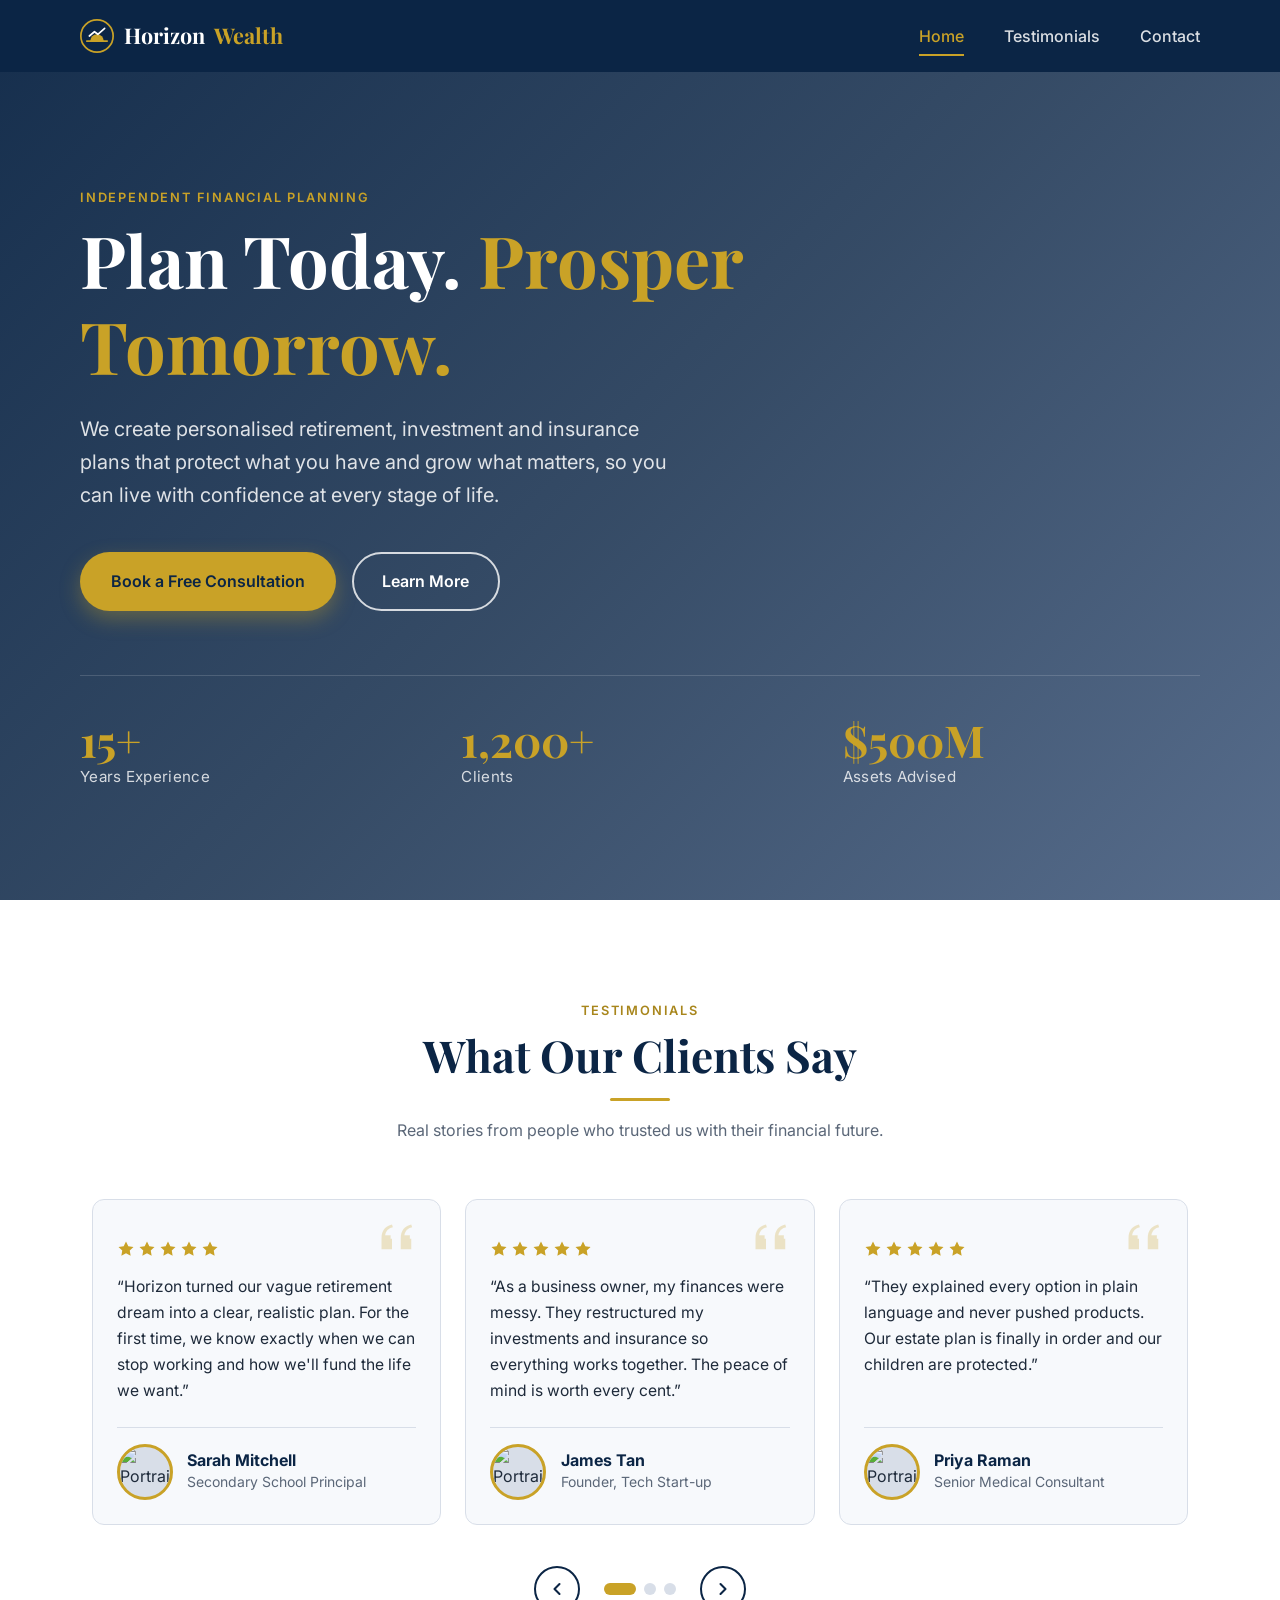
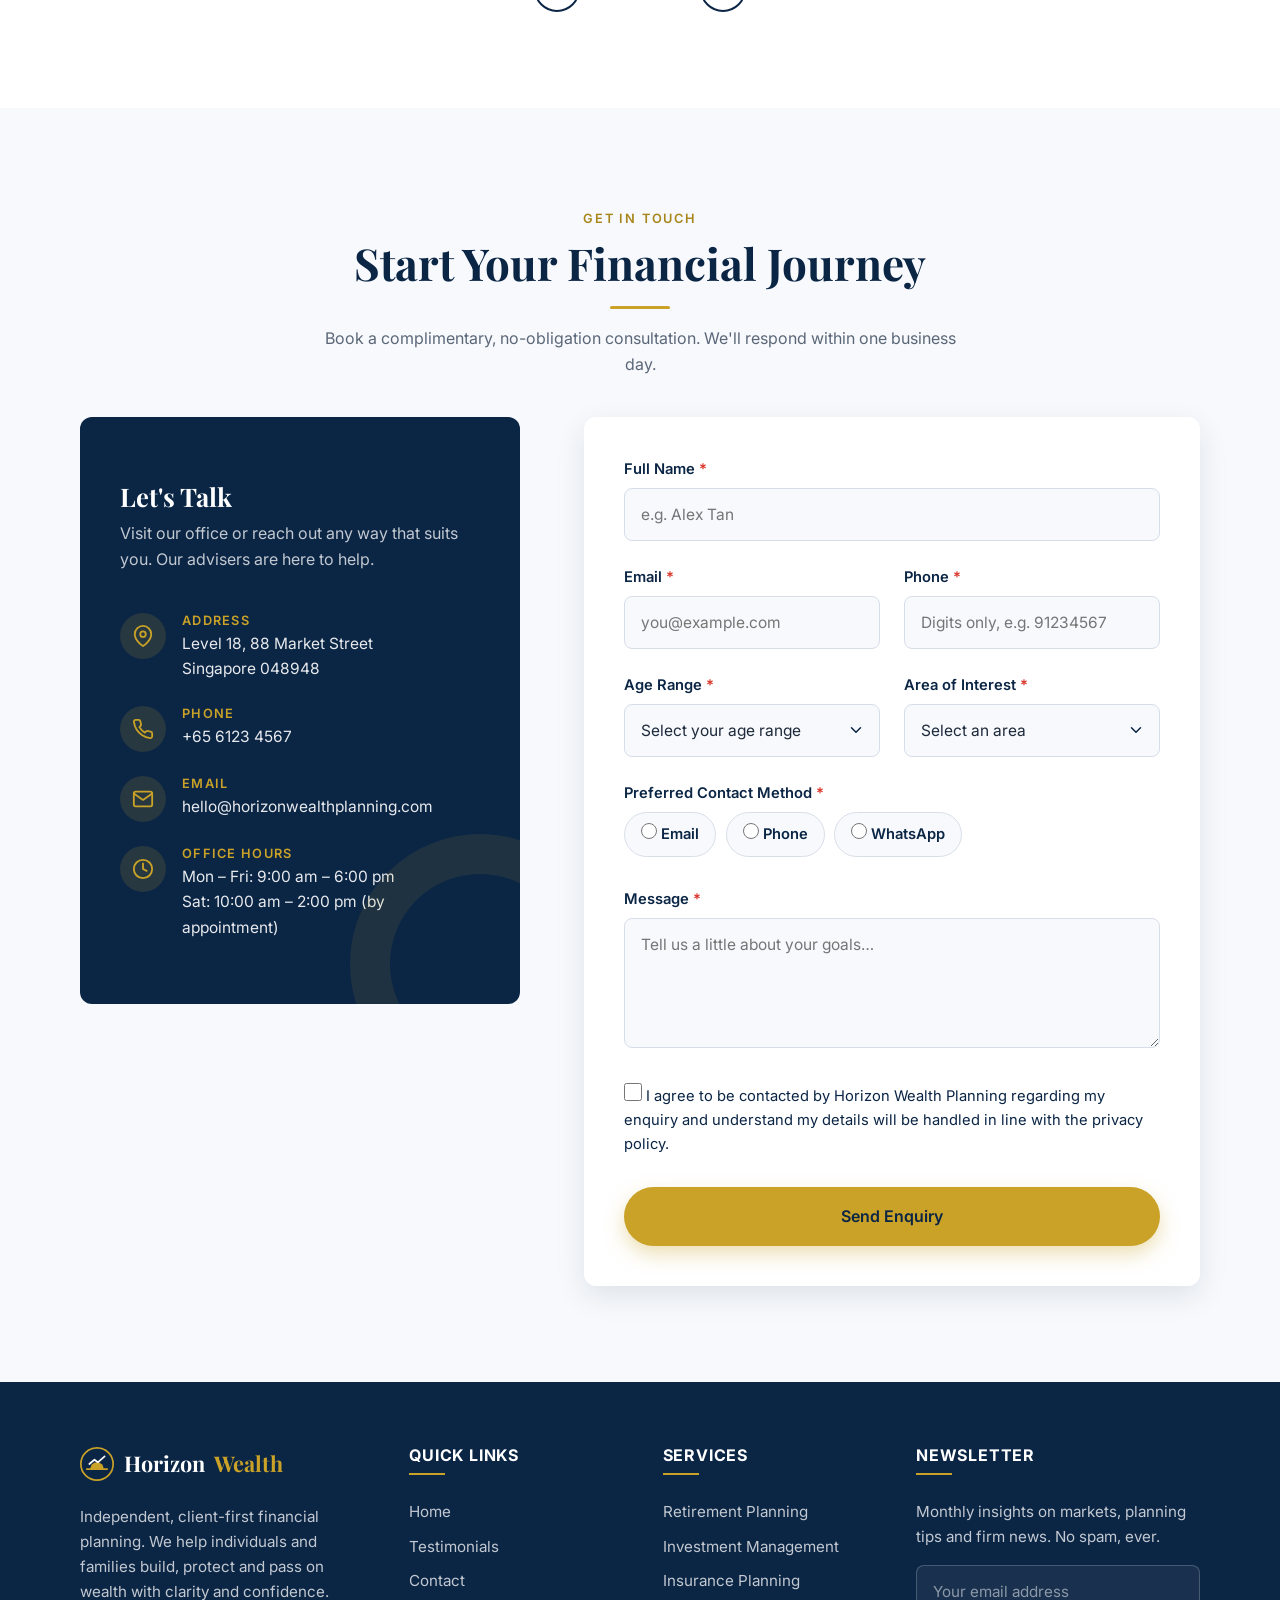
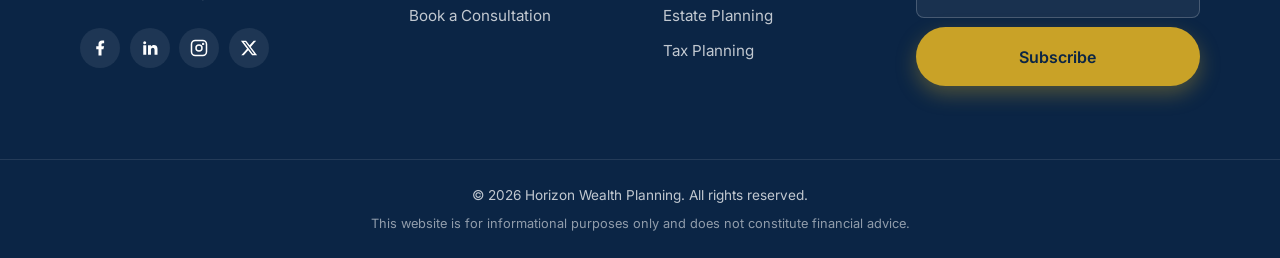
==== index.html @ 200b6961 "Add Horizon Wealth Planning one-page site Single-file responsive site (HTML/CSS/vanilla JS) with her" ====
<!DOCTYPE html>
<html lang="en">
<head>
  <meta charset="UTF-8">
  <meta name="viewport" content="width=device-width, initial-scale=1.0">
  <title>Horizon Wealth Planning | Retirement, Investment &amp; Insurance Planning</title>
  <meta name="description" content="Horizon Wealth Planning offers personalised retirement, investment and insurance planning to help you build lasting financial confidence.">

  <!-- Google Fonts: Playfair Display (headings) + Inter (body) -->
  <link rel="preconnect" href="https://fonts.googleapis.com">
  <link rel="preconnect" href="https://fonts.gstatic.com" crossorigin>
  <link href="https://fonts.googleapis.com/css2?family=Inter:wght@400;500;600;700&family=Playfair+Display:wght@600;700&display=swap" rel="stylesheet">

  <style>
    /* ==========================================================
       1. DESIGN TOKENS (CSS custom properties)
       ========================================================== */
    :root {
      /* Colours */
      --navy: #0B2545;
      --navy-light: #13315C;
      --navy-dark: #071a31;
      --gold: #C9A227;
      --gold-dark: #A8861C;
      --gold-soft: rgba(201, 162, 39, 0.12);
      --bg: #F7F9FC;
      --white: #FFFFFF;
      --text: #1E2A3A;
      --text-muted: #5B6778;
      --border: #D8DEE8;
      --error: #D93025;
      --success: #1E8E3E;

      /* Typography */
      --font-heading: "Playfair Display", Georgia, serif;
      --font-body: "Inter", system-ui, -apple-system, "Segoe UI", sans-serif;

      /* Spacing scale */
      --space-xs: 0.5rem;
      --space-sm: 1rem;
      --space-md: 1.5rem;
      --space-lg: 2.5rem;
      --space-xl: 4rem;
      --space-2xl: 6rem;

      /* Misc */
      --nav-height: 72px;
      --radius: 12px;
      --radius-sm: 8px;
      --shadow-sm: 0 2px 8px rgba(11, 37, 69, 0.06);
      --shadow-md: 0 10px 30px rgba(11, 37, 69, 0.10);
      --shadow-lg: 0 20px 50px rgba(11, 37, 69, 0.16);
      --transition: 0.3s ease;
      --container: 1200px;
    }

    /* ==========================================================
       2. RESET & BASE
       ========================================================== */
    *, *::before, *::after { box-sizing: border-box; margin: 0; padding: 0; }

    html {
      scroll-behavior: smooth;
      scroll-padding-top: var(--nav-height);
    }

    body {
      font-family: var(--font-body);
      font-size: 1rem;
      line-height: 1.65;
      color: var(--text);
      background: var(--bg);
      -webkit-font-smoothing: antialiased;
      overflow-x: hidden;
    }

    h1, h2, h3, h4 {
      font-family: var(--font-heading);
      line-height: 1.2;
      color: var(--navy);
    }

    img { max-width: 100%; display: block; }
    a { color: inherit; text-decoration: none; }
    button, input, select, textarea { font: inherit; color: inherit; }
    ul { list-style: none; }

    :focus-visible {
      outline: 3px solid var(--gold);
      outline-offset: 3px;
    }

    .container {
      width: 100%;
      max-width: var(--container);
      margin-inline: auto;
      padding-inline: var(--space-sm);
    }

    .section { padding-block: var(--space-xl); }

    .section-header {
      text-align: center;
      max-width: 640px;
      margin: 0 auto var(--space-lg);
    }

    .eyebrow {
      display: inline-block;
      font-size: 0.8rem;
      font-weight: 600;
      letter-spacing: 0.14em;
      text-transform: uppercase;
      color: var(--gold-dark);
      margin-bottom: var(--space-xs);
    }

    .section-title {
      font-size: clamp(1.9rem, 5vw, 2.75rem);
      margin-bottom: var(--space-sm);
    }

    .section-title::after {
      content: "";
      display: block;
      width: 60px;
      height: 3px;
      background: var(--gold);
      margin: var(--space-sm) auto 0;
      border-radius: 2px;
    }

    .section-subtitle { color: var(--text-muted); }

    .visually-hidden {
      position: absolute !important;
      width: 1px; height: 1px;
      padding: 0; margin: -1px;
      overflow: hidden;
      clip: rect(0, 0, 0, 0);
      white-space: nowrap;
      border: 0;
    }

    /* ==========================================================
       3. BUTTONS
       ========================================================== */
    .btn {
      display: inline-flex;
      align-items: center;
      justify-content: center;
      gap: 0.5rem;
      padding: 0.9rem 1.8rem;
      border-radius: 50px;
      font-weight: 600;
      font-size: 1rem;
      border: 2px solid transparent;
      cursor: pointer;
      transition: background var(--transition), color var(--transition),
                  transform var(--transition), box-shadow var(--transition),
                  border-color var(--transition);
    }

    .btn:hover { transform: translateY(-2px); }

    .btn-gold {
      background: var(--gold);
      color: var(--navy);
      box-shadow: 0 8px 20px rgba(201, 162, 39, 0.35);
    }
    .btn-gold:hover {
      background: var(--gold-dark);
      color: var(--white);
      box-shadow: 0 12px 26px rgba(201, 162, 39, 0.45);
    }

    .btn-outline {
      background: transparent;
      color: var(--white);
      border-color: rgba(255, 255, 255, 0.8);
    }
    .btn-outline:hover {
      background: var(--white);
      color: var(--navy);
    }

    .btn-navy {
      background: var(--navy);
      color: var(--white);
    }
    .btn-navy:hover {
      background: var(--navy-light);
      box-shadow: var(--shadow-md);
    }

    .btn[disabled] {
      cursor: not-allowed;
      opacity: 0.85;
      transform: none;
    }

    /* ==========================================================
       4. HEADER / STICKY NAVIGATION
       ========================================================== */
    .site-header {
      position: sticky;
      top: 0;
      z-index: 1000;
      height: var(--nav-height);
      background: var(--navy);
      transition: box-shadow var(--transition), background var(--transition);
    }

    .site-header.scrolled {
      background: rgba(11, 37, 69, 0.97);
      box-shadow: 0 4px 20px rgba(0, 0, 0, 0.18);
      backdrop-filter: blur(8px);
    }

    .nav {
      height: 100%;
      display: flex;
      align-items: center;
      justify-content: space-between;
    }

    .logo {
      display: inline-flex;
      align-items: center;
      gap: 0.6rem;
      font-family: var(--font-heading);
      font-size: 1.35rem;
      font-weight: 700;
      color: var(--white);
    }

    .logo-mark {
      width: 34px;
      height: 34px;
      flex-shrink: 0;
    }

    .logo span { color: var(--gold); }

    /* Hamburger toggle (mobile) */
    .nav-toggle {
      display: flex;
      flex-direction: column;
      justify-content: center;
      gap: 5px;
      width: 44px;
      height: 44px;
      padding: 10px;
      background: none;
      border: none;
      cursor: pointer;
    }

    .nav-toggle-bar {
      display: block;
      height: 2px;
      width: 100%;
      background: var(--white);
      border-radius: 2px;
      transition: transform var(--transition), opacity var(--transition);
    }

    .nav-toggle[aria-expanded="true"] .nav-toggle-bar:nth-child(1) { transform: translateY(7px) rotate(45deg); }
    .nav-toggle[aria-expanded="true"] .nav-toggle-bar:nth-child(2) { opacity: 0; }
    .nav-toggle[aria-expanded="true"] .nav-toggle-bar:nth-child(3) { transform: translateY(-7px) rotate(-45deg); }

    /* Mobile menu panel */
    .nav-menu {
      position: absolute;
      top: var(--nav-height);
      left: 0;
      right: 0;
      background: var(--navy);
      border-top: 1px solid rgba(255, 255, 255, 0.08);
      box-shadow: 0 12px 24px rgba(0, 0, 0, 0.2);
      max-height: 0;
      overflow: hidden;
      visibility: hidden;
      transition: max-height 0.35s ease, visibility 0.35s;
    }

    .nav-menu.open {
      max-height: 320px;
      visibility: visible;
    }

    .nav-menu ul {
      display: flex;
      flex-direction: column;
      padding: var(--space-xs) var(--space-sm) var(--space-sm);
    }

    .nav-link {
      display: block;
      padding: 0.85rem 0.25rem;
      color: rgba(255, 255, 255, 0.85);
      font-weight: 500;
      border-bottom: 1px solid rgba(255, 255, 255, 0.06);
      position: relative;
      transition: color var(--transition);
    }

    .nav-link:hover,
    .nav-link.active { color: var(--gold); }

    /* ==========================================================
       5. HERO SECTION
       ========================================================== */
    .hero {
      position: relative;
      min-height: calc(100vh - var(--nav-height));
      min-height: calc(100svh - var(--nav-height));
      display: flex;
      align-items: center;
      padding-block: var(--space-xl);
      color: var(--white);
      background:
        linear-gradient(135deg, rgba(11, 37, 69, 0.95) 0%, rgba(11, 37, 69, 0.82) 50%, rgba(19, 49, 92, 0.70) 100%),
        url("https://images.unsplash.com/photo-1554224155-6726b3ff858f?auto=format&fit=crop&w=1920&q=80") center / cover no-repeat;
    }

    .hero-content {
      max-width: 780px;
    }

    .hero .eyebrow { color: var(--gold); }

    .hero-title {
      color: var(--white);
      font-size: clamp(2.5rem, 8vw, 4.5rem);
      margin-bottom: var(--space-md);
    }

    .hero-title em {
      font-style: normal;
      color: var(--gold);
    }

    .hero-subtitle {
      font-size: clamp(1.05rem, 2.5vw, 1.25rem);
      color: rgba(255, 255, 255, 0.85);
      max-width: 600px;
      margin-bottom: var(--space-lg);
    }

    .hero-actions {
      display: flex;
      flex-direction: column;
      gap: var(--space-sm);
      margin-bottom: var(--space-xl);
    }

    .stats {
      display: grid;
      grid-template-columns: 1fr;
      gap: var(--space-sm);
      padding-top: var(--space-lg);
      border-top: 1px solid rgba(255, 255, 255, 0.15);
    }

    .stat-number {
      font-family: var(--font-heading);
      font-size: clamp(2rem, 6vw, 2.75rem);
      font-weight: 700;
      color: var(--gold);
      line-height: 1.1;
    }

    .stat-label {
      font-size: 0.95rem;
      color: rgba(255, 255, 255, 0.8);
      letter-spacing: 0.02em;
    }

    /* ==========================================================
       6. TESTIMONIAL CAROUSEL
       ========================================================== */
    .testimonials { background: var(--white); }

    .carousel {
      position: relative;
      --visible: 1; /* updated by media queries; read by JS */
    }

    .carousel-viewport {
      overflow: hidden;
      padding-block: var(--space-sm) var(--space-md);
      touch-action: pan-y;
    }

    .carousel-track {
      display: flex;
      transition: transform 0.6s cubic-bezier(0.22, 0.61, 0.36, 1);
      will-change: transform;
    }

    .carousel-slide {
      flex: 0 0 calc(100% / var(--visible));
      padding-inline: 0.75rem;
    }

    .testimonial-card {
      height: 100%;
      display: flex;
      flex-direction: column;
      background: var(--bg);
      border: 1px solid var(--border);
      border-radius: var(--radius);
      padding: var(--space-lg) var(--space-md) var(--space-md);
      position: relative;
      transition: transform var(--transition), box-shadow var(--transition), border-color var(--transition);
    }

    .testimonial-card:hover {
      transform: translateY(-6px);
      box-shadow: var(--shadow-md);
      border-color: var(--gold);
    }

    .quote-icon {
      position: absolute;
      top: 1rem;
      right: 1.25rem;
      width: 42px;
      height: 42px;
      color: var(--gold);
      opacity: 0.25;
    }

    .stars {
      display: flex;
      gap: 3px;
      margin-bottom: var(--space-sm);
      color: var(--gold);
    }

    .stars svg { width: 18px; height: 18px; }

    .testimonial-quote {
      flex: 1;
      font-size: 0.98rem;
      color: var(--text);
      margin-bottom: var(--space-md);
    }

    .testimonial-author {
      display: flex;
      align-items: center;
      gap: 0.9rem;
      padding-top: var(--space-sm);
      border-top: 1px solid var(--border);
    }

    .testimonial-avatar {
      width: 56px;
      height: 56px;
      border-radius: 50%;
      object-fit: cover;
      border: 3px solid var(--gold);
      flex-shrink: 0;
      background: var(--border);
    }

    .testimonial-name {
      font-family: var(--font-body);
      font-size: 1rem;
      font-weight: 700;
      color: var(--navy);
    }

    .testimonial-role {
      font-size: 0.875rem;
      color: var(--text-muted);
    }

    .carousel-controls {
      display: flex;
      align-items: center;
      justify-content: center;
      gap: var(--space-md);
      margin-top: var(--space-sm);
    }

    .carousel-btn {
      width: 46px;
      height: 46px;
      display: grid;
      place-items: center;
      border-radius: 50%;
      border: 2px solid var(--navy);
      background: var(--white);
      color: var(--navy);
      cursor: pointer;
      transition: background var(--transition), color var(--transition), transform var(--transition);
    }

    .carousel-btn:hover {
      background: var(--navy);
      color: var(--gold);
      transform: scale(1.06);
    }

    .carousel-btn svg { width: 20px; height: 20px; }

    .carousel-dots {
      display: flex;
      gap: 0.5rem;
    }

    .carousel-dot {
      width: 12px;
      height: 12px;
      border-radius: 50px;
      border: none;
      background: var(--border);
      cursor: pointer;
      transition: background var(--transition), width var(--transition);
    }

    .carousel-dot:hover { background: var(--gold-dark); }

    .carousel-dot[aria-current="true"] {
      width: 32px;
      background: var(--gold);
    }

    /* ==========================================================
       7. ENQUIRY / CONTACT SECTION
       ========================================================== */
    .contact-grid {
      display: grid;
      grid-template-columns: 1fr;
      gap: var(--space-lg);
    }

    /* Contact info panel */
    .contact-info {
      background: var(--navy);
      color: var(--white);
      border-radius: var(--radius);
      padding: var(--space-lg) var(--space-md);
      position: relative;
      overflow: hidden;
    }

    .contact-info::after {
      content: "";
      position: absolute;
      width: 260px;
      height: 260px;
      border-radius: 50%;
      border: 40px solid rgba(201, 162, 39, 0.1);
      right: -90px;
      bottom: -90px;
      pointer-events: none;
    }

    .contact-info h3 {
      color: var(--white);
      font-size: 1.6rem;
      margin-bottom: var(--space-xs);
    }

    .contact-info > p {
      color: rgba(255, 255, 255, 0.75);
      margin-bottom: var(--space-lg);
    }

    .info-list {
      display: flex;
      flex-direction: column;
      gap: var(--space-md);
    }

    .info-item {
      display: flex;
      gap: var(--space-sm);
      align-items: flex-start;
    }

    .info-icon {
      width: 46px;
      height: 46px;
      flex-shrink: 0;
      display: grid;
      place-items: center;
      border-radius: 50%;
      background: rgba(201, 162, 39, 0.15);
      color: var(--gold);
      transition: background var(--transition), color var(--transition);
    }

    .info-item:hover .info-icon {
      background: var(--gold);
      color: var(--navy);
    }

    .info-icon svg { width: 22px; height: 22px; }

    .info-item h4 {
      font-family: var(--font-body);
      font-size: 0.8rem;
      font-weight: 600;
      text-transform: uppercase;
      letter-spacing: 0.1em;
      color: var(--gold);
      margin-bottom: 0.15rem;
    }

    .info-item p,
    .info-item a {
      color: rgba(255, 255, 255, 0.9);
      font-size: 0.97rem;
    }

    .info-item a:hover { color: var(--gold); }

    /* Form card */
    .form-card {
      background: var(--white);
      border-radius: var(--radius);
      padding: var(--space-lg) var(--space-md);
      box-shadow: var(--shadow-md);
    }

    .form-grid {
      display: grid;
      grid-template-columns: 1fr;
      gap: 0 var(--space-md);
    }

    .form-group {
      margin-bottom: var(--space-md);
      border: none;
    }

    .form-group label,
    .form-group legend {
      display: block;
      font-weight: 600;
      font-size: 0.92rem;
      color: var(--navy);
      margin-bottom: 0.4rem;
    }

    .required { color: var(--error); }

    .form-control {
      width: 100%;
      padding: 0.8rem 1rem;
      border: 1.5px solid var(--border);
      border-radius: var(--radius-sm);
      background: var(--bg);
      font-size: 0.97rem;
      transition: border-color var(--transition), box-shadow var(--transition), background var(--transition);
    }

    .form-control:hover { border-color: #b7c2d3; }

    .form-control:focus {
      outline: none;
      border-color: var(--navy);
      background: var(--white);
      box-shadow: 0 0 0 4px rgba(11, 37, 69, 0.08);
    }

    select.form-control {
      appearance: none;
      cursor: pointer;
      padding-right: 2.5rem;
      background-image: url("data:image/svg+xml,%3Csvg xmlns='http://www.w3.org/2000/svg' viewBox='0 0 24 24' fill='none' stroke='%230B2545' stroke-width='2' stroke-linecap='round' stroke-linejoin='round'%3E%3Cpolyline points='6 9 12 15 18 9'/%3E%3C/svg%3E");
      background-repeat: no-repeat;
      background-position: right 0.9rem center;
      background-size: 18px;
    }

    textarea.form-control {
      min-height: 130px;
      resize: vertical;
    }

    /* Invalid state */
    .form-control.invalid,
    .radio-group.invalid .radio-option,
    .checkbox-wrap.invalid .checkbox-box {
      border-color: var(--error);
    }

    .form-control.invalid:focus {
      box-shadow: 0 0 0 4px rgba(217, 48, 37, 0.12);
    }

    .error-msg {
      display: block;
      min-height: 0;
      font-size: 0.83rem;
      color: var(--error);
      margin-top: 0.35rem;
    }

    .error-msg:empty { display: none; }

    /* Radio buttons */
    .radio-group {
      display: flex;
      flex-wrap: wrap;
      gap: 0.6rem;
    }

    .radio-option {
      position: relative;
      display: inline-flex;
      align-items: center;
      gap: 0.5rem;
      padding: 0.6rem 1rem;
      border: 1.5px solid var(--border);
      border-radius: 50px;
      background: var(--bg);
      cursor: pointer;
      font-size: 0.93rem;
      font-weight: 500;
      transition: border-color var(--transition), background var(--transition);
    }

    .radio-option:hover { border-color: var(--navy); }

    .radio-option input {
      accent-color: var(--navy);
      width: 16px;
      height: 16px;
      cursor: pointer;
    }

    .radio-option:has(input:checked) {
      border-color: var(--navy);
      background: var(--gold-soft);
    }

    /* Consent checkbox */
    .checkbox-wrap {
      display: flex;
      align-items: flex-start;
      gap: 0.7rem;
      cursor: pointer;
      font-size: 0.9rem;
      color: var(--text-muted);
      font-weight: 400 !important;
    }

    .checkbox-wrap input {
      margin-top: 0.2rem;
      width: 18px;
      height: 18px;
      flex-shrink: 0;
      accent-color: var(--navy);
      cursor: pointer;
    }

    .checkbox-wrap.invalid { color: var(--error); }

    .submit-btn {
      width: 100%;
      min-height: 54px;
    }

    /* Loading spinner */
    .spinner {
      width: 20px;
      height: 20px;
      border: 3px solid rgba(11, 37, 69, 0.25);
      border-top-color: var(--navy);
      border-radius: 50%;
      animation: spin 0.8s linear infinite;
    }

    @keyframes spin { to { transform: rotate(360deg); } }

    /* Success message */
    .form-success {
      text-align: center;
      padding: var(--space-lg) var(--space-sm);
      animation: popIn 0.5s ease both;
    }

    .success-icon {
      width: 80px;
      height: 80px;
      margin: 0 auto var(--space-md);
      display: grid;
      place-items: center;
      border-radius: 50%;
      background: rgba(30, 142, 62, 0.1);
      color: var(--success);
    }

    .success-icon svg { width: 40px; height: 40px; }

    .form-success h3 {
      font-size: 1.75rem;
      margin-bottom: var(--space-sm);
    }

    .form-success p { color: var(--text-muted); }

    @keyframes popIn {
      from { opacity: 0; transform: scale(0.95); }
      to   { opacity: 1; transform: scale(1); }
    }

    /* ==========================================================
       8. FOOTER
       ========================================================== */
    .site-footer {
      background: var(--navy);
      color: rgba(255, 255, 255, 0.75);
      padding-top: var(--space-xl);
      font-size: 0.95rem;
    }

    .footer-grid {
      display: grid;
      grid-template-columns: 1fr;
      gap: var(--space-lg);
      padding-bottom: var(--space-lg);
    }

    .footer-col h3 {
      color: var(--white);
      font-family: var(--font-body);
      font-size: 1rem;
      font-weight: 700;
      letter-spacing: 0.05em;
      text-transform: uppercase;
      margin-bottom: var(--space-md);
      position: relative;
      padding-bottom: 0.6rem;
    }

    .footer-col h3::after {
      content: "";
      position: absolute;
      left: 0;
      bottom: 0;
      width: 36px;
      height: 2px;
      background: var(--gold);
    }

    .footer-about p { margin-block: var(--space-sm) var(--space-md); }

    .footer-links li + li { margin-top: 0.6rem; }

    .footer-links a {
      transition: color var(--transition), padding-left var(--transition);
    }

    .footer-links a:hover {
      color: var(--gold);
      padding-left: 6px;
    }

    .socials {
      display: flex;
      gap: 0.6rem;
    }

    .social-link {
      width: 40px;
      height: 40px;
      display: grid;
      place-items: center;
      border-radius: 50%;
      background: rgba(255, 255, 255, 0.08);
      color: var(--white);
      transition: background var(--transition), color var(--transition), transform var(--transition);
    }

    .social-link:hover {
      background: var(--gold);
      color: var(--navy);
      transform: translateY(-3px);
    }

    .social-link svg { width: 18px; height: 18px; }

    .newsletter p { margin-bottom: var(--space-sm); }

    .newsletter-form {
      display: flex;
      flex-direction: column;
      gap: 0.6rem;
    }

    .newsletter-input {
      width: 100%;
      padding: 0.8rem 1rem;
      border-radius: var(--radius-sm);
      border: 1.5px solid rgba(255, 255, 255, 0.2);
      background: rgba(255, 255, 255, 0.06);
      color: var(--white);
      transition: border-color var(--transition), background var(--transition);
    }

    .newsletter-input::placeholder { color: rgba(255, 255, 255, 0.5); }

    .newsletter-input:focus {
      outline: none;
      border-color: var(--gold);
      background: rgba(255, 255, 255, 0.1);
    }

    .newsletter-input.invalid { border-color: #ff6b61; }

    .newsletter-msg {
      font-size: 0.85rem;
      min-height: 1.2em;
    }

    .newsletter-msg.error { color: #ff8a80; }
    .newsletter-msg.success { color: var(--gold); }

    .footer-bottom {
      border-top: 1px solid rgba(255, 255, 255, 0.1);
      padding-block: var(--space-md);
      text-align: center;
      font-size: 0.85rem;
    }

    .footer-bottom p + p {
      margin-top: 0.4rem;
      color: rgba(255, 255, 255, 0.55);
      font-size: 0.8rem;
    }

    /* ==========================================================
       9. BACK TO TOP BUTTON
       ========================================================== */
    .back-to-top {
      position: fixed;
      right: 1.25rem;
      bottom: 1.25rem;
      z-index: 900;
      width: 50px;
      height: 50px;
      display: grid;
      place-items: center;
      border-radius: 50%;
      border: none;
      background: var(--gold);
      color: var(--navy);
      box-shadow: var(--shadow-lg);
      cursor: pointer;
      opacity: 0;
      visibility: hidden;
      transform: translateY(20px);
      transition: opacity var(--transition), visibility var(--transition),
                  transform var(--transition), background var(--transition);
    }

    .back-to-top.visible {
      opacity: 1;
      visibility: visible;
      transform: translateY(0);
    }

    .back-to-top:hover {
      background: var(--gold-dark);
      color: var(--white);
      transform: translateY(-4px);
    }

    .back-to-top svg { width: 22px; height: 22px; }

    /* ==========================================================
       10. SCROLL REVEAL ANIMATIONS
       (only hidden when JS is running, so content is never lost)
       ========================================================== */
    .js .reveal {
      opacity: 0;
      transform: translateY(30px);
      transition: opacity 0.8s ease, transform 0.8s ease;
    }

    .js .reveal.is-visible {
      opacity: 1;
      transform: none;
    }

    .js .reveal.delay-1 { transition-delay: 0.15s; }
    .js .reveal.delay-2 { transition-delay: 0.3s; }
    .js .reveal.delay-3 { transition-delay: 0.45s; }

    /* ==========================================================
       11. RESPONSIVE — TABLET (≥ 768px)
       ========================================================== */
    @media (min-width: 768px) {
      .container { padding-inline: var(--space-lg); }
      .section { padding-block: var(--space-2xl); }

      .hero-actions { flex-direction: row; }

      .stats { grid-template-columns: repeat(3, 1fr); gap: var(--space-md); }

      .carousel { --visible: 2; }

      .form-card { padding: var(--space-lg); }
      .form-grid { grid-template-columns: 1fr 1fr; }
      .form-group.full { grid-column: 1 / -1; }

      .footer-grid { grid-template-columns: repeat(2, 1fr); }

      .newsletter-form { flex-direction: row; }
      .newsletter-form .btn { flex-shrink: 0; padding-inline: 1.3rem; }
    }

    /* ==========================================================
       12. RESPONSIVE — DESKTOP (≥ 1024px)
       ========================================================== */
    @media (min-width: 1024px) {
      /* Desktop nav: inline links, no hamburger */
      .nav-toggle { display: none; }

      .nav-menu {
        position: static;
        max-height: none;
        visibility: visible;
        overflow: visible;
        background: transparent;
        border: none;
        box-shadow: none;
      }

      .nav-menu ul {
        flex-direction: row;
        gap: var(--space-lg);
        padding: 0;
      }

      .nav-link {
        padding: 0.4rem 0;
        border: none;
      }

      .nav-link::after {
        content: "";
        position: absolute;
        left: 0;
        bottom: 0;
        width: 100%;
        height: 2px;
        background: var(--gold);
        transform: scaleX(0);
        transform-origin: right;
        transition: transform var(--transition);
      }

      .nav-link:hover::after,
      .nav-link.active::after {
        transform: scaleX(1);
        transform-origin: left;
      }

      .carousel { --visible: 3; }

      .contact-grid {
        grid-template-columns: 5fr 7fr;
        gap: var(--space-xl);
        align-items: start;
      }

      .contact-info {
        padding: var(--space-xl) var(--space-lg);
        position: sticky;
        top: calc(var(--nav-height) + var(--space-md));
      }

      .footer-grid {
        grid-template-columns: 1.4fr 1fr 1fr 1.5fr;
        gap: var(--space-xl);
      }

      .newsletter-form { flex-direction: column; }
    }

    /* ==========================================================
       13. REDUCED MOTION
       ========================================================== */
    @media (prefers-reduced-motion: reduce) {
      html { scroll-behavior: auto; }
      *, *::before, *::after {
        animation-duration: 0.01ms !important;
        transition-duration: 0.01ms !important;
      }
      .js .reveal { opacity: 1; transform: none; }
    }
  </style>
</head>

<body>
  <!-- ============================================================
       HEADER / STICKY NAVIGATION
       ============================================================ -->
  <header class="site-header" id="siteHeader">
    <nav class="nav container" aria-label="Main navigation">
      <a href="#home" class="logo" aria-label="Horizon Wealth Planning — home">
        <svg class="logo-mark" viewBox="0 0 40 40" aria-hidden="true">
          <circle cx="20" cy="20" r="19" fill="none" stroke="#C9A227" stroke-width="2"/>
          <path d="M8 26h24" stroke="#C9A227" stroke-width="2" stroke-linecap="round"/>
          <path d="M12 26a8 8 0 0 1 16 0" fill="#C9A227"/>
          <path d="M11 20l6-5 4 3 8-7" fill="none" stroke="#fff" stroke-width="2" stroke-linecap="round" stroke-linejoin="round"/>
        </svg>
        Horizon<span>Wealth</span>
      </a>

      <button class="nav-toggle" id="navToggle" type="button"
              aria-label="Open menu" aria-expanded="false" aria-controls="navMenu">
        <span class="nav-toggle-bar"></span>
        <span class="nav-toggle-bar"></span>
        <span class="nav-toggle-bar"></span>
      </button>

      <div class="nav-menu" id="navMenu">
        <ul>
          <li><a href="#home" class="nav-link active">Home</a></li>
          <li><a href="#testimonials" class="nav-link">Testimonials</a></li>
          <li><a href="#contact" class="nav-link">Contact</a></li>
        </ul>
      </div>
    </nav>
  </header>

  <main>
    <!-- ============================================================
         1. HERO SECTION
         ============================================================ -->
    <section class="hero" id="home" aria-labelledby="heroTitle">
      <div class="container">
        <div class="hero-content">
          <span class="eyebrow reveal">Independent Financial Planning</span>
          <h1 class="hero-title reveal delay-1" id="heroTitle">Plan Today. <em>Prosper Tomorrow.</em></h1>
          <p class="hero-subtitle reveal delay-2">
            We create personalised retirement, investment and insurance plans that protect what you have
            and grow what matters, so you can live with confidence at every stage of life.
          </p>
          <div class="hero-actions reveal delay-3">
            <a href="#contact" class="btn btn-gold">Book a Free Consultation</a>
            <a href="#testimonials" class="btn btn-outline">Learn More</a>
          </div>
        </div>

        <!-- Trust stats (numbers count up when visible) -->
        <ul class="stats reveal" aria-label="Firm highlights">
          <li class="stat">
            <div class="stat-number" data-target="15" data-suffix="+" aria-hidden="true">0+</div>
            <div class="stat-label"><span class="visually-hidden">15+ </span>Years Experience</div>
          </li>
          <li class="stat">
            <div class="stat-number" data-target="1200" data-suffix="+" aria-hidden="true">0+</div>
            <div class="stat-label"><span class="visually-hidden">1,200+ </span>Clients</div>
          </li>
          <li class="stat">
            <div class="stat-number" data-target="500" data-prefix="$" data-suffix="M" aria-hidden="true">$0M</div>
            <div class="stat-label"><span class="visually-hidden">$500M </span>Assets Advised</div>
          </li>
        </ul>
      </div>
    </section>

    <!-- ============================================================
         2. TESTIMONIALS CAROUSEL
         ============================================================ -->
    <section class="section testimonials" id="testimonials" aria-labelledby="testimonialsTitle">
      <div class="container">
        <header class="section-header reveal">
          <span class="eyebrow">Testimonials</span>
          <h2 class="section-title" id="testimonialsTitle">What Our Clients Say</h2>
          <p class="section-subtitle">Real stories from people who trusted us with their financial future.</p>
        </header>

        <div class="carousel reveal" id="carousel"
             role="region" aria-roledescription="carousel" aria-label="Client testimonials">
          <div class="carousel-viewport">
            <div class="carousel-track" id="carouselTrack" aria-live="off">

              <!-- Slide 1 -->
              <div class="carousel-slide" role="group" aria-roledescription="slide">
                <article class="testimonial-card">
                  <svg class="quote-icon" viewBox="0 0 24 24" fill="currentColor" aria-hidden="true"><path d="M7.2 11H4.1c.3-2.4 1.8-4 4.4-4.6L8 4.8C4.2 5.6 2 8.4 2 12.6V19h6v-6H7.2V11zm11 0h-3.1c.3-2.4 1.8-4 4.4-4.6l-.5-1.6c-3.8.8-6 3.6-6 7.8V19h6v-6h-.8V11z"/></svg>
                  <div class="stars" role="img" aria-label="Rated 5 out of 5 stars"></div>
                  <blockquote class="testimonial-quote">
                    “Horizon turned our vague retirement dream into a clear, realistic plan. For the first time,
                    we know exactly when we can stop working and how we'll fund the life we want.”
                  </blockquote>
                  <div class="testimonial-author">
                    <img class="testimonial-avatar" src="https://randomuser.me/api/portraits/women/44.jpg"
                         alt="Portrait of Sarah Mitchell" width="56" height="56" loading="lazy">
                    <div>
                      <h3 class="testimonial-name">Sarah Mitchell</h3>
                      <p class="testimonial-role">Secondary School Principal</p>
                    </div>
                  </div>
                </article>
              </div>

              <!-- Slide 2 -->
              <div class="carousel-slide" role="group" aria-roledescription="slide">
                <article class="testimonial-card">
                  <svg class="quote-icon" viewBox="0 0 24 24" fill="currentColor" aria-hidden="true"><path d="M7.2 11H4.1c.3-2.4 1.8-4 4.4-4.6L8 4.8C4.2 5.6 2 8.4 2 12.6V19h6v-6H7.2V11zm11 0h-3.1c.3-2.4 1.8-4 4.4-4.6l-.5-1.6c-3.8.8-6 3.6-6 7.8V19h6v-6h-.8V11z"/></svg>
                  <div class="stars" role="img" aria-label="Rated 5 out of 5 stars"></div>
                  <blockquote class="testimonial-quote">
                    “As a business owner, my finances were messy. They restructured my investments and
                    insurance so everything works together. The peace of mind is worth every cent.”
                  </blockquote>
                  <div class="testimonial-author">
                    <img class="testimonial-avatar" src="https://randomuser.me/api/portraits/men/32.jpg"
                         alt="Portrait of James Tan" width="56" height="56" loading="lazy">
                    <div>
                      <h3 class="testimonial-name">James Tan</h3>
                      <p class="testimonial-role">Founder, Tech Start-up</p>
                    </div>
                  </div>
                </article>
              </div>

              <!-- Slide 3 -->
              <div class="carousel-slide" role="group" aria-roledescription="slide">
                <article class="testimonial-card">
                  <svg class="quote-icon" viewBox="0 0 24 24" fill="currentColor" aria-hidden="true"><path d="M7.2 11H4.1c.3-2.4 1.8-4 4.4-4.6L8 4.8C4.2 5.6 2 8.4 2 12.6V19h6v-6H7.2V11zm11 0h-3.1c.3-2.4 1.8-4 4.4-4.6l-.5-1.6c-3.8.8-6 3.6-6 7.8V19h6v-6h-.8V11z"/></svg>
                  <div class="stars" role="img" aria-label="Rated 5 out of 5 stars"></div>
                  <blockquote class="testimonial-quote">
                    “They explained every option in plain language and never pushed products. Our estate plan
                    is finally in order and our children are protected.”
                  </blockquote>
                  <div class="testimonial-author">
                    <img class="testimonial-avatar" src="https://randomuser.me/api/portraits/women/68.jpg"
                         alt="Portrait of Priya Raman" width="56" height="56" loading="lazy">
                    <div>
                      <h3 class="testimonial-name">Priya Raman</h3>
                      <p class="testimonial-role">Senior Medical Consultant</p>
                    </div>
                  </div>
                </article>
              </div>

              <!-- Slide 4 -->
              <div class="carousel-slide" role="group" aria-roledescription="slide">
                <article class="testimonial-card">
                  <svg class="quote-icon" viewBox="0 0 24 24" fill="currentColor" aria-hidden="true"><path d="M7.2 11H4.1c.3-2.4 1.8-4 4.4-4.6L8 4.8C4.2 5.6 2 8.4 2 12.6V19h6v-6H7.2V11zm11 0h-3.1c.3-2.4 1.8-4 4.4-4.6l-.5-1.6c-3.8.8-6 3.6-6 7.8V19h6v-6h-.8V11z"/></svg>
                  <div class="stars" role="img" aria-label="Rated 5 out of 5 stars"></div>
                  <blockquote class="testimonial-quote">
                    “I started investing in my twenties with their guidance. The regular reviews keep me on
                    track, and my portfolio has grown steadily through every market cycle.”
                  </blockquote>
                  <div class="testimonial-author">
                    <img class="testimonial-avatar" src="https://randomuser.me/api/portraits/men/75.jpg"
                         alt="Portrait of Daniel Lee" width="56" height="56" loading="lazy">
                    <div>
                      <h3 class="testimonial-name">Daniel Lee</h3>
                      <p class="testimonial-role">Software Engineer</p>
                    </div>
                  </div>
                </article>
              </div>

              <!-- Slide 5 -->
              <div class="carousel-slide" role="group" aria-roledescription="slide">
                <article class="testimonial-card">
                  <svg class="quote-icon" viewBox="0 0 24 24" fill="currentColor" aria-hidden="true"><path d="M7.2 11H4.1c.3-2.4 1.8-4 4.4-4.6L8 4.8C4.2 5.6 2 8.4 2 12.6V19h6v-6H7.2V11zm11 0h-3.1c.3-2.4 1.8-4 4.4-4.6l-.5-1.6c-3.8.8-6 3.6-6 7.8V19h6v-6h-.8V11z"/></svg>
                  <div class="stars" role="img" aria-label="Rated 5 out of 5 stars"></div>
                  <blockquote class="testimonial-quote">
                    “After my husband passed, I felt lost with our finances. The Horizon team was patient,
                    compassionate and helped me build a secure income for the years ahead.”
                  </blockquote>
                  <div class="testimonial-author">
                    <img class="testimonial-avatar" src="https://randomuser.me/api/portraits/women/79.jpg"
                         alt="Portrait of Margaret O'Connor" width="56" height="56" loading="lazy">
                    <div>
                      <h3 class="testimonial-name">Margaret O'Connor</h3>
                      <p class="testimonial-role">Retired Nurse</p>
                    </div>
                  </div>
                </article>
              </div>

            </div>
          </div>

          <!-- Carousel controls -->
          <div class="carousel-controls">
            <button class="carousel-btn" id="carouselPrev" type="button" aria-label="Previous testimonial" aria-controls="carouselTrack">
              <svg viewBox="0 0 24 24" fill="none" stroke="currentColor" stroke-width="2.5" stroke-linecap="round" stroke-linejoin="round" aria-hidden="true"><polyline points="15 18 9 12 15 6"/></svg>
            </button>
            <div class="carousel-dots" id="carouselDots" role="group" aria-label="Choose testimonial"></div>
            <button class="carousel-btn" id="carouselNext" type="button" aria-label="Next testimonial" aria-controls="carouselTrack">
              <svg viewBox="0 0 24 24" fill="none" stroke="currentColor" stroke-width="2.5" stroke-linecap="round" stroke-linejoin="round" aria-hidden="true"><polyline points="9 18 15 12 9 6"/></svg>
            </button>
          </div>
        </div>
      </div>
    </section>

    <!-- ============================================================
         3. ENQUIRY / CONTACT SECTION
         ============================================================ -->
    <section class="section contact" id="contact" aria-labelledby="contactTitle">
      <div class="container">
        <header class="section-header reveal">
          <span class="eyebrow">Get In Touch</span>
          <h2 class="section-title" id="contactTitle">Start Your Financial Journey</h2>
          <p class="section-subtitle">Book a complimentary, no-obligation consultation. We'll respond within one business day.</p>
        </header>

        <div class="contact-grid">
          <!-- Contact information -->
          <aside class="contact-info reveal" aria-labelledby="contactInfoTitle">
            <h3 id="contactInfoTitle">Let's Talk</h3>
            <p>Visit our office or reach out any way that suits you. Our advisers are here to help.</p>

            <ul class="info-list">
              <li class="info-item">
                <span class="info-icon" aria-hidden="true">
                  <svg viewBox="0 0 24 24" fill="none" stroke="currentColor" stroke-width="2" stroke-linecap="round" stroke-linejoin="round"><path d="M21 10c0 7-9 13-9 13s-9-6-9-13a9 9 0 0 1 18 0z"/><circle cx="12" cy="10" r="3"/></svg>
                </span>
                <div>
                  <h4>Address</h4>
                  <p>Level 18, 88 Market Street<br>Singapore 048948</p>
                </div>
              </li>
              <li class="info-item">
                <span class="info-icon" aria-hidden="true">
                  <svg viewBox="0 0 24 24" fill="none" stroke="currentColor" stroke-width="2" stroke-linecap="round" stroke-linejoin="round"><path d="M22 16.92v3a2 2 0 0 1-2.18 2 19.79 19.79 0 0 1-8.63-3.07 19.5 19.5 0 0 1-6-6 19.79 19.79 0 0 1-3.07-8.67A2 2 0 0 1 4.11 2h3a2 2 0 0 1 2 1.72c.13.96.36 1.9.7 2.81a2 2 0 0 1-.45 2.11L8.09 9.91a16 16 0 0 0 6 6l1.27-1.27a2 2 0 0 1 2.11-.45c.91.34 1.85.57 2.81.7A2 2 0 0 1 22 16.92z"/></svg>
                </span>
                <div>
                  <h4>Phone</h4>
                  <p><a href="tel:+6561234567">+65 6123 4567</a></p>
                </div>
              </li>
              <li class="info-item">
                <span class="info-icon" aria-hidden="true">
                  <svg viewBox="0 0 24 24" fill="none" stroke="currentColor" stroke-width="2" stroke-linecap="round" stroke-linejoin="round"><rect x="2" y="4" width="20" height="16" rx="2"/><path d="m22 6-10 7L2 6"/></svg>
                </span>
                <div>
                  <h4>Email</h4>
                  <p><a href="mailto:hello@horizonwealthplanning.com">hello@horizonwealthplanning.com</a></p>
                </div>
              </li>
              <li class="info-item">
                <span class="info-icon" aria-hidden="true">
                  <svg viewBox="0 0 24 24" fill="none" stroke="currentColor" stroke-width="2" stroke-linecap="round" stroke-linejoin="round"><circle cx="12" cy="12" r="10"/><polyline points="12 6 12 12 16 14"/></svg>
                </span>
                <div>
                  <h4>Office Hours</h4>
                  <p>Mon – Fri: 9:00 am – 6:00 pm<br>Sat: 10:00 am – 2:00 pm (by appointment)</p>
                </div>
              </li>
            </ul>
          </aside>

          <!-- Enquiry form -->
          <div class="form-card reveal delay-1" id="formCard">
            <form id="enquiryForm" novalidate aria-label="Enquiry form">
              <div class="form-grid">
                <!-- Full Name -->
                <div class="form-group full">
                  <label for="fullName">Full Name <span class="required" aria-hidden="true">*</span></label>
                  <input class="form-control" type="text" id="fullName" name="fullName"
                         autocomplete="name" placeholder="e.g. Alex Tan"
                         required aria-required="true" aria-describedby="fullName-error">
                  <span class="error-msg" id="fullName-error" aria-live="polite"></span>
                </div>

                <!-- Email -->
                <div class="form-group">
                  <label for="email">Email <span class="required" aria-hidden="true">*</span></label>
                  <input class="form-control" type="email" id="email" name="email"
                         autocomplete="email" placeholder="you@example.com"
                         required aria-required="true" aria-describedby="email-error">
                  <span class="error-msg" id="email-error" aria-live="polite"></span>
                </div>

                <!-- Phone -->
                <div class="form-group">
                  <label for="phone">Phone <span class="required" aria-hidden="true">*</span></label>
                  <input class="form-control" type="tel" id="phone" name="phone"
                         autocomplete="tel" inputmode="numeric" placeholder="Digits only, e.g. 91234567"
                         required aria-required="true" aria-describedby="phone-error">
                  <span class="error-msg" id="phone-error" aria-live="polite"></span>
                </div>

                <!-- Age Range -->
                <div class="form-group">
                  <label for="ageRange">Age Range <span class="required" aria-hidden="true">*</span></label>
                  <select class="form-control" id="ageRange" name="ageRange"
                          required aria-required="true" aria-describedby="ageRange-error">
                    <option value="">Select your age range</option>
                    <option value="18-24">18 – 24</option>
                    <option value="25-34">25 – 34</option>
                    <option value="35-44">35 – 44</option>
                    <option value="45-54">45 – 54</option>
                    <option value="55-64">55 – 64</option>
                    <option value="65+">65+</option>
                  </select>
                  <span class="error-msg" id="ageRange-error" aria-live="polite"></span>
                </div>

                <!-- Area of Interest -->
                <div class="form-group">
                  <label for="interest">Area of Interest <span class="required" aria-hidden="true">*</span></label>
                  <select class="form-control" id="interest" name="interest"
                          required aria-required="true" aria-describedby="interest-error">
                    <option value="">Select an area</option>
                    <option>Retirement Planning</option>
                    <option>Investment</option>
                    <option>Insurance</option>
                    <option>Estate Planning</option>
                    <option>Tax Planning</option>
                  </select>
                  <span class="error-msg" id="interest-error" aria-live="polite"></span>
                </div>

                <!-- Preferred Contact Method -->
                <fieldset class="form-group full">
                  <legend>Preferred Contact Method <span class="required" aria-hidden="true">*</span></legend>
                  <div class="radio-group" id="contactMethodGroup" role="radiogroup"
                       aria-required="true" aria-describedby="contactMethod-error">
                    <label class="radio-option"><input type="radio" name="contactMethod" value="Email"> Email</label>
                    <label class="radio-option"><input type="radio" name="contactMethod" value="Phone"> Phone</label>
                    <label class="radio-option"><input type="radio" name="contactMethod" value="WhatsApp"> WhatsApp</label>
                  </div>
                  <span class="error-msg" id="contactMethod-error" aria-live="polite"></span>
                </fieldset>

                <!-- Message -->
                <div class="form-group full">
                  <label for="message">Message <span class="required" aria-hidden="true">*</span></label>
                  <textarea class="form-control" id="message" name="message"
                            placeholder="Tell us a little about your goals…"
                            required aria-required="true" aria-describedby="message-error"></textarea>
                  <span class="error-msg" id="message-error" aria-live="polite"></span>
                </div>

                <!-- Consent -->
                <div class="form-group full">
                  <label class="checkbox-wrap" id="consentWrap" for="consent">
                    <input type="checkbox" id="consent" name="consent"
                           required aria-required="true" aria-describedby="consent-error">
                    <span>I agree to be contacted by Horizon Wealth Planning regarding my enquiry and understand my
                      details will be handled in line with the privacy policy.</span>
                  </label>
                  <span class="error-msg" id="consent-error" aria-live="polite"></span>
                </div>
              </div>

              <button type="submit" class="btn btn-gold submit-btn" id="submitBtn">
                <span class="btn-label">Send Enquiry</span>
              </button>
            </form>
          </div>
        </div>
      </div>
    </section>
  </main>

  <!-- ============================================================
       4. FOOTER
       ============================================================ -->
  <footer class="site-footer">
    <div class="container">
      <div class="footer-grid">
        <!-- Column 1: Logo & description -->
        <div class="footer-col footer-about">
          <a href="#home" class="logo" aria-label="Horizon Wealth Planning — back to top">
            <svg class="logo-mark" viewBox="0 0 40 40" aria-hidden="true">
              <circle cx="20" cy="20" r="19" fill="none" stroke="#C9A227" stroke-width="2"/>
              <path d="M8 26h24" stroke="#C9A227" stroke-width="2" stroke-linecap="round"/>
              <path d="M12 26a8 8 0 0 1 16 0" fill="#C9A227"/>
              <path d="M11 20l6-5 4 3 8-7" fill="none" stroke="#fff" stroke-width="2" stroke-linecap="round" stroke-linejoin="round"/>
            </svg>
            Horizon<span>Wealth</span>
          </a>
          <p>Independent, client-first financial planning. We help individuals and families build, protect and pass on wealth with clarity and confidence.</p>

          <!-- Social media icons -->
          <div class="socials">
            <a href="https://www.facebook.com" class="social-link" aria-label="Horizon Wealth Planning on Facebook" target="_blank" rel="noopener noreferrer">
              <svg viewBox="0 0 24 24" fill="currentColor" aria-hidden="true"><path d="M14 13.5h2.5l1-4H14v-2c0-1.03 0-2 2-2h1.5V2.14A28 28 0 0 0 14.64 2C11.93 2 10 3.66 10 6.7v2.8H7v4h3V22h4v-8.5z"/></svg>
            </a>
            <a href="https://www.linkedin.com" class="social-link" aria-label="Horizon Wealth Planning on LinkedIn" target="_blank" rel="noopener noreferrer">
              <svg viewBox="0 0 24 24" fill="currentColor" aria-hidden="true"><path d="M6.94 5a2 2 0 1 1-4-.002 2 2 0 0 1 4 .002zM7 8.48H3V21h4V8.48zm6.32 0H9.34V21h3.94v-6.57c0-3.66 4.77-4 4.77 0V21H22v-7.93c0-6.17-7.06-5.94-8.72-2.91l.04-1.68z"/></svg>
            </a>
            <a href="https://www.instagram.com" class="social-link" aria-label="Horizon Wealth Planning on Instagram" target="_blank" rel="noopener noreferrer">
              <svg viewBox="0 0 24 24" fill="none" stroke="currentColor" stroke-width="2" stroke-linecap="round" stroke-linejoin="round" aria-hidden="true"><rect x="2" y="2" width="20" height="20" rx="5"/><circle cx="12" cy="12" r="4"/><circle cx="17.5" cy="6.5" r="0.6" fill="currentColor"/></svg>
            </a>
            <a href="https://x.com" class="social-link" aria-label="Horizon Wealth Planning on X" target="_blank" rel="noopener noreferrer">
              <svg viewBox="0 0 24 24" fill="currentColor" aria-hidden="true"><path d="M18.244 2.25h3.308l-7.227 8.26 8.502 11.24H16.17l-5.214-6.817L4.99 21.75H1.68l7.73-8.835L1.254 2.25H8.08l4.713 6.231zm-1.161 17.52h1.833L7.084 4.126H5.117z"/></svg>
            </a>
          </div>
        </div>

        <!-- Column 2: Quick links -->
        <nav class="footer-col" aria-label="Footer quick links">
          <h3>Quick Links</h3>
          <ul class="footer-links">
            <li><a href="#home">Home</a></li>
            <li><a href="#testimonials">Testimonials</a></li>
            <li><a href="#contact">Contact</a></li>
            <li><a href="#contact">Book a Consultation</a></li>
          </ul>
        </nav>

        <!-- Column 3: Services -->
        <div class="footer-col">
          <h3>Services</h3>
          <ul class="footer-links">
            <li><a href="#contact">Retirement Planning</a></li>
            <li><a href="#contact">Investment Management</a></li>
            <li><a href="#contact">Insurance Planning</a></li>
            <li><a href="#contact">Estate Planning</a></li>
            <li><a href="#contact">Tax Planning</a></li>
          </ul>
        </div>

        <!-- Column 4: Newsletter -->
        <div class="footer-col newsletter">
          <h3>Newsletter</h3>
          <p>Monthly insights on markets, planning tips and firm news. No spam, ever.</p>
          <form class="newsletter-form" id="newsletterForm" novalidate>
            <label for="newsletterEmail" class="visually-hidden">Email address</label>
            <input class="newsletter-input" type="email" id="newsletterEmail" name="newsletterEmail"
                   placeholder="Your email address" autocomplete="email" aria-describedby="newsletterMsg">
            <button type="submit" class="btn btn-gold">Subscribe</button>
          </form>
          <p class="newsletter-msg" id="newsletterMsg" aria-live="polite"></p>
        </div>
      </div>
    </div>

    <!-- Bottom bar -->
    <div class="footer-bottom">
      <div class="container">
        <p>© <span id="currentYear"></span> Horizon Wealth Planning. All rights reserved.</p>
        <p>This website is for informational purposes only and does not constitute financial advice.</p>
      </div>
    </div>
  </footer>

  <!-- Back to top button -->
  <button class="back-to-top" id="backToTop" type="button" aria-label="Back to top">
    <svg viewBox="0 0 24 24" fill="none" stroke="currentColor" stroke-width="2.5" stroke-linecap="round" stroke-linejoin="round" aria-hidden="true"><polyline points="18 15 12 9 6 15"/></svg>
  </button>

  <script>
    /* Mark that JS is available so reveal animations can safely hide content */
    document.documentElement.classList.add('js');

    (function () {
      'use strict';

      const prefersReducedMotion = window.matchMedia('(prefers-reduced-motion: reduce)').matches;

      /* ==========================================================
         1. MOBILE NAVIGATION (hamburger toggle)
         ========================================================== */
      const navToggle = document.getElementById('navToggle');
      const navMenu = document.getElementById('navMenu');
      const navLinks = document.querySelectorAll('.nav-link');

      function setMenu(open) {
        navMenu.classList.toggle('open', open);
        navToggle.setAttribute('aria-expanded', String(open));
        navToggle.setAttribute('aria-label', open ? 'Close menu' : 'Open menu');
      }

      navToggle.addEventListener('click', () => {
        setMenu(navToggle.getAttribute('aria-expanded') !== 'true');
      });

      // Close menu when a link is chosen, on Escape, or on outside click
      navLinks.forEach(link => link.addEventListener('click', () => setMenu(false)));

      document.addEventListener('keydown', e => {
        if (e.key === 'Escape' && navMenu.classList.contains('open')) {
          setMenu(false);
          navToggle.focus();
        }
      });

      document.addEventListener('click', e => {
        if (navMenu.classList.contains('open') && !e.target.closest('.nav')) setMenu(false);
      });

      // Reset menu state when resizing up to desktop
      window.matchMedia('(min-width: 1024px)').addEventListener('change', e => {
        if (e.matches) setMenu(false);
      });

      /* ==========================================================
         2. SCROLL EFFECTS: header shadow, back-to-top, active link
         ========================================================== */
      const header = document.getElementById('siteHeader');
      const backToTop = document.getElementById('backToTop');

      function onScroll() {
        const y = window.scrollY;
        header.classList.toggle('scrolled', y > 10);
        backToTop.classList.toggle('visible', y > 400);
      }

      window.addEventListener('scroll', onScroll, { passive: true });
      onScroll();

      backToTop.addEventListener('click', () => {
        window.scrollTo({ top: 0, behavior: prefersReducedMotion ? 'auto' : 'smooth' });
      });

      // Highlight the nav link for the section currently in view
      const sections = document.querySelectorAll('main section[id]');
      const sectionObserver = new IntersectionObserver(entries => {
        entries.forEach(entry => {
          if (!entry.isIntersecting) return;
          navLinks.forEach(link => {
            const isActive = link.getAttribute('href') === '#' + entry.target.id;
            link.classList.toggle('active', isActive);
            if (isActive) link.setAttribute('aria-current', 'true');
            else link.removeAttribute('aria-current');
          });
        });
      }, { rootMargin: '-45% 0px -50% 0px' });

      sections.forEach(section => sectionObserver.observe(section));

      /* ==========================================================
         3. FADE-IN ON SCROLL (IntersectionObserver)
         ========================================================== */
      const revealObserver = new IntersectionObserver((entries, obs) => {
        entries.forEach(entry => {
          if (entry.isIntersecting) {
            entry.target.classList.add('is-visible');
            obs.unobserve(entry.target);
          }
        });
      }, { threshold: 0.15 });

      document.querySelectorAll('.reveal').forEach(el => revealObserver.observe(el));

      /* ==========================================================
         4. ANIMATED STAT COUNTERS
         ========================================================== */
      function animateCounter(el) {
        const target = Number(el.dataset.target);
        const prefix = el.dataset.prefix || '';
        const suffix = el.dataset.suffix || '';
        const format = n => prefix + n.toLocaleString('en-US') + suffix;

        if (prefersReducedMotion) {
          el.textContent = format(target);
          return;
        }

        const duration = 2000;
        const start = performance.now();

        function tick(now) {
          const progress = Math.min((now - start) / duration, 1);
          const eased = 1 - Math.pow(1 - progress, 3); // ease-out cubic
          el.textContent = format(Math.round(target * eased));
          if (progress < 1) requestAnimationFrame(tick);
        }

        requestAnimationFrame(tick);
      }

      const counterObserver = new IntersectionObserver((entries, obs) => {
        entries.forEach(entry => {
          if (entry.isIntersecting) {
            animateCounter(entry.target);
            obs.unobserve(entry.target);
          }
        });
      }, { threshold: 0.6 });

      document.querySelectorAll('.stat-number').forEach(el => counterObserver.observe(el));

      /* ==========================================================
         5. TESTIMONIAL CAROUSEL
         ========================================================== */
      const carousel = document.getElementById('carousel');
      const track = document.getElementById('carouselTrack');
      const slides = Array.from(track.children);
      const dotsWrap = document.getElementById('carouselDots');
      const prevBtn = document.getElementById('carouselPrev');
      const nextBtn = document.getElementById('carouselNext');
      const AUTOPLAY_DELAY = 5000;

      let current = 0;
      let visible = 1;
      let timer = null;
      let isHovered = false;
      let hasFocus = false;

      // Inject 5 star icons into each card
      const starSvg = '<svg viewBox="0 0 24 24" fill="currentColor" aria-hidden="true"><path d="M12 2l3.09 6.26L22 9.27l-5 4.87 1.18 6.88L12 17.77l-6.18 3.25L7 14.14 2 9.27l6.91-1.01L12 2z"/></svg>';
      document.querySelectorAll('.stars').forEach(el => { el.innerHTML = starSvg.repeat(5); });

      // Label each slide for screen readers
      slides.forEach((slide, i) => slide.setAttribute('aria-label', `${i + 1} of ${slides.length}`));

      const maxIndex = () => Math.max(0, slides.length - visible);

      function readVisible() {
        return parseInt(getComputedStyle(carousel).getPropertyValue('--visible'), 10) || 1;
      }

      function buildDots() {
        dotsWrap.innerHTML = '';
        for (let i = 0; i <= maxIndex(); i++) {
          const dot = document.createElement('button');
          dot.type = 'button';
          dot.className = 'carousel-dot';
          dot.setAttribute('aria-label', `Go to testimonial ${i + 1}`);
          dot.setAttribute('aria-controls', 'carouselTrack');
          dot.addEventListener('click', () => { goTo(i); restartAutoplay(); });
          dotsWrap.appendChild(dot);
        }
      }

      function update() {
        track.style.transform = `translateX(-${current * (100 / visible)}%)`;

        // Hide off-screen slides from assistive tech and tab order
        slides.forEach((slide, i) => {
          const inView = i >= current && i < current + visible;
          slide.setAttribute('aria-hidden', String(!inView));
          if ('inert' in slide) slide.inert = !inView;
        });

        Array.from(dotsWrap.children).forEach((dot, i) => {
          if (i === current) dot.setAttribute('aria-current', 'true');
          else dot.removeAttribute('aria-current');
        });
      }

      function goTo(index) {
        const max = maxIndex();
        if (index > max) index = 0;       // wrap to start
        if (index < 0) index = max;       // wrap to end
        current = index;
        update();
      }

      const next = () => goTo(current + 1);
      const prev = () => goTo(current - 1);

      // Autoplay (pauses on hover / keyboard focus; announces slides only when paused)
      function startAutoplay() {
        if (prefersReducedMotion || isHovered || hasFocus || timer) return;
        track.setAttribute('aria-live', 'off');
        timer = setInterval(next, AUTOPLAY_DELAY);
      }

      function stopAutoplay() {
        clearInterval(timer);
        timer = null;
        track.setAttribute('aria-live', 'polite');
      }

      function restartAutoplay() {
        stopAutoplay();
        startAutoplay();
      }

      nextBtn.addEventListener('click', () => { next(); restartAutoplay(); });
      prevBtn.addEventListener('click', () => { prev(); restartAutoplay(); });

      carousel.addEventListener('mouseenter', () => { isHovered = true; stopAutoplay(); });
      carousel.addEventListener('mouseleave', () => { isHovered = false; startAutoplay(); });
      carousel.addEventListener('focusin', () => { hasFocus = true; stopAutoplay(); });
      carousel.addEventListener('focusout', e => {
        if (!carousel.contains(e.relatedTarget)) { hasFocus = false; startAutoplay(); }
      });

      // Keyboard arrows when focus is inside the carousel
      carousel.addEventListener('keydown', e => {
        if (e.key === 'ArrowRight') { e.preventDefault(); next(); }
        if (e.key === 'ArrowLeft')  { e.preventDefault(); prev(); }
      });

      // Touch swipe support
      let touchStartX = 0;
      let touchStartY = 0;
      const SWIPE_THRESHOLD = 50;

      track.addEventListener('touchstart', e => {
        touchStartX = e.changedTouches[0].clientX;
        touchStartY = e.changedTouches[0].clientY;
        stopAutoplay();
      }, { passive: true });

      track.addEventListener('touchend', e => {
        const dx = e.changedTouches[0].clientX - touchStartX;
        const dy = e.changedTouches[0].clientY - touchStartY;
        if (Math.abs(dx) > SWIPE_THRESHOLD && Math.abs(dx) > Math.abs(dy)) {
          dx < 0 ? next() : prev();
        }
        startAutoplay();
      }, { passive: true });

      // Pause when the tab is hidden
      document.addEventListener('visibilitychange', () => {
        document.hidden ? stopAutoplay() : startAutoplay();
      });

      // Recalculate on breakpoint changes (1 / 2 / 3 cards)
      function handleResize() {
        const newVisible = readVisible();
        if (newVisible !== visible) {
          visible = newVisible;
          buildDots();
          current = Math.min(current, maxIndex());
          update();
        }
      }

      window.addEventListener('resize', handleResize);

      visible = readVisible();
      buildDots();
      update();
      startAutoplay();

      /* ==========================================================
         6. ENQUIRY FORM VALIDATION & SUBMISSION
         ========================================================== */
      const form = document.getElementById('enquiryForm');
      const formCard = document.getElementById('formCard');
      const submitBtn = document.getElementById('submitBtn');
      const EMAIL_RE = /^[^\s@]+@[^\s@]+\.[^\s@]{2,}$/;
      const PHONE_RE = /^\d{8,15}$/;

      // Validation rules: each returns an error message, or '' if valid
      const validators = {
        fullName: v => {
          if (!v.trim()) return 'Please enter your full name.';
          if (v.trim().length < 2) return 'Name must be at least 2 characters.';
          return '';
        },
        email: v => {
          if (!v.trim()) return 'Please enter your email address.';
          if (!EMAIL_RE.test(v.trim())) return 'Please enter a valid email address (e.g. name@example.com).';
          return '';
        },
        phone: v => {
          if (!v.trim()) return 'Please enter your phone number.';
          if (!/^\d+$/.test(v.trim())) return 'Phone number must contain digits only.';
          if (!PHONE_RE.test(v.trim())) return 'Phone number must be 8–15 digits long.';
          return '';
        },
        ageRange: v => (v ? '' : 'Please select your age range.'),
        interest: v => (v ? '' : 'Please select an area of interest.'),
        contactMethod: v => (v ? '' : 'Please choose a preferred contact method.'),
        message: v => {
          if (!v.trim()) return 'Please enter a message.';
          if (v.trim().length < 10) return 'Please tell us a little more (at least 10 characters).';
          return '';
        },
        consent: v => (v ? '' : 'Please agree to be contacted so we can respond to your enquiry.')
      };

      function getValue(name) {
        if (name === 'contactMethod') {
          const checked = form.querySelector('input[name="contactMethod"]:checked');
          return checked ? checked.value : '';
        }
        if (name === 'consent') return form.consent.checked;
        return form.elements[name].value;
      }

      function showError(name, message) {
        const errorEl = document.getElementById(`${name}-error`);
        errorEl.textContent = message;

        let target;
        if (name === 'contactMethod') target = document.getElementById('contactMethodGroup');
        else if (name === 'consent') target = document.getElementById('consentWrap');
        else target = form.elements[name];

        target.classList.toggle('invalid', Boolean(message));

        // aria-invalid on the actual inputs
        if (name === 'contactMethod') {
          form.querySelectorAll('input[name="contactMethod"]').forEach(r => r.setAttribute('aria-invalid', String(Boolean(message))));
        } else {
          form.elements[name].setAttribute('aria-invalid', String(Boolean(message)));
        }
      }

      function validateField(name) {
        const message = validators[name](getValue(name));
        showError(name, message);
        return !message;
      }

      // Live validation: on blur, then on input once a field has been flagged
      Object.keys(validators).forEach(name => {
        const fields = name === 'contactMethod'
          ? form.querySelectorAll('input[name="contactMethod"]')
          : [form.elements[name]];

        fields.forEach(field => {
          const isToggle = field.type === 'radio' || field.type === 'checkbox';
          field.addEventListener(isToggle ? 'change' : 'blur', () => validateField(name));
          if (!isToggle) {
            field.addEventListener('input', () => {
              if (field.classList.contains('invalid')) validateField(name);
            });
          }
        });
      });

      form.addEventListener('submit', e => {
        e.preventDefault();

        const results = Object.keys(validators).map(name => ({ name, valid: validateField(name) }));
        const firstInvalid = results.find(r => !r.valid);

        if (firstInvalid) {
          const el = firstInvalid.name === 'contactMethod'
            ? form.querySelector('input[name="contactMethod"]')
            : form.elements[firstInvalid.name];
          el.focus();
          return;
        }

        // Collect data
        const data = {
          fullName: getValue('fullName').trim(),
          email: getValue('email').trim(),
          phone: getValue('phone').trim(),
          ageRange: getValue('ageRange'),
          areaOfInterest: getValue('interest'),
          preferredContactMethod: getValue('contactMethod'),
          message: getValue('message').trim(),
          consent: getValue('consent'),
          submittedAt: new Date().toISOString()
        };

        // Loading state
        submitBtn.disabled = true;
        submitBtn.setAttribute('aria-busy', 'true');
        submitBtn.innerHTML = '<span class="spinner" aria-hidden="true"></span><span>Sending…</span>';

        setTimeout(() => {
          console.log('Enquiry submitted:', JSON.stringify(data, null, 2));
          showSuccess(data.fullName);
        }, 1500);
      });

      function showSuccess(name) {
        const success = document.createElement('div');
        success.className = 'form-success';
        success.setAttribute('role', 'status');
        success.setAttribute('tabindex', '-1');
        success.innerHTML = `
          <div class="success-icon" aria-hidden="true">
            <svg viewBox="0 0 24 24" fill="none" stroke="currentColor" stroke-width="3" stroke-linecap="round" stroke-linejoin="round"><polyline points="20 6 9 17 4 12"/></svg>
          </div>
          <h3></h3>
          <p>Your enquiry has been received. One of our advisers will be in touch within one business day to arrange your free consultation.</p>
        `;
        // textContent prevents any HTML in the name from being injected
        success.querySelector('h3').textContent = `Thank you, ${name}!`;

        formCard.innerHTML = '';
        formCard.appendChild(success);
        success.focus();
      }

      /* ==========================================================
         7. NEWSLETTER SIGNUP
         ========================================================== */
      const newsletterForm = document.getElementById('newsletterForm');
      const newsletterEmail = document.getElementById('newsletterEmail');
      const newsletterMsg = document.getElementById('newsletterMsg');

      newsletterForm.addEventListener('submit', e => {
        e.preventDefault();
        const value = newsletterEmail.value.trim();
        let error = '';

        if (!value) error = 'Please enter your email address.';
        else if (!EMAIL_RE.test(value)) error = 'Please enter a valid email address.';

        newsletterEmail.classList.toggle('invalid', Boolean(error));
        newsletterEmail.setAttribute('aria-invalid', String(Boolean(error)));
        newsletterMsg.className = 'newsletter-msg ' + (error ? 'error' : 'success');

        if (error) {
          newsletterMsg.textContent = error;
          newsletterEmail.focus();
        } else {
          newsletterMsg.textContent = 'Thanks for subscribing! Check your inbox to confirm.';
          console.log('Newsletter signup:', JSON.stringify({ email: value }));
          newsletterForm.reset();
        }
      });

      newsletterEmail.addEventListener('input', () => {
        if (newsletterEmail.classList.contains('invalid')) {
          newsletterEmail.classList.remove('invalid');
          newsletterEmail.removeAttribute('aria-invalid');
          newsletterMsg.textContent = '';
        }
      });

      /* ==========================================================
         8. FOOTER YEAR
         ========================================================== */
      document.getElementById('currentYear').textContent = new Date().getFullYear();
    })();
  </script>
</body>
</html>
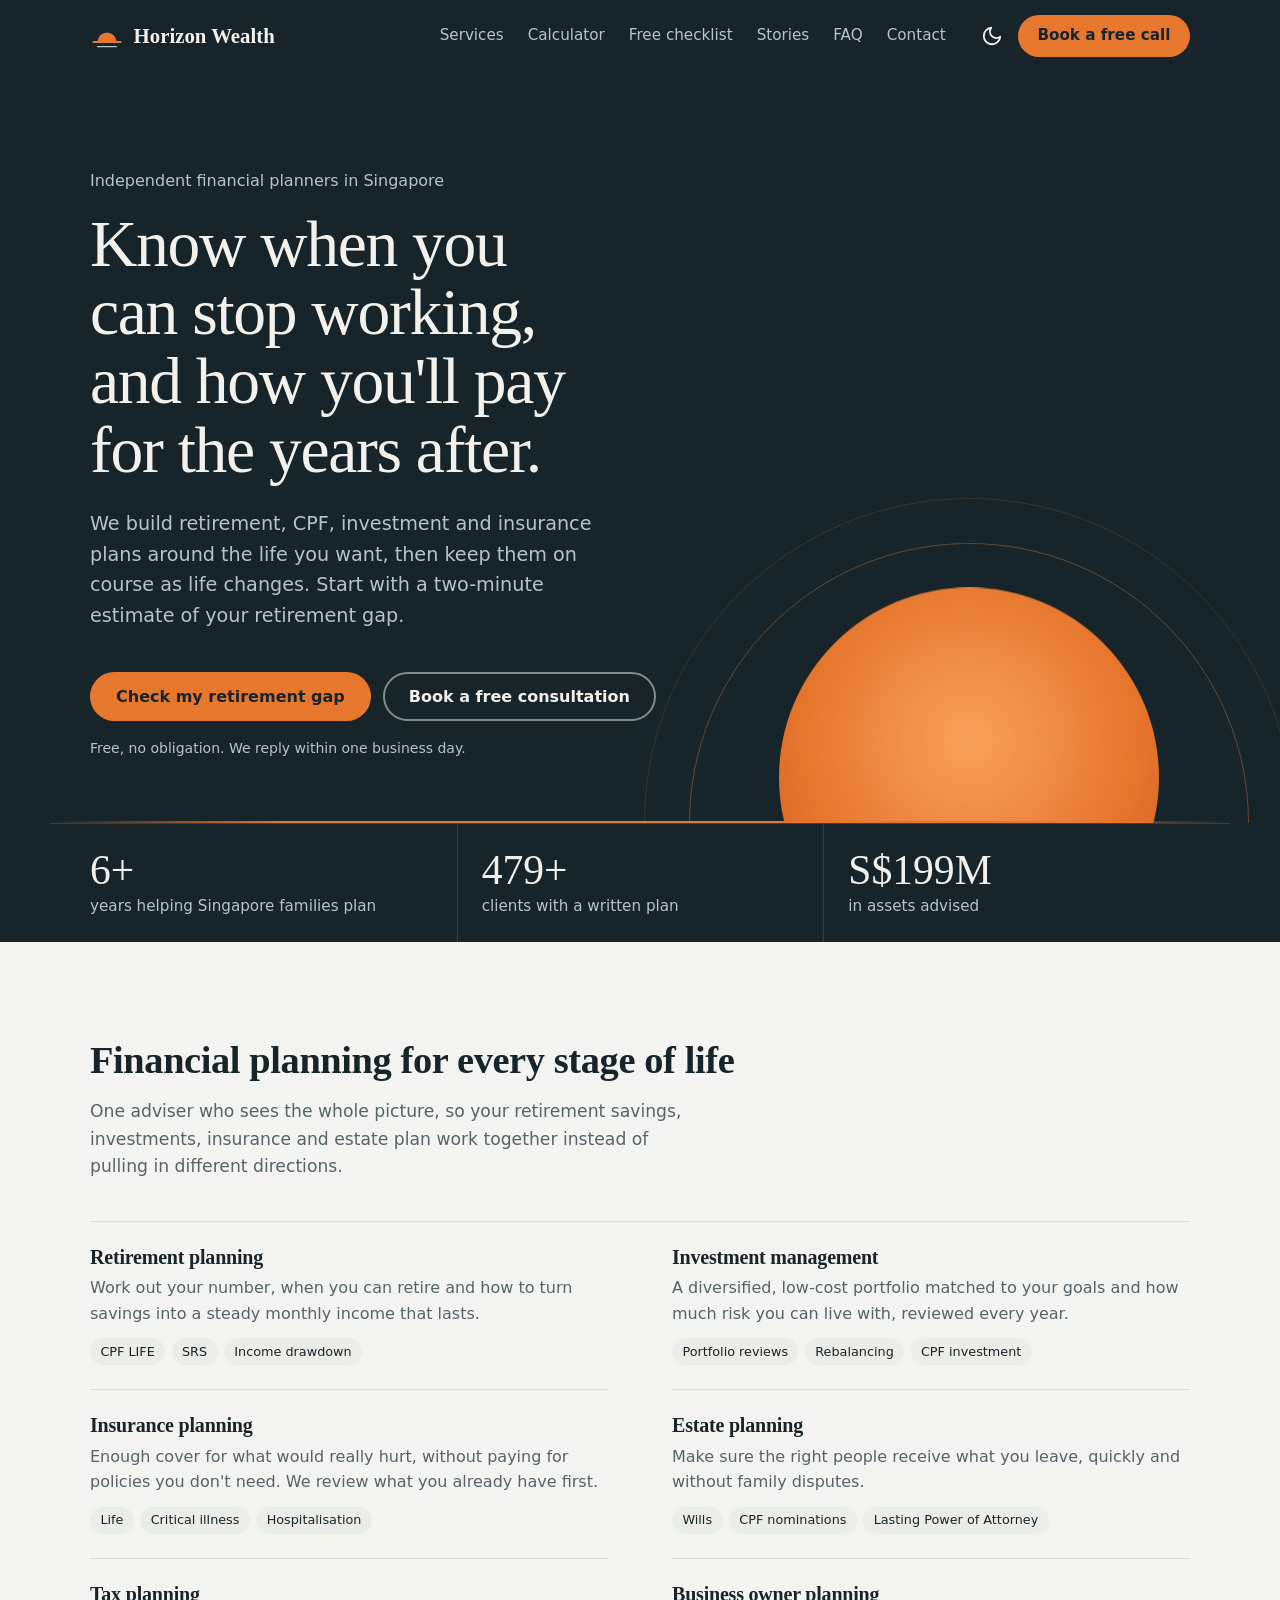
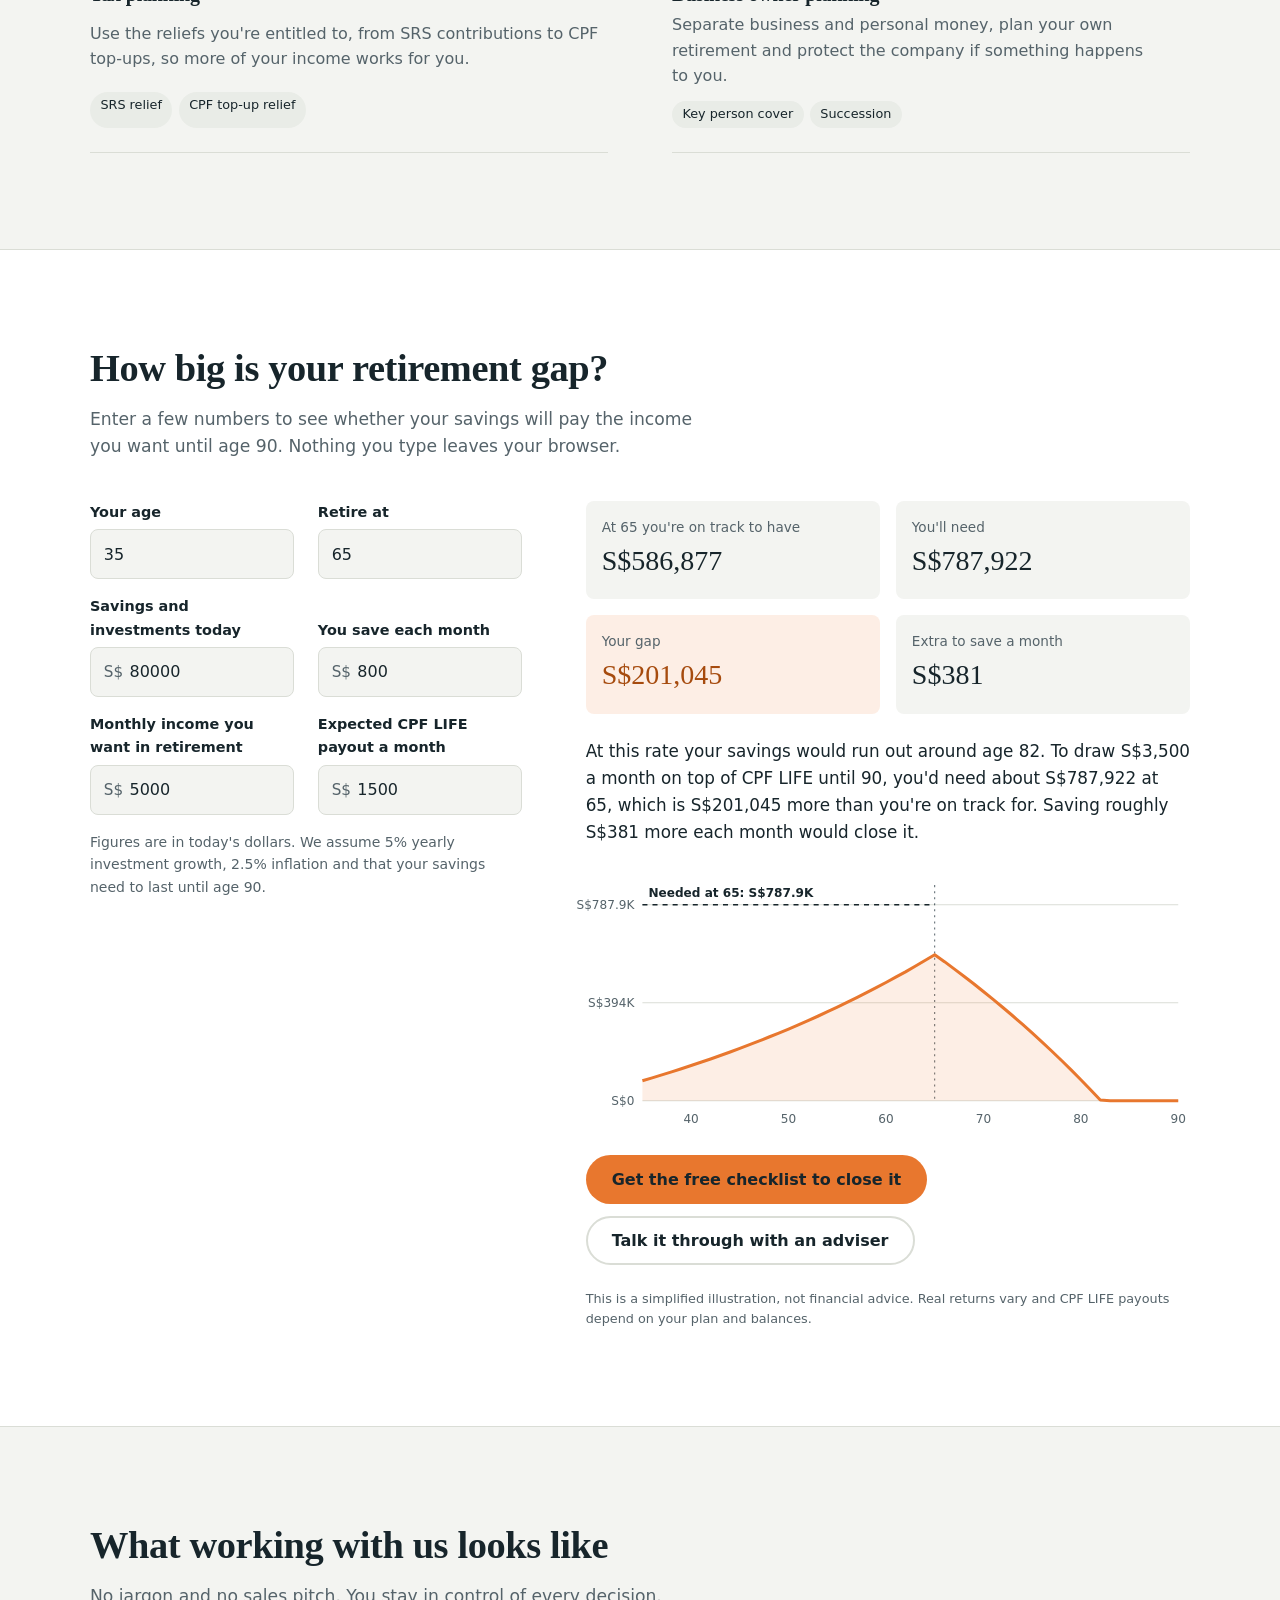
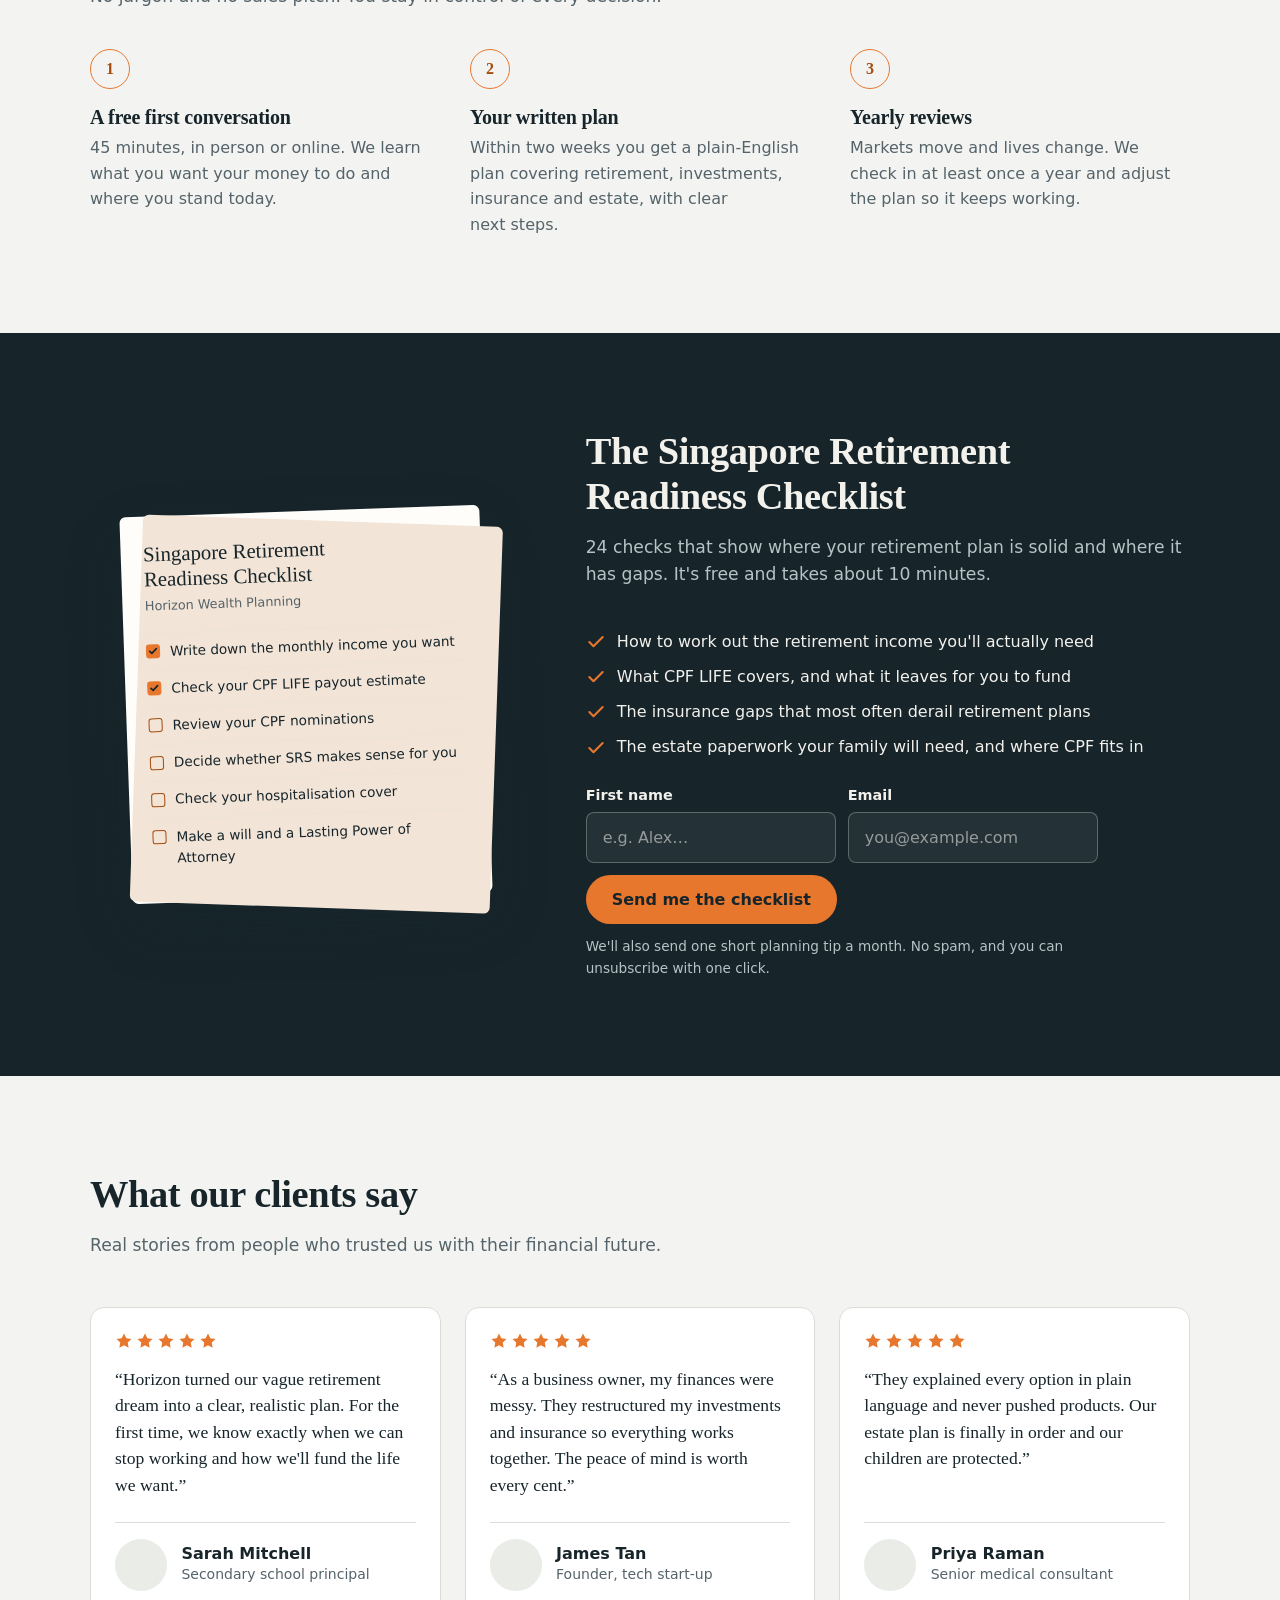
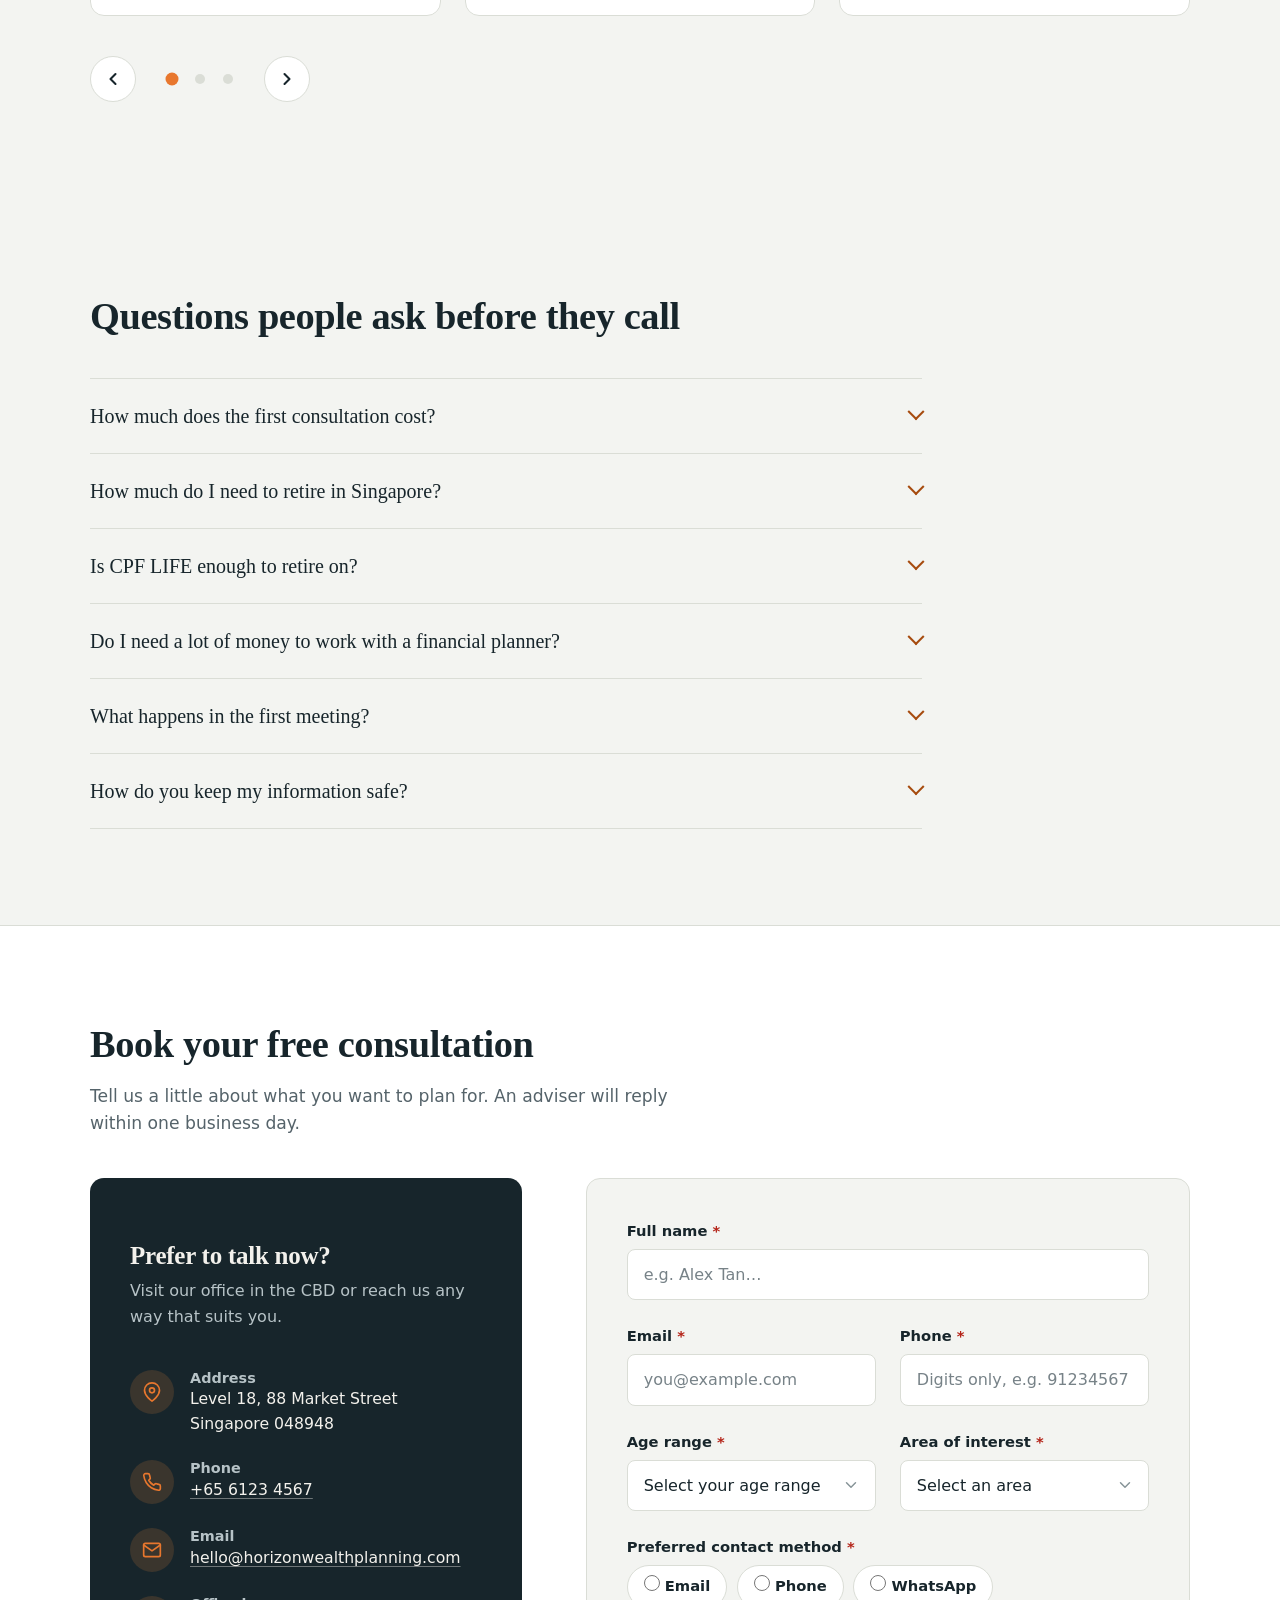
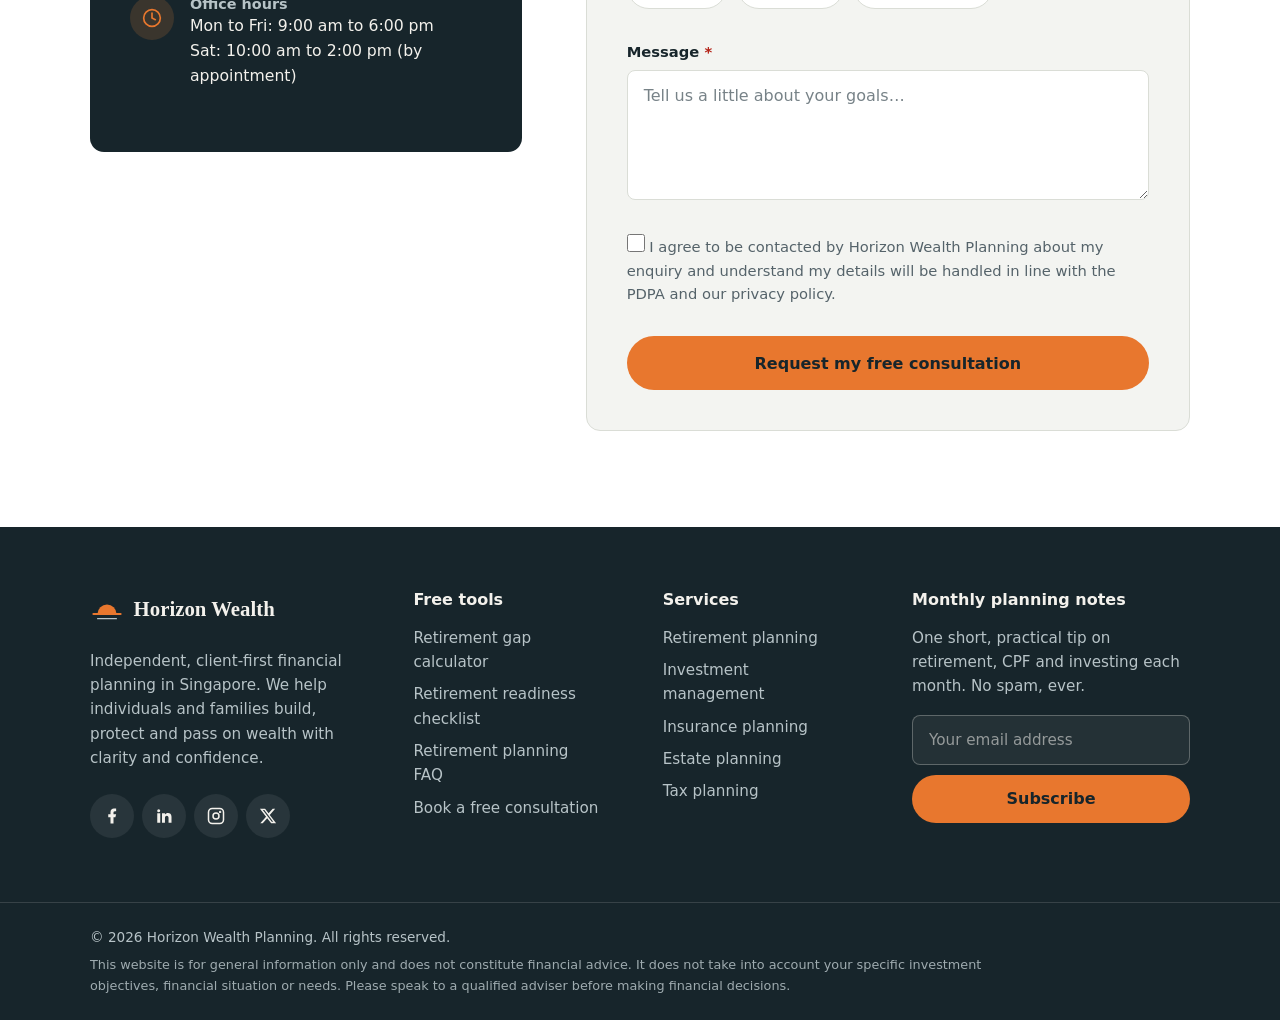
==== commit 495ec345: "Revamp site: orange theme, dark mode, lead magnets, SEO and hardening - Copper-orange and slate desi" ====
--- a/index.html
+++ b/index.html
@@ -1,1188 +1,444 @@
 <!DOCTYPE html>
-<html lang="en">
+<html lang="en-SG">
 <head>
   <meta charset="UTF-8">
-  <meta name="viewport" content="width=device-width, initial-scale=1.0">
-  <title>Horizon Wealth Planning | Retirement, Investment &amp; Insurance Planning</title>
-  <meta name="description" content="Horizon Wealth Planning offers personalised retirement, investment and insurance planning to help you build lasting financial confidence.">
-
-  <!-- Google Fonts: Playfair Display (headings) + Inter (body) -->
+  <meta name="viewport" content="width=device-width, initial-scale=1, viewport-fit=cover">
+
+  <!-- Security: GitHub Pages can't set response headers, so the policy is set here.
+       Scripts and styles may only come from this site (plus Google Fonts); inline
+       scripts, inline styles, plugins, <base> hijacking and off-site form posts are blocked.
+       When you add a third-party service, add its origin to the matching directive. -->
+  <meta http-equiv="Content-Security-Policy" content="default-src 'none'; script-src 'self'; style-src 'self' https://fonts.googleapis.com; font-src https://fonts.gstatic.com; img-src 'self' data: https://randomuser.me; connect-src 'self'; form-action 'self'; base-uri 'none'; object-src 'none'; manifest-src 'self'; upgrade-insecure-requests">
+  <meta name="referrer" content="strict-origin-when-cross-origin">
+
+  <!-- SEO -->
+  <title>Financial Planner Singapore | Horizon Wealth Planning</title>
+  <meta name="description" content="Independent financial planning in Singapore: retirement and CPF planning, investments, insurance and estate plans. Use our free retirement gap calculator today.">
+  <link rel="canonical" href="https://akigixon.github.io/horizon-wealth-planning/">
+  <meta name="robots" content="index, follow, max-image-preview:large">
+
+  <!-- Social sharing -->
+  <meta property="og:type" content="website">
+  <meta property="og:site_name" content="Horizon Wealth Planning">
+  <meta property="og:locale" content="en_SG">
+  <meta property="og:title" content="Financial Planner Singapore | Horizon Wealth Planning">
+  <meta property="og:description" content="Find out how big your retirement gap is in two minutes, then get a plan to close it. Independent retirement, investment and insurance planning in Singapore.">
+  <meta property="og:url" content="https://akigixon.github.io/horizon-wealth-planning/">
+  <meta property="og:image" content="https://akigixon.github.io/horizon-wealth-planning/assets/og-image.png">
+  <meta property="og:image:width" content="1200">
+  <meta property="og:image:height" content="630">
+  <meta property="og:image:alt" content="Horizon Wealth Planning: an orange sun rising over a horizon line">
+  <meta name="twitter:card" content="summary_large_image">
+
+  <!-- Theme -->
+  <meta name="color-scheme" content="light dark">
+  <meta name="theme-color" content="#17252B">
+  <link rel="icon" href="assets/favicon.svg" type="image/svg+xml">
+
+  <!-- Applies the saved light/dark choice before first paint; also blocks framing -->
+  <script src="assets/theme.js"></script>
+
+  <!-- Google Fonts: Fraunces (display) + Instrument Sans (body) -->
   <link rel="preconnect" href="https://fonts.googleapis.com">
   <link rel="preconnect" href="https://fonts.gstatic.com" crossorigin>
-  <link href="https://fonts.googleapis.com/css2?family=Inter:wght@400;500;600;700&family=Playfair+Display:wght@600;700&display=swap" rel="stylesheet">
-
-  <style>
-    /* ==========================================================
-       1. DESIGN TOKENS (CSS custom properties)
-       ========================================================== */
-    :root {
-      /* Colours */
-      --navy: #0B2545;
-      --navy-light: #13315C;
-      --navy-dark: #071a31;
-      --gold: #C9A227;
-      --gold-dark: #A8861C;
-      --gold-soft: rgba(201, 162, 39, 0.12);
-      --bg: #F7F9FC;
-      --white: #FFFFFF;
-      --text: #1E2A3A;
-      --text-muted: #5B6778;
-      --border: #D8DEE8;
-      --error: #D93025;
-      --success: #1E8E3E;
-
-      /* Typography */
-      --font-heading: "Playfair Display", Georgia, serif;
-      --font-body: "Inter", system-ui, -apple-system, "Segoe UI", sans-serif;
-
-      /* Spacing scale */
-      --space-xs: 0.5rem;
-      --space-sm: 1rem;
-      --space-md: 1.5rem;
-      --space-lg: 2.5rem;
-      --space-xl: 4rem;
-      --space-2xl: 6rem;
-
-      /* Misc */
-      --nav-height: 72px;
-      --radius: 12px;
-      --radius-sm: 8px;
-      --shadow-sm: 0 2px 8px rgba(11, 37, 69, 0.06);
-      --shadow-md: 0 10px 30px rgba(11, 37, 69, 0.10);
-      --shadow-lg: 0 20px 50px rgba(11, 37, 69, 0.16);
-      --transition: 0.3s ease;
-      --container: 1200px;
-    }
-
-    /* ==========================================================
-       2. RESET & BASE
-       ========================================================== */
-    *, *::before, *::after { box-sizing: border-box; margin: 0; padding: 0; }
-
-    html {
-      scroll-behavior: smooth;
-      scroll-padding-top: var(--nav-height);
-    }
-
-    body {
-      font-family: var(--font-body);
-      font-size: 1rem;
-      line-height: 1.65;
-      color: var(--text);
-      background: var(--bg);
-      -webkit-font-smoothing: antialiased;
-      overflow-x: hidden;
-    }
-
-    h1, h2, h3, h4 {
-      font-family: var(--font-heading);
-      line-height: 1.2;
-      color: var(--navy);
-    }
-
-    img { max-width: 100%; display: block; }
-    a { color: inherit; text-decoration: none; }
-    button, input, select, textarea { font: inherit; color: inherit; }
-    ul { list-style: none; }
-
-    :focus-visible {
-      outline: 3px solid var(--gold);
-      outline-offset: 3px;
-    }
-
-    .container {
-      width: 100%;
-      max-width: var(--container);
-      margin-inline: auto;
-      padding-inline: var(--space-sm);
-    }
-
-    .section { padding-block: var(--space-xl); }
-
-    .section-header {
-      text-align: center;
-      max-width: 640px;
-      margin: 0 auto var(--space-lg);
-    }
-
-    .eyebrow {
-      display: inline-block;
-      font-size: 0.8rem;
-      font-weight: 600;
-      letter-spacing: 0.14em;
-      text-transform: uppercase;
-      color: var(--gold-dark);
-      margin-bottom: var(--space-xs);
-    }
-
-    .section-title {
-      font-size: clamp(1.9rem, 5vw, 2.75rem);
-      margin-bottom: var(--space-sm);
-    }
-
-    .section-title::after {
-      content: "";
-      display: block;
-      width: 60px;
-      height: 3px;
-      background: var(--gold);
-      margin: var(--space-sm) auto 0;
-      border-radius: 2px;
-    }
-
-    .section-subtitle { color: var(--text-muted); }
-
-    .visually-hidden {
-      position: absolute !important;
-      width: 1px; height: 1px;
-      padding: 0; margin: -1px;
-      overflow: hidden;
-      clip: rect(0, 0, 0, 0);
-      white-space: nowrap;
-      border: 0;
-    }
-
-    /* ==========================================================
-       3. BUTTONS
-       ========================================================== */
-    .btn {
-      display: inline-flex;
-      align-items: center;
-      justify-content: center;
-      gap: 0.5rem;
-      padding: 0.9rem 1.8rem;
-      border-radius: 50px;
-      font-weight: 600;
-      font-size: 1rem;
-      border: 2px solid transparent;
-      cursor: pointer;
-      transition: background var(--transition), color var(--transition),
-                  transform var(--transition), box-shadow var(--transition),
-                  border-color var(--transition);
-    }
-
-    .btn:hover { transform: translateY(-2px); }
-
-    .btn-gold {
-      background: var(--gold);
-      color: var(--navy);
-      box-shadow: 0 8px 20px rgba(201, 162, 39, 0.35);
-    }
-    .btn-gold:hover {
-      background: var(--gold-dark);
-      color: var(--white);
-      box-shadow: 0 12px 26px rgba(201, 162, 39, 0.45);
-    }
-
-    .btn-outline {
-      background: transparent;
-      color: var(--white);
-      border-color: rgba(255, 255, 255, 0.8);
-    }
-    .btn-outline:hover {
-      background: var(--white);
-      color: var(--navy);
-    }
-
-    .btn-navy {
-      background: var(--navy);
-      color: var(--white);
-    }
-    .btn-navy:hover {
-      background: var(--navy-light);
-      box-shadow: var(--shadow-md);
-    }
-
-    .btn[disabled] {
-      cursor: not-allowed;
-      opacity: 0.85;
-      transform: none;
-    }
-
-    /* ==========================================================
-       4. HEADER / STICKY NAVIGATION
-       ========================================================== */
-    .site-header {
-      position: sticky;
-      top: 0;
-      z-index: 1000;
-      height: var(--nav-height);
-      background: var(--navy);
-      transition: box-shadow var(--transition), background var(--transition);
-    }
-
-    .site-header.scrolled {
-      background: rgba(11, 37, 69, 0.97);
-      box-shadow: 0 4px 20px rgba(0, 0, 0, 0.18);
-      backdrop-filter: blur(8px);
-    }
-
-    .nav {
-      height: 100%;
-      display: flex;
-      align-items: center;
-      justify-content: space-between;
-    }
-
-    .logo {
-      display: inline-flex;
-      align-items: center;
-      gap: 0.6rem;
-      font-family: var(--font-heading);
-      font-size: 1.35rem;
-      font-weight: 700;
-      color: var(--white);
-    }
-
-    .logo-mark {
-      width: 34px;
-      height: 34px;
-      flex-shrink: 0;
-    }
-
-    .logo span { color: var(--gold); }
-
-    /* Hamburger toggle (mobile) */
-    .nav-toggle {
-      display: flex;
-      flex-direction: column;
-      justify-content: center;
-      gap: 5px;
-      width: 44px;
-      height: 44px;
-      padding: 10px;
-      background: none;
-      border: none;
-      cursor: pointer;
-    }
-
-    .nav-toggle-bar {
-      display: block;
-      height: 2px;
-      width: 100%;
-      background: var(--white);
-      border-radius: 2px;
-      transition: transform var(--transition), opacity var(--transition);
-    }
-
-    .nav-toggle[aria-expanded="true"] .nav-toggle-bar:nth-child(1) { transform: translateY(7px) rotate(45deg); }
-    .nav-toggle[aria-expanded="true"] .nav-toggle-bar:nth-child(2) { opacity: 0; }
-    .nav-toggle[aria-expanded="true"] .nav-toggle-bar:nth-child(3) { transform: translateY(-7px) rotate(-45deg); }
-
-    /* Mobile menu panel */
-    .nav-menu {
-      position: absolute;
-      top: var(--nav-height);
-      left: 0;
-      right: 0;
-      background: var(--navy);
-      border-top: 1px solid rgba(255, 255, 255, 0.08);
-      box-shadow: 0 12px 24px rgba(0, 0, 0, 0.2);
-      max-height: 0;
-      overflow: hidden;
-      visibility: hidden;
-      transition: max-height 0.35s ease, visibility 0.35s;
-    }
-
-    .nav-menu.open {
-      max-height: 320px;
-      visibility: visible;
-    }
-
-    .nav-menu ul {
-      display: flex;
-      flex-direction: column;
-      padding: var(--space-xs) var(--space-sm) var(--space-sm);
-    }
-
-    .nav-link {
-      display: block;
-      padding: 0.85rem 0.25rem;
-      color: rgba(255, 255, 255, 0.85);
-      font-weight: 500;
-      border-bottom: 1px solid rgba(255, 255, 255, 0.06);
-      position: relative;
-      transition: color var(--transition);
-    }
-
-    .nav-link:hover,
-    .nav-link.active { color: var(--gold); }
-
-    /* ==========================================================
-       5. HERO SECTION
-       ========================================================== */
-    .hero {
-      position: relative;
-      min-height: calc(100vh - var(--nav-height));
-      min-height: calc(100svh - var(--nav-height));
-      display: flex;
-      align-items: center;
-      padding-block: var(--space-xl);
-      color: var(--white);
-      background:
-        linear-gradient(135deg, rgba(11, 37, 69, 0.95) 0%, rgba(11, 37, 69, 0.82) 50%, rgba(19, 49, 92, 0.70) 100%),
-        url("https://images.unsplash.com/photo-1554224155-6726b3ff858f?auto=format&fit=crop&w=1920&q=80") center / cover no-repeat;
-    }
-
-    .hero-content {
-      max-width: 780px;
-    }
-
-    .hero .eyebrow { color: var(--gold); }
-
-    .hero-title {
-      color: var(--white);
-      font-size: clamp(2.5rem, 8vw, 4.5rem);
-      margin-bottom: var(--space-md);
-    }
-
-    .hero-title em {
-      font-style: normal;
-      color: var(--gold);
-    }
-
-    .hero-subtitle {
-      font-size: clamp(1.05rem, 2.5vw, 1.25rem);
-      color: rgba(255, 255, 255, 0.85);
-      max-width: 600px;
-      margin-bottom: var(--space-lg);
-    }
-
-    .hero-actions {
-      display: flex;
-      flex-direction: column;
-      gap: var(--space-sm);
-      margin-bottom: var(--space-xl);
-    }
-
-    .stats {
-      display: grid;
-      grid-template-columns: 1fr;
-      gap: var(--space-sm);
-      padding-top: var(--space-lg);
-      border-top: 1px solid rgba(255, 255, 255, 0.15);
-    }
-
-    .stat-number {
-      font-family: var(--font-heading);
-      font-size: clamp(2rem, 6vw, 2.75rem);
-      font-weight: 700;
-      color: var(--gold);
-      line-height: 1.1;
-    }
-
-    .stat-label {
-      font-size: 0.95rem;
-      color: rgba(255, 255, 255, 0.8);
-      letter-spacing: 0.02em;
-    }
-
-    /* ==========================================================
-       6. TESTIMONIAL CAROUSEL
-       ========================================================== */
-    .testimonials { background: var(--white); }
-
-    .carousel {
-      position: relative;
-      --visible: 1; /* updated by media queries; read by JS */
-    }
-
-    .carousel-viewport {
-      overflow: hidden;
-      padding-block: var(--space-sm) var(--space-md);
-      touch-action: pan-y;
-    }
-
-    .carousel-track {
-      display: flex;
-      transition: transform 0.6s cubic-bezier(0.22, 0.61, 0.36, 1);
-      will-change: transform;
-    }
-
-    .carousel-slide {
-      flex: 0 0 calc(100% / var(--visible));
-      padding-inline: 0.75rem;
-    }
-
-    .testimonial-card {
-      height: 100%;
-      display: flex;
-      flex-direction: column;
-      background: var(--bg);
-      border: 1px solid var(--border);
-      border-radius: var(--radius);
-      padding: var(--space-lg) var(--space-md) var(--space-md);
-      position: relative;
-      transition: transform var(--transition), box-shadow var(--transition), border-color var(--transition);
-    }
-
-    .testimonial-card:hover {
-      transform: translateY(-6px);
-      box-shadow: var(--shadow-md);
-      border-color: var(--gold);
-    }
-
-    .quote-icon {
-      position: absolute;
-      top: 1rem;
-      right: 1.25rem;
-      width: 42px;
-      height: 42px;
-      color: var(--gold);
-      opacity: 0.25;
-    }
-
-    .stars {
-      display: flex;
-      gap: 3px;
-      margin-bottom: var(--space-sm);
-      color: var(--gold);
-    }
-
-    .stars svg { width: 18px; height: 18px; }
-
-    .testimonial-quote {
-      flex: 1;
-      font-size: 0.98rem;
-      color: var(--text);
-      margin-bottom: var(--space-md);
-    }
-
-    .testimonial-author {
-      display: flex;
-      align-items: center;
-      gap: 0.9rem;
-      padding-top: var(--space-sm);
-      border-top: 1px solid var(--border);
-    }
-
-    .testimonial-avatar {
-      width: 56px;
-      height: 56px;
-      border-radius: 50%;
-      object-fit: cover;
-      border: 3px solid var(--gold);
-      flex-shrink: 0;
-      background: var(--border);
-    }
-
-    .testimonial-name {
-      font-family: var(--font-body);
-      font-size: 1rem;
-      font-weight: 700;
-      color: var(--navy);
-    }
-
-    .testimonial-role {
-      font-size: 0.875rem;
-      color: var(--text-muted);
-    }
-
-    .carousel-controls {
-      display: flex;
-      align-items: center;
-      justify-content: center;
-      gap: var(--space-md);
-      margin-top: var(--space-sm);
-    }
-
-    .carousel-btn {
-      width: 46px;
-      height: 46px;
-      display: grid;
-      place-items: center;
-      border-radius: 50%;
-      border: 2px solid var(--navy);
-      background: var(--white);
-      color: var(--navy);
-      cursor: pointer;
-      transition: background var(--transition), color var(--transition), transform var(--transition);
-    }
-
-    .carousel-btn:hover {
-      background: var(--navy);
-      color: var(--gold);
-      transform: scale(1.06);
-    }
-
-    .carousel-btn svg { width: 20px; height: 20px; }
-
-    .carousel-dots {
-      display: flex;
-      gap: 0.5rem;
-    }
-
-    .carousel-dot {
-      width: 12px;
-      height: 12px;
-      border-radius: 50px;
-      border: none;
-      background: var(--border);
-      cursor: pointer;
-      transition: background var(--transition), width var(--transition);
-    }
-
-    .carousel-dot:hover { background: var(--gold-dark); }
-
-    .carousel-dot[aria-current="true"] {
-      width: 32px;
-      background: var(--gold);
-    }
-
-    /* ==========================================================
-       7. ENQUIRY / CONTACT SECTION
-       ========================================================== */
-    .contact-grid {
-      display: grid;
-      grid-template-columns: 1fr;
-      gap: var(--space-lg);
-    }
-
-    /* Contact info panel */
-    .contact-info {
-      background: var(--navy);
-      color: var(--white);
-      border-radius: var(--radius);
-      padding: var(--space-lg) var(--space-md);
-      position: relative;
-      overflow: hidden;
-    }
-
-    .contact-info::after {
-      content: "";
-      position: absolute;
-      width: 260px;
-      height: 260px;
-      border-radius: 50%;
-      border: 40px solid rgba(201, 162, 39, 0.1);
-      right: -90px;
-      bottom: -90px;
-      pointer-events: none;
-    }
-
-    .contact-info h3 {
-      color: var(--white);
-      font-size: 1.6rem;
-      margin-bottom: var(--space-xs);
-    }
-
-    .contact-info > p {
-      color: rgba(255, 255, 255, 0.75);
-      margin-bottom: var(--space-lg);
-    }
-
-    .info-list {
-      display: flex;
-      flex-direction: column;
-      gap: var(--space-md);
-    }
-
-    .info-item {
-      display: flex;
-      gap: var(--space-sm);
-      align-items: flex-start;
-    }
-
-    .info-icon {
-      width: 46px;
-      height: 46px;
-      flex-shrink: 0;
-      display: grid;
-      place-items: center;
-      border-radius: 50%;
-      background: rgba(201, 162, 39, 0.15);
-      color: var(--gold);
-      transition: background var(--transition), color var(--transition);
-    }
-
-    .info-item:hover .info-icon {
-      background: var(--gold);
-      color: var(--navy);
-    }
-
-    .info-icon svg { width: 22px; height: 22px; }
-
-    .info-item h4 {
-      font-family: var(--font-body);
-      font-size: 0.8rem;
-      font-weight: 600;
-      text-transform: uppercase;
-      letter-spacing: 0.1em;
-      color: var(--gold);
-      margin-bottom: 0.15rem;
-    }
-
-    .info-item p,
-    .info-item a {
-      color: rgba(255, 255, 255, 0.9);
-      font-size: 0.97rem;
-    }
-
-    .info-item a:hover { color: var(--gold); }
-
-    /* Form card */
-    .form-card {
-      background: var(--white);
-      border-radius: var(--radius);
-      padding: var(--space-lg) var(--space-md);
-      box-shadow: var(--shadow-md);
-    }
-
-    .form-grid {
-      display: grid;
-      grid-template-columns: 1fr;
-      gap: 0 var(--space-md);
-    }
-
-    .form-group {
-      margin-bottom: var(--space-md);
-      border: none;
-    }
-
-    .form-group label,
-    .form-group legend {
-      display: block;
-      font-weight: 600;
-      font-size: 0.92rem;
-      color: var(--navy);
-      margin-bottom: 0.4rem;
-    }
-
-    .required { color: var(--error); }
-
-    .form-control {
-      width: 100%;
-      padding: 0.8rem 1rem;
-      border: 1.5px solid var(--border);
-      border-radius: var(--radius-sm);
-      background: var(--bg);
-      font-size: 0.97rem;
-      transition: border-color var(--transition), box-shadow var(--transition), background var(--transition);
-    }
-
-    .form-control:hover { border-color: #b7c2d3; }
-
-    .form-control:focus {
-      outline: none;
-      border-color: var(--navy);
-      background: var(--white);
-      box-shadow: 0 0 0 4px rgba(11, 37, 69, 0.08);
-    }
-
-    select.form-control {
-      appearance: none;
-      cursor: pointer;
-      padding-right: 2.5rem;
-      background-image: url("data:image/svg+xml,%3Csvg xmlns='http://www.w3.org/2000/svg' viewBox='0 0 24 24' fill='none' stroke='%230B2545' stroke-width='2' stroke-linecap='round' stroke-linejoin='round'%3E%3Cpolyline points='6 9 12 15 18 9'/%3E%3C/svg%3E");
-      background-repeat: no-repeat;
-      background-position: right 0.9rem center;
-      background-size: 18px;
-    }
-
-    textarea.form-control {
-      min-height: 130px;
-      resize: vertical;
-    }
-
-    /* Invalid state */
-    .form-control.invalid,
-    .radio-group.invalid .radio-option,
-    .checkbox-wrap.invalid .checkbox-box {
-      border-color: var(--error);
-    }
-
-    .form-control.invalid:focus {
-      box-shadow: 0 0 0 4px rgba(217, 48, 37, 0.12);
-    }
-
-    .error-msg {
-      display: block;
-      min-height: 0;
-      font-size: 0.83rem;
-      color: var(--error);
-      margin-top: 0.35rem;
-    }
-
-    .error-msg:empty { display: none; }
-
-    /* Radio buttons */
-    .radio-group {
-      display: flex;
-      flex-wrap: wrap;
-      gap: 0.6rem;
-    }
-
-    .radio-option {
-      position: relative;
-      display: inline-flex;
-      align-items: center;
-      gap: 0.5rem;
-      padding: 0.6rem 1rem;
-      border: 1.5px solid var(--border);
-      border-radius: 50px;
-      background: var(--bg);
-      cursor: pointer;
-      font-size: 0.93rem;
-      font-weight: 500;
-      transition: border-color var(--transition), background var(--transition);
-    }
-
-    .radio-option:hover { border-color: var(--navy); }
-
-    .radio-option input {
-      accent-color: var(--navy);
-      width: 16px;
-      height: 16px;
-      cursor: pointer;
-    }
-
-    .radio-option:has(input:checked) {
-      border-color: var(--navy);
-      background: var(--gold-soft);
-    }
-
-    /* Consent checkbox */
-    .checkbox-wrap {
-      display: flex;
-      align-items: flex-start;
-      gap: 0.7rem;
-      cursor: pointer;
-      font-size: 0.9rem;
-      color: var(--text-muted);
-      font-weight: 400 !important;
-    }
-
-    .checkbox-wrap input {
-      margin-top: 0.2rem;
-      width: 18px;
-      height: 18px;
-      flex-shrink: 0;
-      accent-color: var(--navy);
-      cursor: pointer;
-    }
-
-    .checkbox-wrap.invalid { color: var(--error); }
-
-    .submit-btn {
-      width: 100%;
-      min-height: 54px;
-    }
-
-    /* Loading spinner */
-    .spinner {
-      width: 20px;
-      height: 20px;
-      border: 3px solid rgba(11, 37, 69, 0.25);
-      border-top-color: var(--navy);
-      border-radius: 50%;
-      animation: spin 0.8s linear infinite;
-    }
-
-    @keyframes spin { to { transform: rotate(360deg); } }
-
-    /* Success message */
-    .form-success {
-      text-align: center;
-      padding: var(--space-lg) var(--space-sm);
-      animation: popIn 0.5s ease both;
-    }
-
-    .success-icon {
-      width: 80px;
-      height: 80px;
-      margin: 0 auto var(--space-md);
-      display: grid;
-      place-items: center;
-      border-radius: 50%;
-      background: rgba(30, 142, 62, 0.1);
-      color: var(--success);
-    }
-
-    .success-icon svg { width: 40px; height: 40px; }
-
-    .form-success h3 {
-      font-size: 1.75rem;
-      margin-bottom: var(--space-sm);
-    }
-
-    .form-success p { color: var(--text-muted); }
-
-    @keyframes popIn {
-      from { opacity: 0; transform: scale(0.95); }
-      to   { opacity: 1; transform: scale(1); }
-    }
-
-    /* ==========================================================
-       8. FOOTER
-       ========================================================== */
-    .site-footer {
-      background: var(--navy);
-      color: rgba(255, 255, 255, 0.75);
-      padding-top: var(--space-xl);
-      font-size: 0.95rem;
-    }
-
-    .footer-grid {
-      display: grid;
-      grid-template-columns: 1fr;
-      gap: var(--space-lg);
-      padding-bottom: var(--space-lg);
-    }
-
-    .footer-col h3 {
-      color: var(--white);
-      font-family: var(--font-body);
-      font-size: 1rem;
-      font-weight: 700;
-      letter-spacing: 0.05em;
-      text-transform: uppercase;
-      margin-bottom: var(--space-md);
-      position: relative;
-      padding-bottom: 0.6rem;
-    }
-
-    .footer-col h3::after {
-      content: "";
-      position: absolute;
-      left: 0;
-      bottom: 0;
-      width: 36px;
-      height: 2px;
-      background: var(--gold);
-    }
-
-    .footer-about p { margin-block: var(--space-sm) var(--space-md); }
-
-    .footer-links li + li { margin-top: 0.6rem; }
-
-    .footer-links a {
-      transition: color var(--transition), padding-left var(--transition);
-    }
-
-    .footer-links a:hover {
-      color: var(--gold);
-      padding-left: 6px;
-    }
-
-    .socials {
-      display: flex;
-      gap: 0.6rem;
-    }
-
-    .social-link {
-      width: 40px;
-      height: 40px;
-      display: grid;
-      place-items: center;
-      border-radius: 50%;
-      background: rgba(255, 255, 255, 0.08);
-      color: var(--white);
-      transition: background var(--transition), color var(--transition), transform var(--transition);
-    }
-
-    .social-link:hover {
-      background: var(--gold);
-      color: var(--navy);
-      transform: translateY(-3px);
-    }
-
-    .social-link svg { width: 18px; height: 18px; }
-
-    .newsletter p { margin-bottom: var(--space-sm); }
-
-    .newsletter-form {
-      display: flex;
-      flex-direction: column;
-      gap: 0.6rem;
-    }
-
-    .newsletter-input {
-      width: 100%;
-      padding: 0.8rem 1rem;
-      border-radius: var(--radius-sm);
-      border: 1.5px solid rgba(255, 255, 255, 0.2);
-      background: rgba(255, 255, 255, 0.06);
-      color: var(--white);
-      transition: border-color var(--transition), background var(--transition);
-    }
-
-    .newsletter-input::placeholder { color: rgba(255, 255, 255, 0.5); }
-
-    .newsletter-input:focus {
-      outline: none;
-      border-color: var(--gold);
-      background: rgba(255, 255, 255, 0.1);
-    }
-
-    .newsletter-input.invalid { border-color: #ff6b61; }
-
-    .newsletter-msg {
-      font-size: 0.85rem;
-      min-height: 1.2em;
-    }
-
-    .newsletter-msg.error { color: #ff8a80; }
-    .newsletter-msg.success { color: var(--gold); }
-
-    .footer-bottom {
-      border-top: 1px solid rgba(255, 255, 255, 0.1);
-      padding-block: var(--space-md);
-      text-align: center;
-      font-size: 0.85rem;
-    }
-
-    .footer-bottom p + p {
-      margin-top: 0.4rem;
-      color: rgba(255, 255, 255, 0.55);
-      font-size: 0.8rem;
-    }
-
-    /* ==========================================================
-       9. BACK TO TOP BUTTON
-       ========================================================== */
-    .back-to-top {
-      position: fixed;
-      right: 1.25rem;
-      bottom: 1.25rem;
-      z-index: 900;
-      width: 50px;
-      height: 50px;
-      display: grid;
-      place-items: center;
-      border-radius: 50%;
-      border: none;
-      background: var(--gold);
-      color: var(--navy);
-      box-shadow: var(--shadow-lg);
-      cursor: pointer;
-      opacity: 0;
-      visibility: hidden;
-      transform: translateY(20px);
-      transition: opacity var(--transition), visibility var(--transition),
-                  transform var(--transition), background var(--transition);
-    }
-
-    .back-to-top.visible {
-      opacity: 1;
-      visibility: visible;
-      transform: translateY(0);
-    }
-
-    .back-to-top:hover {
-      background: var(--gold-dark);
-      color: var(--white);
-      transform: translateY(-4px);
-    }
-
-    .back-to-top svg { width: 22px; height: 22px; }
-
-    /* ==========================================================
-       10. SCROLL REVEAL ANIMATIONS
-       (only hidden when JS is running, so content is never lost)
-       ========================================================== */
-    .js .reveal {
-      opacity: 0;
-      transform: translateY(30px);
-      transition: opacity 0.8s ease, transform 0.8s ease;
-    }
-
-    .js .reveal.is-visible {
-      opacity: 1;
-      transform: none;
-    }
-
-    .js .reveal.delay-1 { transition-delay: 0.15s; }
-    .js .reveal.delay-2 { transition-delay: 0.3s; }
-    .js .reveal.delay-3 { transition-delay: 0.45s; }
-
-    /* ==========================================================
-       11. RESPONSIVE — TABLET (≥ 768px)
-       ========================================================== */
-    @media (min-width: 768px) {
-      .container { padding-inline: var(--space-lg); }
-      .section { padding-block: var(--space-2xl); }
-
-      .hero-actions { flex-direction: row; }
-
-      .stats { grid-template-columns: repeat(3, 1fr); gap: var(--space-md); }
-
-      .carousel { --visible: 2; }
-
-      .form-card { padding: var(--space-lg); }
-      .form-grid { grid-template-columns: 1fr 1fr; }
-      .form-group.full { grid-column: 1 / -1; }
-
-      .footer-grid { grid-template-columns: repeat(2, 1fr); }
-
-      .newsletter-form { flex-direction: row; }
-      .newsletter-form .btn { flex-shrink: 0; padding-inline: 1.3rem; }
-    }
-
-    /* ==========================================================
-       12. RESPONSIVE — DESKTOP (≥ 1024px)
-       ========================================================== */
-    @media (min-width: 1024px) {
-      /* Desktop nav: inline links, no hamburger */
-      .nav-toggle { display: none; }
-
-      .nav-menu {
-        position: static;
-        max-height: none;
-        visibility: visible;
-        overflow: visible;
-        background: transparent;
-        border: none;
-        box-shadow: none;
+  <link href="https://fonts.googleapis.com/css2?family=Fraunces:opsz,wght,SOFT@9..144,400..650,0..100&family=Instrument+Sans:wght@400..700&display=swap" rel="stylesheet">
+  <link rel="stylesheet" href="assets/site.css">
+
+  <!-- Structured data for search engines (keep in sync with the visible FAQ and contact details) -->
+  <script type="application/ld+json">
+  {
+    "@context": "https://schema.org",
+    "@graph": [
+      {
+        "@type": "FinancialService",
+        "@id": "https://akigixon.github.io/horizon-wealth-planning/#business",
+        "name": "Horizon Wealth Planning",
+        "url": "https://akigixon.github.io/horizon-wealth-planning/",
+        "logo": "https://akigixon.github.io/horizon-wealth-planning/assets/favicon.svg",
+        "image": "https://akigixon.github.io/horizon-wealth-planning/assets/og-image.png",
+        "description": "Independent financial planning in Singapore: retirement and CPF planning, investment management, insurance planning, estate planning and tax planning.",
+        "telephone": "+65 6123 4567",
+        "email": "hello@horizonwealthplanning.com",
+        "address": {
+          "@type": "PostalAddress",
+          "streetAddress": "Level 18, 88 Market Street",
+          "addressLocality": "Singapore",
+          "postalCode": "048948",
+          "addressCountry": "SG"
+        },
+        "areaServed": { "@type": "Country", "name": "Singapore" },
+        "openingHoursSpecification": [
+          { "@type": "OpeningHoursSpecification", "dayOfWeek": ["Monday", "Tuesday", "Wednesday", "Thursday", "Friday"], "opens": "09:00", "closes": "18:00" },
+          { "@type": "OpeningHoursSpecification", "dayOfWeek": "Saturday", "opens": "10:00", "closes": "14:00" }
+        ],
+        "knowsAbout": ["Retirement planning", "CPF LIFE", "Supplementary Retirement Scheme", "Investment management", "Insurance planning", "Estate planning", "Tax planning"]
+      },
+      {
+        "@type": "WebSite",
+        "@id": "https://akigixon.github.io/horizon-wealth-planning/#website",
+        "url": "https://akigixon.github.io/horizon-wealth-planning/",
+        "name": "Horizon Wealth Planning",
+        "inLanguage": "en-SG",
+        "publisher": { "@id": "https://akigixon.github.io/horizon-wealth-planning/#business" }
+      },
+      {
+        "@type": "FAQPage",
+        "mainEntity": [
+          {
+            "@type": "Question",
+            "name": "How much does the first consultation cost?",
+            "acceptedAnswer": { "@type": "Answer", "text": "Nothing. The first 45-minute consultation is free and there is no obligation to go further. If you decide to work with us, we tell you exactly how we are paid before you commit to anything." }
+          },
+          {
+            "@type": "Question",
+            "name": "How much do I need to retire in Singapore?",
+            "acceptedAnswer": { "@type": "Answer", "text": "It depends on the income you want, when you stop working and what CPF LIFE will pay you. A common starting point is to work out the monthly income you want in today's dollars, subtract your expected CPF LIFE payout, and plan for savings that can cover the difference until at least age 90. Our free retirement gap calculator gives you a first estimate in two minutes." }
+          },
+          {
+            "@type": "Question",
+            "name": "Is CPF LIFE enough to retire on?",
+            "acceptedAnswer": { "@type": "Answer", "text": "For most people, CPF LIFE covers basic needs but not the lifestyle they are used to. It is a strong foundation because it pays for life, so we plan your other savings and investments around it rather than instead of it." }
+          },
+          {
+            "@type": "Question",
+            "name": "Do I need a lot of money to work with a financial planner?",
+            "acceptedAnswer": { "@type": "Answer", "text": "No. Many clients come to us in their twenties and thirties with modest savings. Starting early matters more than starting big, because time does most of the work." }
+          },
+          {
+            "@type": "Question",
+            "name": "What happens in the first meeting?",
+            "acceptedAnswer": { "@type": "Answer", "text": "We talk about your goals, what you have today and what worries you. You leave with a clear picture of where you stand and two or three next steps, whether or not you work with us." }
+          },
+          {
+            "@type": "Question",
+            "name": "How do you keep my information safe?",
+            "acceptedAnswer": { "@type": "Answer", "text": "We only ask for what we need to reply to you, we never sell your details, and you can ask us to delete them at any time. Your information is handled in line with Singapore's Personal Data Protection Act (PDPA)." }
+          }
+        ]
       }
-
-      .nav-menu ul {
-        flex-direction: row;
-        gap: var(--space-lg);
-        padding: 0;
-      }
-
-      .nav-link {
-        padding: 0.4rem 0;
-        border: none;
-      }
-
-      .nav-link::after {
-        content: "";
-        position: absolute;
-        left: 0;
-        bottom: 0;
-        width: 100%;
-        height: 2px;
-        background: var(--gold);
-        transform: scaleX(0);
-        transform-origin: right;
-        transition: transform var(--transition);
-      }
-
-      .nav-link:hover::after,
-      .nav-link.active::after {
-        transform: scaleX(1);
-        transform-origin: left;
-      }
-
-      .carousel { --visible: 3; }
-
-      .contact-grid {
-        grid-template-columns: 5fr 7fr;
-        gap: var(--space-xl);
-        align-items: start;
-      }
-
-      .contact-info {
-        padding: var(--space-xl) var(--space-lg);
-        position: sticky;
-        top: calc(var(--nav-height) + var(--space-md));
-      }
-
-      .footer-grid {
-        grid-template-columns: 1.4fr 1fr 1fr 1.5fr;
-        gap: var(--space-xl);
-      }
-
-      .newsletter-form { flex-direction: column; }
-    }
-
-    /* ==========================================================
-       13. REDUCED MOTION
-       ========================================================== */
-    @media (prefers-reduced-motion: reduce) {
-      html { scroll-behavior: auto; }
-      *, *::before, *::after {
-        animation-duration: 0.01ms !important;
-        transition-duration: 0.01ms !important;
-      }
-      .js .reveal { opacity: 1; transform: none; }
-    }
-  </style>
+    ]
+  }
+  </script>
 </head>
 
 <body>
+  <a class="skip-link" href="#main">Skip to content</a>
+
   <!-- ============================================================
        HEADER / STICKY NAVIGATION
        ============================================================ -->
   <header class="site-header" id="siteHeader">
     <nav class="nav container" aria-label="Main navigation">
-      <a href="#home" class="logo" aria-label="Horizon Wealth Planning — home">
+      <a href="#home" class="logo" translate="no" aria-label="Horizon Wealth Planning home">
         <svg class="logo-mark" viewBox="0 0 40 40" aria-hidden="true">
-          <circle cx="20" cy="20" r="19" fill="none" stroke="#C9A227" stroke-width="2"/>
-          <path d="M8 26h24" stroke="#C9A227" stroke-width="2" stroke-linecap="round"/>
-          <path d="M12 26a8 8 0 0 1 16 0" fill="#C9A227"/>
-          <path d="M11 20l6-5 4 3 8-7" fill="none" stroke="#fff" stroke-width="2" stroke-linecap="round" stroke-linejoin="round"/>
+          <clipPath id="logoClip"><rect x="0" y="0" width="40" height="26"/></clipPath>
+          <circle cx="20" cy="27" r="11" fill="#E8772E" clip-path="url(#logoClip)"/>
+          <path d="M4 27h32" stroke="#E8772E" stroke-width="2.4" stroke-linecap="round"/>
+          <path d="M9 32.5h22" stroke="#B7C3C7" stroke-width="1.6" stroke-linecap="round"/>
         </svg>
-        Horizon<span>Wealth</span>
+        Horizon Wealth
       </a>
-
-      <button class="nav-toggle" id="navToggle" type="button"
-              aria-label="Open menu" aria-expanded="false" aria-controls="navMenu">
-        <span class="nav-toggle-bar"></span>
-        <span class="nav-toggle-bar"></span>
-        <span class="nav-toggle-bar"></span>
-      </button>
 
       <div class="nav-menu" id="navMenu">
         <ul>
-          <li><a href="#home" class="nav-link active">Home</a></li>
-          <li><a href="#testimonials" class="nav-link">Testimonials</a></li>
+          <li><a href="#services" class="nav-link">Services</a></li>
+          <li><a href="#calculator" class="nav-link">Calculator</a></li>
+          <li><a href="#checklist" class="nav-link">Free checklist</a></li>
+          <li><a href="#testimonials" class="nav-link">Stories</a></li>
+          <li><a href="#faq" class="nav-link">FAQ</a></li>
           <li><a href="#contact" class="nav-link">Contact</a></li>
         </ul>
       </div>
+
+      <div class="header-actions">
+        <button class="icon-btn theme-toggle" id="themeToggle" type="button" aria-label="Switch to dark theme">
+          <svg class="icon-moon" viewBox="0 0 24 24" fill="none" stroke="currentColor" stroke-width="2" stroke-linecap="round" stroke-linejoin="round" aria-hidden="true"><path d="M21 12.8A9 9 0 1 1 11.2 3a7 7 0 0 0 9.8 9.8z"/></svg>
+          <svg class="icon-sun" viewBox="0 0 24 24" fill="none" stroke="currentColor" stroke-width="2" stroke-linecap="round" stroke-linejoin="round" aria-hidden="true"><circle cx="12" cy="12" r="4.5"/><path d="M12 2v2M12 20v2M4.9 4.9l1.4 1.4M17.7 17.7l1.4 1.4M2 12h2M20 12h2M4.9 19.1l1.4-1.4M17.7 6.3l1.4-1.4"/></svg>
+        </button>
+        <a href="#contact" class="btn btn-primary header-cta">Book a free call</a>
+        <button class="nav-toggle" id="navToggle" type="button"
+                aria-label="Open menu" aria-expanded="false" aria-controls="navMenu">
+          <span class="nav-toggle-bar"></span>
+          <span class="nav-toggle-bar"></span>
+          <span class="nav-toggle-bar"></span>
+        </button>
+      </div>
     </nav>
   </header>
 
-  <main>
+  <main id="main">
     <!-- ============================================================
-         1. HERO SECTION
+         1. HERO
          ============================================================ -->
     <section class="hero" id="home" aria-labelledby="heroTitle">
       <div class="container">
-        <div class="hero-content">
-          <span class="eyebrow reveal">Independent Financial Planning</span>
-          <h1 class="hero-title reveal delay-1" id="heroTitle">Plan Today. <em>Prosper Tomorrow.</em></h1>
-          <p class="hero-subtitle reveal delay-2">
-            We create personalised retirement, investment and insurance plans that protect what you have
-            and grow what matters, so you can live with confidence at every stage of life.
-          </p>
-          <div class="hero-actions reveal delay-3">
-            <a href="#contact" class="btn btn-gold">Book a Free Consultation</a>
-            <a href="#testimonials" class="btn btn-outline">Learn More</a>
+        <div class="hero-grid">
+          <div>
+            <p class="hero-kicker">Independent financial planners in Singapore</p>
+            <h1 class="hero-title" id="heroTitle">Know when you can stop working, and how you'll pay for the years after.</h1>
+            <p class="hero-subtitle">
+              We build retirement, CPF, investment and insurance plans around the life you want,
+              then keep them on course as life changes. Start with a two-minute estimate of your retirement gap.
+            </p>
+            <div class="hero-actions">
+              <a href="#calculator" class="btn btn-primary">Check my retirement gap</a>
+              <a href="#contact" class="btn btn-ghost">Book a free consultation</a>
+            </div>
+            <p class="hero-note">Free, no obligation. We reply within one business day.</p>
           </div>
         </div>
 
-        <!-- Trust stats (numbers count up when visible) -->
-        <ul class="stats reveal" aria-label="Firm highlights">
+        <div class="horizon" aria-hidden="true">
+          <div class="horizon-rings"></div>
+          <div class="horizon-sun"></div>
+          <div class="horizon-line"></div>
+        </div>
+      </div>
+
+      <!-- Trust stats (numbers count up when visible) -->
+      <div class="stats-wrap">
+        <ul class="stats container" aria-label="Firm highlights">
           <li class="stat">
-            <div class="stat-number" data-target="15" data-suffix="+" aria-hidden="true">0+</div>
-            <div class="stat-label"><span class="visually-hidden">15+ </span>Years Experience</div>
+            <div class="stat-number" data-target="15" data-suffix="+" aria-hidden="true">15+</div>
+            <div class="stat-label"><span class="visually-hidden">15+ </span>years helping Singapore families plan</div>
           </li>
           <li class="stat">
-            <div class="stat-number" data-target="1200" data-suffix="+" aria-hidden="true">0+</div>
-            <div class="stat-label"><span class="visually-hidden">1,200+ </span>Clients</div>
+            <div class="stat-number" data-target="1200" data-suffix="+" aria-hidden="true">1,200+</div>
+            <div class="stat-label"><span class="visually-hidden">1,200+ </span>clients with a written plan</div>
           </li>
           <li class="stat">
-            <div class="stat-number" data-target="500" data-prefix="$" data-suffix="M" aria-hidden="true">$0M</div>
-            <div class="stat-label"><span class="visually-hidden">$500M </span>Assets Advised</div>
+            <div class="stat-number" data-target="500" data-prefix="S$" data-suffix="M" aria-hidden="true">S$500M</div>
+            <div class="stat-label"><span class="visually-hidden">S$500M </span>in assets advised</div>
           </li>
         </ul>
       </div>
     </section>
 
     <!-- ============================================================
-         2. TESTIMONIALS CAROUSEL
+         2. SERVICES
+         ============================================================ -->
+    <section class="section services" id="services" aria-labelledby="servicesTitle">
+      <div class="container">
+        <header class="section-header">
+          <h2 class="section-title" id="servicesTitle">Financial planning for every stage of life</h2>
+          <p class="section-subtitle">One adviser who sees the whole picture, so your retirement savings, investments,
+            insurance and estate plan work together instead of pulling in different directions.</p>
+        </header>
+
+        <ul class="service-list">
+          <li class="service">
+            <h3>Retirement planning</h3>
+            <p>Work out your number, when you can retire and how to turn savings into a steady monthly income that lasts.</p>
+            <ul class="service-tags" aria-label="Includes"><li>CPF LIFE</li><li>SRS</li><li>Income drawdown</li></ul>
+          </li>
+          <li class="service">
+            <h3>Investment management</h3>
+            <p>A diversified, low-cost portfolio matched to your goals and how much risk you can live with, reviewed every year.</p>
+            <ul class="service-tags" aria-label="Includes"><li>Portfolio reviews</li><li>Rebalancing</li><li>CPF investment</li></ul>
+          </li>
+          <li class="service">
+            <h3>Insurance planning</h3>
+            <p>Enough cover for what would really hurt, without paying for policies you don't need. We review what you already have first.</p>
+            <ul class="service-tags" aria-label="Includes"><li>Life</li><li>Critical illness</li><li>Hospitalisation</li></ul>
+          </li>
+          <li class="service">
+            <h3>Estate planning</h3>
+            <p>Make sure the right people receive what you leave, quickly and without family disputes.</p>
+            <ul class="service-tags" aria-label="Includes"><li>Wills</li><li>CPF nominations</li><li>Lasting Power of Attorney</li></ul>
+          </li>
+          <li class="service">
+            <h3>Tax planning</h3>
+            <p>Use the reliefs you're entitled to, from SRS contributions to CPF top-ups, so more of your income works for you.</p>
+            <ul class="service-tags" aria-label="Includes"><li>SRS relief</li><li>CPF top-up relief</li></ul>
+          </li>
+          <li class="service">
+            <h3>Business owner planning</h3>
+            <p>Separate business and personal money, plan your own retirement and protect the company if something happens to you.</p>
+            <ul class="service-tags" aria-label="Includes"><li>Key person cover</li><li>Succession</li></ul>
+          </li>
+        </ul>
+      </div>
+    </section>
+
+    <!-- ============================================================
+         3. RETIREMENT GAP CALCULATOR (lead tool)
+         ============================================================ -->
+    <section class="section calculator-section" id="calculator" aria-labelledby="calcTitle">
+      <div class="container">
+        <header class="section-header">
+          <h2 class="section-title" id="calcTitle">How big is your retirement gap?</h2>
+          <p class="section-subtitle">Enter a few numbers to see whether your savings will pay the income you want until age 90.
+            Nothing you type leaves your browser.</p>
+        </header>
+
+        <div class="calc">
+          <form class="calc-form" id="calcForm" novalidate aria-label="Retirement gap calculator">
+            <div class="calc-field">
+              <label for="calcAge">Your age</label>
+              <div class="input-affix no-prefix"><input id="calcAge" name="age" type="number" inputmode="numeric" min="18" max="75" step="1" value="35" autocomplete="off"></div>
+            </div>
+            <div class="calc-field">
+              <label for="calcRetire">Retire at</label>
+              <div class="input-affix no-prefix"><input id="calcRetire" name="retireAge" type="number" inputmode="numeric" min="40" max="80" step="1" value="65" autocomplete="off"></div>
+            </div>
+            <div class="calc-field">
+              <label for="calcSavings">Savings and investments today</label>
+              <div class="input-affix"><span aria-hidden="true">S$</span><input id="calcSavings" name="savings" type="number" inputmode="numeric" min="0" max="100000000" step="1000" value="80000" autocomplete="off"></div>
+            </div>
+            <div class="calc-field">
+              <label for="calcMonthly">You save each month</label>
+              <div class="input-affix"><span aria-hidden="true">S$</span><input id="calcMonthly" name="monthly" type="number" inputmode="numeric" min="0" max="1000000" step="50" value="800" autocomplete="off"></div>
+            </div>
+            <div class="calc-field">
+              <label for="calcIncome">Monthly income you want in retirement</label>
+              <div class="input-affix"><span aria-hidden="true">S$</span><input id="calcIncome" name="income" type="number" inputmode="numeric" min="0" max="1000000" step="100" value="5000" autocomplete="off"></div>
+            </div>
+            <div class="calc-field">
+              <label for="calcCpf">Expected CPF LIFE payout a month</label>
+              <div class="input-affix"><span aria-hidden="true">S$</span><input id="calcCpf" name="cpf" type="number" inputmode="numeric" min="0" max="100000" step="50" value="1500" autocomplete="off"></div>
+            </div>
+            <p class="calc-assumptions" id="calcAssumptions">
+              Figures are in today's dollars. We assume 5% yearly investment growth, 2.5% inflation and that your savings need to last until age 90.
+            </p>
+            <p class="error-msg calc-field full" id="calcError" aria-live="polite"></p>
+          </form>
+
+          <div class="calc-result">
+            <dl class="calc-figures">
+              <div class="calc-figure">
+                <dt id="projLabel">You're on track to have</dt>
+                <dd id="calcProjected">–</dd>
+              </div>
+              <div class="calc-figure">
+                <dt>You'll need</dt>
+                <dd id="calcNeeded">–</dd>
+              </div>
+              <div class="calc-figure is-gap">
+                <dt id="gapLabel">Your gap</dt>
+                <dd id="calcGap">–</dd>
+              </div>
+              <div class="calc-figure">
+                <dt id="extraLabel">Extra to save a month</dt>
+                <dd id="calcExtra">–</dd>
+              </div>
+            </dl>
+
+            <p class="calc-summary" id="calcSummary" aria-live="polite"></p>
+
+            <figure class="calc-chart">
+              <svg id="calcChart" viewBox="0 0 600 260" role="img" aria-labelledby="calcSummary"></svg>
+            </figure>
+
+            <div class="calc-actions">
+              <a href="#checklist" class="btn btn-primary">Get the free checklist to close it</a>
+              <a href="#contact" class="btn btn-outline" data-interest="Retirement Planning">Talk it through with an adviser</a>
+            </div>
+            <p class="calc-disclaimer">This is a simplified illustration, not financial advice. Real returns vary and CPF LIFE payouts depend on your plan and balances.</p>
+          </div>
+        </div>
+      </div>
+    </section>
+
+    <!-- ============================================================
+         4. PROCESS
+         ============================================================ -->
+    <section class="section process" id="process" aria-labelledby="processTitle">
+      <div class="container">
+        <header class="section-header">
+          <h2 class="section-title" id="processTitle">What working with us looks like</h2>
+          <p class="section-subtitle">No jargon and no sales pitch. You stay in control of every decision.</p>
+        </header>
+
+        <ol class="steps">
+          <li class="step">
+            <h3>A free first conversation</h3>
+            <p>45 minutes, in person or online. We learn what you want your money to do and where you stand today.</p>
+          </li>
+          <li class="step">
+            <h3>Your written plan</h3>
+            <p>Within two weeks you get a plain-English plan covering retirement, investments, insurance and estate, with clear next steps.</p>
+          </li>
+          <li class="step">
+            <h3>Yearly reviews</h3>
+            <p>Markets move and lives change. We check in at least once a year and adjust the plan so it keeps working.</p>
+          </li>
+        </ol>
+      </div>
+    </section>
+
+    <!-- ============================================================
+         5. LEAD MAGNET: RETIREMENT READINESS CHECKLIST
+         ============================================================ -->
+    <section class="section lead" id="checklist" aria-labelledby="leadTitle">
+      <div class="container lead-grid">
+        <div class="paper-stack" aria-hidden="true">
+          <div class="paper">
+            <p class="paper-title">Singapore Retirement Readiness Checklist</p>
+            <p class="paper-sub">Horizon Wealth Planning</p>
+            <ul>
+              <li class="done">Write down the monthly income you want</li>
+              <li class="done">Check your CPF LIFE payout estimate</li>
+              <li>Review your CPF nominations</li>
+              <li>Decide whether SRS makes sense for you</li>
+              <li>Check your hospitalisation cover</li>
+              <li>Make a will and a Lasting Power of Attorney</li>
+            </ul>
+          </div>
+        </div>
+
+        <div>
+          <header class="section-header">
+            <h2 class="section-title" id="leadTitle">The Singapore Retirement Readiness Checklist</h2>
+            <p class="section-subtitle">24 checks that show where your retirement plan is solid and where it has gaps.
+              It's free and takes about 10 minutes.</p>
+          </header>
+
+          <ul class="lead-points">
+            <li><svg viewBox="0 0 24 24" fill="none" stroke="currentColor" stroke-width="2.5" stroke-linecap="round" stroke-linejoin="round" aria-hidden="true"><polyline points="20 6 9 17 4 12"/></svg>How to work out the retirement income you'll actually need</li>
+            <li><svg viewBox="0 0 24 24" fill="none" stroke="currentColor" stroke-width="2.5" stroke-linecap="round" stroke-linejoin="round" aria-hidden="true"><polyline points="20 6 9 17 4 12"/></svg>What CPF LIFE covers, and what it leaves for you to fund</li>
+            <li><svg viewBox="0 0 24 24" fill="none" stroke="currentColor" stroke-width="2.5" stroke-linecap="round" stroke-linejoin="round" aria-hidden="true"><polyline points="20 6 9 17 4 12"/></svg>The insurance gaps that most often derail retirement plans</li>
+            <li><svg viewBox="0 0 24 24" fill="none" stroke="currentColor" stroke-width="2.5" stroke-linecap="round" stroke-linejoin="round" aria-hidden="true"><polyline points="20 6 9 17 4 12"/></svg>The estate paperwork your family will need, and where CPF fits in</li>
+          </ul>
+
+          <div id="leadFormWrap">
+            <form class="lead-form" id="leadForm" novalidate aria-label="Get the free checklist">
+              <div class="field">
+                <label for="leadName">First name</label>
+                <input class="band-input" type="text" id="leadName" name="firstName" autocomplete="given-name"
+                       maxlength="60" placeholder="e.g. Alex…" aria-describedby="leadName-error">
+                <span class="band-error" id="leadName-error" aria-live="polite"></span>
+              </div>
+              <div class="field">
+                <label for="leadEmail">Email</label>
+                <input class="band-input" type="email" id="leadEmail" name="email" autocomplete="email"
+                       spellcheck="false" maxlength="254" placeholder="you@example.com" aria-describedby="leadEmail-error">
+                <span class="band-error" id="leadEmail-error" aria-live="polite"></span>
+              </div>
+              <div class="hp-field" aria-hidden="true">
+                <label for="leadWebsite">Leave this field empty</label>
+                <input type="text" id="leadWebsite" name="website" tabindex="-1" autocomplete="off">
+              </div>
+              <div class="full">
+                <button type="submit" class="btn btn-primary">Send me the checklist</button>
+              </div>
+              <p class="lead-fineprint full">We'll also send one short planning tip a month. No spam, and you can unsubscribe with one click.</p>
+            </form>
+          </div>
+        </div>
+      </div>
+    </section>
+
+    <!-- ============================================================
+         6. TESTIMONIALS CAROUSEL
          ============================================================ -->
     <section class="section testimonials" id="testimonials" aria-labelledby="testimonialsTitle">
       <div class="container">
-        <header class="section-header reveal">
-          <span class="eyebrow">Testimonials</span>
-          <h2 class="section-title" id="testimonialsTitle">What Our Clients Say</h2>
+        <header class="section-header">
+          <h2 class="section-title" id="testimonialsTitle">What our clients say</h2>
           <p class="section-subtitle">Real stories from people who trusted us with their financial future.</p>
         </header>
 
-        <div class="carousel reveal" id="carousel"
+        <div class="carousel" id="carousel"
              role="region" aria-roledescription="carousel" aria-label="Client testimonials">
           <div class="carousel-viewport">
             <div class="carousel-track" id="carouselTrack" aria-live="off">
@@ -1190,7 +446,6 @@
               <!-- Slide 1 -->
               <div class="carousel-slide" role="group" aria-roledescription="slide">
                 <article class="testimonial-card">
-                  <svg class="quote-icon" viewBox="0 0 24 24" fill="currentColor" aria-hidden="true"><path d="M7.2 11H4.1c.3-2.4 1.8-4 4.4-4.6L8 4.8C4.2 5.6 2 8.4 2 12.6V19h6v-6H7.2V11zm11 0h-3.1c.3-2.4 1.8-4 4.4-4.6l-.5-1.6c-3.8.8-6 3.6-6 7.8V19h6v-6h-.8V11z"/></svg>
                   <div class="stars" role="img" aria-label="Rated 5 out of 5 stars"></div>
                   <blockquote class="testimonial-quote">
                     “Horizon turned our vague retirement dream into a clear, realistic plan. For the first time,
@@ -1198,10 +453,10 @@
                   </blockquote>
                   <div class="testimonial-author">
                     <img class="testimonial-avatar" src="https://randomuser.me/api/portraits/women/44.jpg"
-                         alt="Portrait of Sarah Mitchell" width="56" height="56" loading="lazy">
+                         alt="Portrait of Sarah Mitchell" width="52" height="52" loading="lazy" decoding="async">
                     <div>
                       <h3 class="testimonial-name">Sarah Mitchell</h3>
-                      <p class="testimonial-role">Secondary School Principal</p>
+                      <p class="testimonial-role">Secondary school principal</p>
                     </div>
                   </div>
                 </article>
@@ -1210,7 +465,6 @@
               <!-- Slide 2 -->
               <div class="carousel-slide" role="group" aria-roledescription="slide">
                 <article class="testimonial-card">
-                  <svg class="quote-icon" viewBox="0 0 24 24" fill="currentColor" aria-hidden="true"><path d="M7.2 11H4.1c.3-2.4 1.8-4 4.4-4.6L8 4.8C4.2 5.6 2 8.4 2 12.6V19h6v-6H7.2V11zm11 0h-3.1c.3-2.4 1.8-4 4.4-4.6l-.5-1.6c-3.8.8-6 3.6-6 7.8V19h6v-6h-.8V11z"/></svg>
                   <div class="stars" role="img" aria-label="Rated 5 out of 5 stars"></div>
                   <blockquote class="testimonial-quote">
                     “As a business owner, my finances were messy. They restructured my investments and
@@ -1218,10 +472,10 @@
                   </blockquote>
                   <div class="testimonial-author">
                     <img class="testimonial-avatar" src="https://randomuser.me/api/portraits/men/32.jpg"
-                         alt="Portrait of James Tan" width="56" height="56" loading="lazy">
+                         alt="Portrait of James Tan" width="52" height="52" loading="lazy" decoding="async">
                     <div>
                       <h3 class="testimonial-name">James Tan</h3>
-                      <p class="testimonial-role">Founder, Tech Start-up</p>
+                      <p class="testimonial-role">Founder, tech start-up</p>
                     </div>
                   </div>
                 </article>
@@ -1230,7 +484,6 @@
               <!-- Slide 3 -->
               <div class="carousel-slide" role="group" aria-roledescription="slide">
                 <article class="testimonial-card">
-                  <svg class="quote-icon" viewBox="0 0 24 24" fill="currentColor" aria-hidden="true"><path d="M7.2 11H4.1c.3-2.4 1.8-4 4.4-4.6L8 4.8C4.2 5.6 2 8.4 2 12.6V19h6v-6H7.2V11zm11 0h-3.1c.3-2.4 1.8-4 4.4-4.6l-.5-1.6c-3.8.8-6 3.6-6 7.8V19h6v-6h-.8V11z"/></svg>
                   <div class="stars" role="img" aria-label="Rated 5 out of 5 stars"></div>
                   <blockquote class="testimonial-quote">
                     “They explained every option in plain language and never pushed products. Our estate plan
@@ -1238,10 +491,10 @@
                   </blockquote>
                   <div class="testimonial-author">
                     <img class="testimonial-avatar" src="https://randomuser.me/api/portraits/women/68.jpg"
-                         alt="Portrait of Priya Raman" width="56" height="56" loading="lazy">
+                         alt="Portrait of Priya Raman" width="52" height="52" loading="lazy" decoding="async">
                     <div>
                       <h3 class="testimonial-name">Priya Raman</h3>
-                      <p class="testimonial-role">Senior Medical Consultant</p>
+                      <p class="testimonial-role">Senior medical consultant</p>
                     </div>
                   </div>
                 </article>
@@ -1250,7 +503,6 @@
               <!-- Slide 4 -->
               <div class="carousel-slide" role="group" aria-roledescription="slide">
                 <article class="testimonial-card">
-                  <svg class="quote-icon" viewBox="0 0 24 24" fill="currentColor" aria-hidden="true"><path d="M7.2 11H4.1c.3-2.4 1.8-4 4.4-4.6L8 4.8C4.2 5.6 2 8.4 2 12.6V19h6v-6H7.2V11zm11 0h-3.1c.3-2.4 1.8-4 4.4-4.6l-.5-1.6c-3.8.8-6 3.6-6 7.8V19h6v-6h-.8V11z"/></svg>
                   <div class="stars" role="img" aria-label="Rated 5 out of 5 stars"></div>
                   <blockquote class="testimonial-quote">
                     “I started investing in my twenties with their guidance. The regular reviews keep me on
@@ -1258,10 +510,10 @@
                   </blockquote>
                   <div class="testimonial-author">
                     <img class="testimonial-avatar" src="https://randomuser.me/api/portraits/men/75.jpg"
-                         alt="Portrait of Daniel Lee" width="56" height="56" loading="lazy">
+                         alt="Portrait of Daniel Lee" width="52" height="52" loading="lazy" decoding="async">
                     <div>
                       <h3 class="testimonial-name">Daniel Lee</h3>
-                      <p class="testimonial-role">Software Engineer</p>
+                      <p class="testimonial-role">Software engineer</p>
                     </div>
                   </div>
                 </article>
@@ -1270,7 +522,6 @@
               <!-- Slide 5 -->
               <div class="carousel-slide" role="group" aria-roledescription="slide">
                 <article class="testimonial-card">
-                  <svg class="quote-icon" viewBox="0 0 24 24" fill="currentColor" aria-hidden="true"><path d="M7.2 11H4.1c.3-2.4 1.8-4 4.4-4.6L8 4.8C4.2 5.6 2 8.4 2 12.6V19h6v-6H7.2V11zm11 0h-3.1c.3-2.4 1.8-4 4.4-4.6l-.5-1.6c-3.8.8-6 3.6-6 7.8V19h6v-6h-.8V11z"/></svg>
                   <div class="stars" role="img" aria-label="Rated 5 out of 5 stars"></div>
                   <blockquote class="testimonial-quote">
                     “After my husband passed, I felt lost with our finances. The Horizon team was patient,
@@ -1278,10 +529,10 @@
                   </blockquote>
                   <div class="testimonial-author">
                     <img class="testimonial-avatar" src="https://randomuser.me/api/portraits/women/79.jpg"
-                         alt="Portrait of Margaret O'Connor" width="56" height="56" loading="lazy">
+                         alt="Portrait of Margaret O'Connor" width="52" height="52" loading="lazy" decoding="async">
                     <div>
                       <h3 class="testimonial-name">Margaret O'Connor</h3>
-                      <p class="testimonial-role">Retired Nurse</p>
+                      <p class="testimonial-role">Retired nurse</p>
                     </div>
                   </div>
                 </article>
@@ -1305,21 +556,58 @@
     </section>
 
     <!-- ============================================================
-         3. ENQUIRY / CONTACT SECTION
+         7. FAQ (mirrored in the FAQPage structured data in <head>)
+         ============================================================ -->
+    <section class="section faq" id="faq" aria-labelledby="faqTitle">
+      <div class="container">
+        <header class="section-header">
+          <h2 class="section-title" id="faqTitle">Questions people ask before they call</h2>
+        </header>
+
+        <div class="faq-list">
+          <details class="faq-item">
+            <summary>How much does the first consultation cost?</summary>
+            <p class="faq-answer">Nothing. The first 45-minute consultation is free and there is no obligation to go further. If you decide to work with us, we tell you exactly how we are paid before you commit to anything.</p>
+          </details>
+          <details class="faq-item">
+            <summary>How much do I need to retire in Singapore?</summary>
+            <p class="faq-answer">It depends on the income you want, when you stop working and what CPF LIFE will pay you. A common starting point is to work out the monthly income you want in today's dollars, subtract your expected CPF LIFE payout, and plan for savings that can cover the difference until at least age 90. Our free <a class="text-link" href="#calculator">retirement gap calculator</a> gives you a first estimate in two minutes.</p>
+          </details>
+          <details class="faq-item">
+            <summary>Is CPF LIFE enough to retire on?</summary>
+            <p class="faq-answer">For most people, CPF LIFE covers basic needs but not the lifestyle they are used to. It is a strong foundation because it pays for life, so we plan your other savings and investments around it rather than instead of it.</p>
+          </details>
+          <details class="faq-item">
+            <summary>Do I need a lot of money to work with a financial planner?</summary>
+            <p class="faq-answer">No. Many clients come to us in their twenties and thirties with modest savings. Starting early matters more than starting big, because time does most of the work.</p>
+          </details>
+          <details class="faq-item">
+            <summary>What happens in the first meeting?</summary>
+            <p class="faq-answer">We talk about your goals, what you have today and what worries you. You leave with a clear picture of where you stand and two or three next steps, whether or not you work with us.</p>
+          </details>
+          <details class="faq-item">
+            <summary>How do you keep my information safe?</summary>
+            <p class="faq-answer">We only ask for what we need to reply to you, we never sell your details, and you can ask us to delete them at any time. Your information is handled in line with Singapore's Personal Data Protection Act (PDPA).</p>
+          </details>
+        </div>
+      </div>
+    </section>
+
+    <!-- ============================================================
+         8. ENQUIRY / CONTACT
          ============================================================ -->
     <section class="section contact" id="contact" aria-labelledby="contactTitle">
       <div class="container">
-        <header class="section-header reveal">
-          <span class="eyebrow">Get In Touch</span>
-          <h2 class="section-title" id="contactTitle">Start Your Financial Journey</h2>
-          <p class="section-subtitle">Book a complimentary, no-obligation consultation. We'll respond within one business day.</p>
+        <header class="section-header">
+          <h2 class="section-title" id="contactTitle">Book your free consultation</h2>
+          <p class="section-subtitle">Tell us a little about what you want to plan for. An adviser will reply within one business day.</p>
         </header>
 
         <div class="contact-grid">
           <!-- Contact information -->
-          <aside class="contact-info reveal" aria-labelledby="contactInfoTitle">
-            <h3 id="contactInfoTitle">Let's Talk</h3>
-            <p>Visit our office or reach out any way that suits you. Our advisers are here to help.</p>
+          <aside class="contact-info" aria-labelledby="contactInfoTitle">
+            <h3 id="contactInfoTitle">Prefer to talk now?</h3>
+            <p>Visit our office in the CBD or reach us any way that suits you.</p>
 
             <ul class="info-list">
               <li class="info-item">
@@ -1354,22 +642,22 @@
                   <svg viewBox="0 0 24 24" fill="none" stroke="currentColor" stroke-width="2" stroke-linecap="round" stroke-linejoin="round"><circle cx="12" cy="12" r="10"/><polyline points="12 6 12 12 16 14"/></svg>
                 </span>
                 <div>
-                  <h4>Office Hours</h4>
-                  <p>Mon – Fri: 9:00 am – 6:00 pm<br>Sat: 10:00 am – 2:00 pm (by appointment)</p>
+                  <h4>Office hours</h4>
+                  <p>Mon to Fri: 9:00 am to 6:00 pm<br>Sat: 10:00 am to 2:00 pm (by appointment)</p>
                 </div>
               </li>
             </ul>
           </aside>
 
           <!-- Enquiry form -->
-          <div class="form-card reveal delay-1" id="formCard">
+          <div class="form-card" id="formCard">
             <form id="enquiryForm" novalidate aria-label="Enquiry form">
               <div class="form-grid">
                 <!-- Full Name -->
                 <div class="form-group full">
-                  <label for="fullName">Full Name <span class="required" aria-hidden="true">*</span></label>
+                  <label for="fullName">Full name <span class="required" aria-hidden="true">*</span></label>
                   <input class="form-control" type="text" id="fullName" name="fullName"
-                         autocomplete="name" placeholder="e.g. Alex Tan"
+                         autocomplete="name" maxlength="100" placeholder="e.g. Alex Tan…"
                          required aria-required="true" aria-describedby="fullName-error">
                   <span class="error-msg" id="fullName-error" aria-live="polite"></span>
                 </div>
@@ -1378,7 +666,7 @@
                 <div class="form-group">
                   <label for="email">Email <span class="required" aria-hidden="true">*</span></label>
                   <input class="form-control" type="email" id="email" name="email"
-                         autocomplete="email" placeholder="you@example.com"
+                         autocomplete="email" spellcheck="false" maxlength="254" placeholder="you@example.com"
                          required aria-required="true" aria-describedby="email-error">
                   <span class="error-msg" id="email-error" aria-live="polite"></span>
                 </div>
@@ -1387,22 +675,22 @@
                 <div class="form-group">
                   <label for="phone">Phone <span class="required" aria-hidden="true">*</span></label>
                   <input class="form-control" type="tel" id="phone" name="phone"
-                         autocomplete="tel" inputmode="numeric" placeholder="Digits only, e.g. 91234567"
+                         autocomplete="tel" inputmode="numeric" maxlength="15" placeholder="Digits only, e.g. 91234567"
                          required aria-required="true" aria-describedby="phone-error">
                   <span class="error-msg" id="phone-error" aria-live="polite"></span>
                 </div>
 
                 <!-- Age Range -->
                 <div class="form-group">
-                  <label for="ageRange">Age Range <span class="required" aria-hidden="true">*</span></label>
+                  <label for="ageRange">Age range <span class="required" aria-hidden="true">*</span></label>
                   <select class="form-control" id="ageRange" name="ageRange"
                           required aria-required="true" aria-describedby="ageRange-error">
                     <option value="">Select your age range</option>
-                    <option value="18-24">18 – 24</option>
-                    <option value="25-34">25 – 34</option>
-                    <option value="35-44">35 – 44</option>
-                    <option value="45-54">45 – 54</option>
-                    <option value="55-64">55 – 64</option>
+                    <option value="18-24">18 to 24</option>
+                    <option value="25-34">25 to 34</option>
+                    <option value="35-44">35 to 44</option>
+                    <option value="45-54">45 to 54</option>
+                    <option value="55-64">55 to 64</option>
                     <option value="65+">65+</option>
                   </select>
                   <span class="error-msg" id="ageRange-error" aria-live="polite"></span>
@@ -1410,7 +698,7 @@
 
                 <!-- Area of Interest -->
                 <div class="form-group">
-                  <label for="interest">Area of Interest <span class="required" aria-hidden="true">*</span></label>
+                  <label for="interest">Area of interest <span class="required" aria-hidden="true">*</span></label>
                   <select class="form-control" id="interest" name="interest"
                           required aria-required="true" aria-describedby="interest-error">
                     <option value="">Select an area</option>
@@ -1419,13 +707,14 @@
                     <option>Insurance</option>
                     <option>Estate Planning</option>
                     <option>Tax Planning</option>
+                    <option>Business Owner Planning</option>
                   </select>
                   <span class="error-msg" id="interest-error" aria-live="polite"></span>
                 </div>
 
                 <!-- Preferred Contact Method -->
                 <fieldset class="form-group full">
-                  <legend>Preferred Contact Method <span class="required" aria-hidden="true">*</span></legend>
+                  <legend>Preferred contact method <span class="required" aria-hidden="true">*</span></legend>
                   <div class="radio-group" id="contactMethodGroup" role="radiogroup"
                        aria-required="true" aria-describedby="contactMethod-error">
                     <label class="radio-option"><input type="radio" name="contactMethod" value="Email"> Email</label>
@@ -1438,10 +727,16 @@
                 <!-- Message -->
                 <div class="form-group full">
                   <label for="message">Message <span class="required" aria-hidden="true">*</span></label>
-                  <textarea class="form-control" id="message" name="message"
+                  <textarea class="form-control" id="message" name="message" maxlength="2000"
                             placeholder="Tell us a little about your goals…"
                             required aria-required="true" aria-describedby="message-error"></textarea>
                   <span class="error-msg" id="message-error" aria-live="polite"></span>
+                </div>
+
+                <!-- Honeypot: hidden from people; bots that fill it are silently ignored -->
+                <div class="hp-field" aria-hidden="true">
+                  <label for="companyWebsite">Leave this field empty</label>
+                  <input type="text" id="companyWebsite" name="website" tabindex="-1" autocomplete="off">
                 </div>
 
                 <!-- Consent -->
@@ -1449,15 +744,15 @@
                   <label class="checkbox-wrap" id="consentWrap" for="consent">
                     <input type="checkbox" id="consent" name="consent"
                            required aria-required="true" aria-describedby="consent-error">
-                    <span>I agree to be contacted by Horizon Wealth Planning regarding my enquiry and understand my
-                      details will be handled in line with the privacy policy.</span>
+                    <span>I agree to be contacted by Horizon Wealth Planning about my enquiry and understand my
+                      details will be handled in line with the PDPA and our privacy policy.</span>
                   </label>
                   <span class="error-msg" id="consent-error" aria-live="polite"></span>
                 </div>
               </div>
 
-              <button type="submit" class="btn btn-gold submit-btn" id="submitBtn">
-                <span class="btn-label">Send Enquiry</span>
+              <button type="submit" class="btn btn-primary submit-btn" id="submitBtn">
+                <span class="btn-label">Request my free consultation</span>
               </button>
             </form>
           </div>
@@ -1467,25 +762,24 @@
   </main>
 
   <!-- ============================================================
-       4. FOOTER
+       FOOTER
        ============================================================ -->
   <footer class="site-footer">
     <div class="container">
       <div class="footer-grid">
         <!-- Column 1: Logo & description -->
         <div class="footer-col footer-about">
-          <a href="#home" class="logo" aria-label="Horizon Wealth Planning — back to top">
+          <a href="#home" class="logo" translate="no" aria-label="Horizon Wealth Planning, back to top">
             <svg class="logo-mark" viewBox="0 0 40 40" aria-hidden="true">
-              <circle cx="20" cy="20" r="19" fill="none" stroke="#C9A227" stroke-width="2"/>
-              <path d="M8 26h24" stroke="#C9A227" stroke-width="2" stroke-linecap="round"/>
-              <path d="M12 26a8 8 0 0 1 16 0" fill="#C9A227"/>
-              <path d="M11 20l6-5 4 3 8-7" fill="none" stroke="#fff" stroke-width="2" stroke-linecap="round" stroke-linejoin="round"/>
+              <clipPath id="logoClipFooter"><rect x="0" y="0" width="40" height="26"/></clipPath>
+              <circle cx="20" cy="27" r="11" fill="#E8772E" clip-path="url(#logoClipFooter)"/>
+              <path d="M4 27h32" stroke="#E8772E" stroke-width="2.4" stroke-linecap="round"/>
+              <path d="M9 32.5h22" stroke="#B7C3C7" stroke-width="1.6" stroke-linecap="round"/>
             </svg>
-            Horizon<span>Wealth</span>
+            Horizon Wealth
           </a>
-          <p>Independent, client-first financial planning. We help individuals and families build, protect and pass on wealth with clarity and confidence.</p>
-
-          <!-- Social media icons -->
+          <p>Independent, client-first financial planning in Singapore. We help individuals and families build, protect and pass on wealth with clarity and confidence.</p>
+
           <div class="socials">
             <a href="https://www.facebook.com" class="social-link" aria-label="Horizon Wealth Planning on Facebook" target="_blank" rel="noopener noreferrer">
               <svg viewBox="0 0 24 24" fill="currentColor" aria-hidden="true"><path d="M14 13.5h2.5l1-4H14v-2c0-1.03 0-2 2-2h1.5V2.14A28 28 0 0 0 14.64 2C11.93 2 10 3.66 10 6.7v2.8H7v4h3V22h4v-8.5z"/></svg>
@@ -1502,38 +796,43 @@
           </div>
         </div>
 
-        <!-- Column 2: Quick links -->
-        <nav class="footer-col" aria-label="Footer quick links">
-          <h3>Quick Links</h3>
+        <!-- Column 2: Free tools -->
+        <nav class="footer-col" aria-label="Free planning tools">
+          <h3>Free tools</h3>
           <ul class="footer-links">
-            <li><a href="#home">Home</a></li>
-            <li><a href="#testimonials">Testimonials</a></li>
-            <li><a href="#contact">Contact</a></li>
-            <li><a href="#contact">Book a Consultation</a></li>
+            <li><a href="#calculator">Retirement gap calculator</a></li>
+            <li><a href="#checklist">Retirement readiness checklist</a></li>
+            <li><a href="#faq">Retirement planning FAQ</a></li>
+            <li><a href="#contact">Book a free consultation</a></li>
           </ul>
         </nav>
 
         <!-- Column 3: Services -->
-        <div class="footer-col">
+        <nav class="footer-col" aria-label="Services">
           <h3>Services</h3>
           <ul class="footer-links">
-            <li><a href="#contact">Retirement Planning</a></li>
-            <li><a href="#contact">Investment Management</a></li>
-            <li><a href="#contact">Insurance Planning</a></li>
-            <li><a href="#contact">Estate Planning</a></li>
-            <li><a href="#contact">Tax Planning</a></li>
+            <li><a href="#services">Retirement planning</a></li>
+            <li><a href="#services">Investment management</a></li>
+            <li><a href="#services">Insurance planning</a></li>
+            <li><a href="#services">Estate planning</a></li>
+            <li><a href="#services">Tax planning</a></li>
           </ul>
-        </div>
+        </nav>
 
         <!-- Column 4: Newsletter -->
         <div class="footer-col newsletter">
-          <h3>Newsletter</h3>
-          <p>Monthly insights on markets, planning tips and firm news. No spam, ever.</p>
+          <h3>Monthly planning notes</h3>
+          <p>One short, practical tip on retirement, CPF and investing each month. No spam, ever.</p>
           <form class="newsletter-form" id="newsletterForm" novalidate>
             <label for="newsletterEmail" class="visually-hidden">Email address</label>
-            <input class="newsletter-input" type="email" id="newsletterEmail" name="newsletterEmail"
-                   placeholder="Your email address" autocomplete="email" aria-describedby="newsletterMsg">
-            <button type="submit" class="btn btn-gold">Subscribe</button>
+            <input class="band-input" type="email" id="newsletterEmail" name="newsletterEmail"
+                   placeholder="Your email address" autocomplete="email" spellcheck="false" maxlength="254"
+                   aria-describedby="newsletterMsg">
+            <div class="hp-field" aria-hidden="true">
+              <label for="newsletterWebsite">Leave this field empty</label>
+              <input type="text" id="newsletterWebsite" name="website" tabindex="-1" autocomplete="off">
+            </div>
+            <button type="submit" class="btn btn-primary">Subscribe</button>
           </form>
           <p class="newsletter-msg" id="newsletterMsg" aria-live="polite"></p>
         </div>
@@ -1543,485 +842,27 @@
     <!-- Bottom bar -->
     <div class="footer-bottom">
       <div class="container">
-        <p>© <span id="currentYear"></span> Horizon Wealth Planning. All rights reserved.</p>
-        <p>This website is for informational purposes only and does not constitute financial advice.</p>
+        <p>© <span id="currentYear">2026</span> Horizon Wealth Planning. All rights reserved.</p>
+        <p>This website is for general information only and does not constitute financial advice. It does not take into account your specific investment objectives, financial situation or needs. Please speak to a qualified adviser before making financial decisions.</p>
       </div>
     </div>
   </footer>
+
+  <!-- Checklist slide-in (shown once per visit, never to people who already signed up) -->
+  <aside class="offer" id="offer" aria-labelledby="offerTitle">
+    <h2 id="offerTitle">Is your retirement plan on track?</h2>
+    <p>Get our free 24-point Singapore Retirement Readiness Checklist.</p>
+    <a href="#checklist" class="btn btn-primary" id="offerCta">Get the free checklist</a>
+    <button class="icon-btn offer-close" id="offerClose" type="button" aria-label="Close checklist offer">
+      <svg viewBox="0 0 24 24" fill="none" stroke="currentColor" stroke-width="2" stroke-linecap="round" aria-hidden="true"><path d="M6 6l12 12M18 6L6 18"/></svg>
+    </button>
+  </aside>
 
   <!-- Back to top button -->
   <button class="back-to-top" id="backToTop" type="button" aria-label="Back to top">
     <svg viewBox="0 0 24 24" fill="none" stroke="currentColor" stroke-width="2.5" stroke-linecap="round" stroke-linejoin="round" aria-hidden="true"><polyline points="18 15 12 9 6 15"/></svg>
   </button>
 
-  <script>
-    /* Mark that JS is available so reveal animations can safely hide content */
-    document.documentElement.classList.add('js');
-
-    (function () {
-      'use strict';
-
-      const prefersReducedMotion = window.matchMedia('(prefers-reduced-motion: reduce)').matches;
-
-      /* ==========================================================
-         1. MOBILE NAVIGATION (hamburger toggle)
-         ========================================================== */
-      const navToggle = document.getElementById('navToggle');
-      const navMenu = document.getElementById('navMenu');
-      const navLinks = document.querySelectorAll('.nav-link');
-
-      function setMenu(open) {
-        navMenu.classList.toggle('open', open);
-        navToggle.setAttribute('aria-expanded', String(open));
-        navToggle.setAttribute('aria-label', open ? 'Close menu' : 'Open menu');
-      }
-
-      navToggle.addEventListener('click', () => {
-        setMenu(navToggle.getAttribute('aria-expanded') !== 'true');
-      });
-
-      // Close menu when a link is chosen, on Escape, or on outside click
-      navLinks.forEach(link => link.addEventListener('click', () => setMenu(false)));
-
-      document.addEventListener('keydown', e => {
-        if (e.key === 'Escape' && navMenu.classList.contains('open')) {
-          setMenu(false);
-          navToggle.focus();
-        }
-      });
-
-      document.addEventListener('click', e => {
-        if (navMenu.classList.contains('open') && !e.target.closest('.nav')) setMenu(false);
-      });
-
-      // Reset menu state when resizing up to desktop
-      window.matchMedia('(min-width: 1024px)').addEventListener('change', e => {
-        if (e.matches) setMenu(false);
-      });
-
-      /* ==========================================================
-         2. SCROLL EFFECTS: header shadow, back-to-top, active link
-         ========================================================== */
-      const header = document.getElementById('siteHeader');
-      const backToTop = document.getElementById('backToTop');
-
-      function onScroll() {
-        const y = window.scrollY;
-        header.classList.toggle('scrolled', y > 10);
-        backToTop.classList.toggle('visible', y > 400);
-      }
-
-      window.addEventListener('scroll', onScroll, { passive: true });
-      onScroll();
-
-      backToTop.addEventListener('click', () => {
-        window.scrollTo({ top: 0, behavior: prefersReducedMotion ? 'auto' : 'smooth' });
-      });
-
-      // Highlight the nav link for the section currently in view
-      const sections = document.querySelectorAll('main section[id]');
-      const sectionObserver = new IntersectionObserver(entries => {
-        entries.forEach(entry => {
-          if (!entry.isIntersecting) return;
-          navLinks.forEach(link => {
-            const isActive = link.getAttribute('href') === '#' + entry.target.id;
-            link.classList.toggle('active', isActive);
-            if (isActive) link.setAttribute('aria-current', 'true');
-            else link.removeAttribute('aria-current');
-          });
-        });
-      }, { rootMargin: '-45% 0px -50% 0px' });
-
-      sections.forEach(section => sectionObserver.observe(section));
-
-      /* ==========================================================
-         3. FADE-IN ON SCROLL (IntersectionObserver)
-         ========================================================== */
-      const revealObserver = new IntersectionObserver((entries, obs) => {
-        entries.forEach(entry => {
-          if (entry.isIntersecting) {
-            entry.target.classList.add('is-visible');
-            obs.unobserve(entry.target);
-          }
-        });
-      }, { threshold: 0.15 });
-
-      document.querySelectorAll('.reveal').forEach(el => revealObserver.observe(el));
-
-      /* ==========================================================
-         4. ANIMATED STAT COUNTERS
-         ========================================================== */
-      function animateCounter(el) {
-        const target = Number(el.dataset.target);
-        const prefix = el.dataset.prefix || '';
-        const suffix = el.dataset.suffix || '';
-        const format = n => prefix + n.toLocaleString('en-US') + suffix;
-
-        if (prefersReducedMotion) {
-          el.textContent = format(target);
-          return;
-        }
-
-        const duration = 2000;
-        const start = performance.now();
-
-        function tick(now) {
-          const progress = Math.min((now - start) / duration, 1);
-          const eased = 1 - Math.pow(1 - progress, 3); // ease-out cubic
-          el.textContent = format(Math.round(target * eased));
-          if (progress < 1) requestAnimationFrame(tick);
-        }
-
-        requestAnimationFrame(tick);
-      }
-
-      const counterObserver = new IntersectionObserver((entries, obs) => {
-        entries.forEach(entry => {
-          if (entry.isIntersecting) {
-            animateCounter(entry.target);
-            obs.unobserve(entry.target);
-          }
-        });
-      }, { threshold: 0.6 });
-
-      document.querySelectorAll('.stat-number').forEach(el => counterObserver.observe(el));
-
-      /* ==========================================================
-         5. TESTIMONIAL CAROUSEL
-         ========================================================== */
-      const carousel = document.getElementById('carousel');
-      const track = document.getElementById('carouselTrack');
-      const slides = Array.from(track.children);
-      const dotsWrap = document.getElementById('carouselDots');
-      const prevBtn = document.getElementById('carouselPrev');
-      const nextBtn = document.getElementById('carouselNext');
-      const AUTOPLAY_DELAY = 5000;
-
-      let current = 0;
-      let visible = 1;
-      let timer = null;
-      let isHovered = false;
-      let hasFocus = false;
-
-      // Inject 5 star icons into each card
-      const starSvg = '<svg viewBox="0 0 24 24" fill="currentColor" aria-hidden="true"><path d="M12 2l3.09 6.26L22 9.27l-5 4.87 1.18 6.88L12 17.77l-6.18 3.25L7 14.14 2 9.27l6.91-1.01L12 2z"/></svg>';
-      document.querySelectorAll('.stars').forEach(el => { el.innerHTML = starSvg.repeat(5); });
-
-      // Label each slide for screen readers
-      slides.forEach((slide, i) => slide.setAttribute('aria-label', `${i + 1} of ${slides.length}`));
-
-      const maxIndex = () => Math.max(0, slides.length - visible);
-
-      function readVisible() {
-        return parseInt(getComputedStyle(carousel).getPropertyValue('--visible'), 10) || 1;
-      }
-
-      function buildDots() {
-        dotsWrap.innerHTML = '';
-        for (let i = 0; i <= maxIndex(); i++) {
-          const dot = document.createElement('button');
-          dot.type = 'button';
-          dot.className = 'carousel-dot';
-          dot.setAttribute('aria-label', `Go to testimonial ${i + 1}`);
-          dot.setAttribute('aria-controls', 'carouselTrack');
-          dot.addEventListener('click', () => { goTo(i); restartAutoplay(); });
-          dotsWrap.appendChild(dot);
-        }
-      }
-
-      function update() {
-        track.style.transform = `translateX(-${current * (100 / visible)}%)`;
-
-        // Hide off-screen slides from assistive tech and tab order
-        slides.forEach((slide, i) => {
-          const inView = i >= current && i < current + visible;
-          slide.setAttribute('aria-hidden', String(!inView));
-          if ('inert' in slide) slide.inert = !inView;
-        });
-
-        Array.from(dotsWrap.children).forEach((dot, i) => {
-          if (i === current) dot.setAttribute('aria-current', 'true');
-          else dot.removeAttribute('aria-current');
-        });
-      }
-
-      function goTo(index) {
-        const max = maxIndex();
-        if (index > max) index = 0;       // wrap to start
-        if (index < 0) index = max;       // wrap to end
-        current = index;
-        update();
-      }
-
-      const next = () => goTo(current + 1);
-      const prev = () => goTo(current - 1);
-
-      // Autoplay (pauses on hover / keyboard focus; announces slides only when paused)
-      function startAutoplay() {
-        if (prefersReducedMotion || isHovered || hasFocus || timer) return;
-        track.setAttribute('aria-live', 'off');
-        timer = setInterval(next, AUTOPLAY_DELAY);
-      }
-
-      function stopAutoplay() {
-        clearInterval(timer);
-        timer = null;
-        track.setAttribute('aria-live', 'polite');
-      }
-
-      function restartAutoplay() {
-        stopAutoplay();
-        startAutoplay();
-      }
-
-      nextBtn.addEventListener('click', () => { next(); restartAutoplay(); });
-      prevBtn.addEventListener('click', () => { prev(); restartAutoplay(); });
-
-      carousel.addEventListener('mouseenter', () => { isHovered = true; stopAutoplay(); });
-      carousel.addEventListener('mouseleave', () => { isHovered = false; startAutoplay(); });
-      carousel.addEventListener('focusin', () => { hasFocus = true; stopAutoplay(); });
-      carousel.addEventListener('focusout', e => {
-        if (!carousel.contains(e.relatedTarget)) { hasFocus = false; startAutoplay(); }
-      });
-
-      // Keyboard arrows when focus is inside the carousel
-      carousel.addEventListener('keydown', e => {
-        if (e.key === 'ArrowRight') { e.preventDefault(); next(); }
-        if (e.key === 'ArrowLeft')  { e.preventDefault(); prev(); }
-      });
-
-      // Touch swipe support
-      let touchStartX = 0;
-      let touchStartY = 0;
-      const SWIPE_THRESHOLD = 50;
-
-      track.addEventListener('touchstart', e => {
-        touchStartX = e.changedTouches[0].clientX;
-        touchStartY = e.changedTouches[0].clientY;
-        stopAutoplay();
-      }, { passive: true });
-
-      track.addEventListener('touchend', e => {
-        const dx = e.changedTouches[0].clientX - touchStartX;
-        const dy = e.changedTouches[0].clientY - touchStartY;
-        if (Math.abs(dx) > SWIPE_THRESHOLD && Math.abs(dx) > Math.abs(dy)) {
-          dx < 0 ? next() : prev();
-        }
-        startAutoplay();
-      }, { passive: true });
-
-      // Pause when the tab is hidden
-      document.addEventListener('visibilitychange', () => {
-        document.hidden ? stopAutoplay() : startAutoplay();
-      });
-
-      // Recalculate on breakpoint changes (1 / 2 / 3 cards)
-      function handleResize() {
-        const newVisible = readVisible();
-        if (newVisible !== visible) {
-          visible = newVisible;
-          buildDots();
-          current = Math.min(current, maxIndex());
-          update();
-        }
-      }
-
-      window.addEventListener('resize', handleResize);
-
-      visible = readVisible();
-      buildDots();
-      update();
-      startAutoplay();
-
-      /* ==========================================================
-         6. ENQUIRY FORM VALIDATION & SUBMISSION
-         ========================================================== */
-      const form = document.getElementById('enquiryForm');
-      const formCard = document.getElementById('formCard');
-      const submitBtn = document.getElementById('submitBtn');
-      const EMAIL_RE = /^[^\s@]+@[^\s@]+\.[^\s@]{2,}$/;
-      const PHONE_RE = /^\d{8,15}$/;
-
-      // Validation rules: each returns an error message, or '' if valid
-      const validators = {
-        fullName: v => {
-          if (!v.trim()) return 'Please enter your full name.';
-          if (v.trim().length < 2) return 'Name must be at least 2 characters.';
-          return '';
-        },
-        email: v => {
-          if (!v.trim()) return 'Please enter your email address.';
-          if (!EMAIL_RE.test(v.trim())) return 'Please enter a valid email address (e.g. name@example.com).';
-          return '';
-        },
-        phone: v => {
-          if (!v.trim()) return 'Please enter your phone number.';
-          if (!/^\d+$/.test(v.trim())) return 'Phone number must contain digits only.';
-          if (!PHONE_RE.test(v.trim())) return 'Phone number must be 8–15 digits long.';
-          return '';
-        },
-        ageRange: v => (v ? '' : 'Please select your age range.'),
-        interest: v => (v ? '' : 'Please select an area of interest.'),
-        contactMethod: v => (v ? '' : 'Please choose a preferred contact method.'),
-        message: v => {
-          if (!v.trim()) return 'Please enter a message.';
-          if (v.trim().length < 10) return 'Please tell us a little more (at least 10 characters).';
-          return '';
-        },
-        consent: v => (v ? '' : 'Please agree to be contacted so we can respond to your enquiry.')
-      };
-
-      function getValue(name) {
-        if (name === 'contactMethod') {
-          const checked = form.querySelector('input[name="contactMethod"]:checked');
-          return checked ? checked.value : '';
-        }
-        if (name === 'consent') return form.consent.checked;
-        return form.elements[name].value;
-      }
-
-      function showError(name, message) {
-        const errorEl = document.getElementById(`${name}-error`);
-        errorEl.textContent = message;
-
-        let target;
-        if (name === 'contactMethod') target = document.getElementById('contactMethodGroup');
-        else if (name === 'consent') target = document.getElementById('consentWrap');
-        else target = form.elements[name];
-
-        target.classList.toggle('invalid', Boolean(message));
-
-        // aria-invalid on the actual inputs
-        if (name === 'contactMethod') {
-          form.querySelectorAll('input[name="contactMethod"]').forEach(r => r.setAttribute('aria-invalid', String(Boolean(message))));
-        } else {
-          form.elements[name].setAttribute('aria-invalid', String(Boolean(message)));
-        }
-      }
-
-      function validateField(name) {
-        const message = validators[name](getValue(name));
-        showError(name, message);
-        return !message;
-      }
-
-      // Live validation: on blur, then on input once a field has been flagged
-      Object.keys(validators).forEach(name => {
-        const fields = name === 'contactMethod'
-          ? form.querySelectorAll('input[name="contactMethod"]')
-          : [form.elements[name]];
-
-        fields.forEach(field => {
-          const isToggle = field.type === 'radio' || field.type === 'checkbox';
-          field.addEventListener(isToggle ? 'change' : 'blur', () => validateField(name));
-          if (!isToggle) {
-            field.addEventListener('input', () => {
-              if (field.classList.contains('invalid')) validateField(name);
-            });
-          }
-        });
-      });
-
-      form.addEventListener('submit', e => {
-        e.preventDefault();
-
-        const results = Object.keys(validators).map(name => ({ name, valid: validateField(name) }));
-        const firstInvalid = results.find(r => !r.valid);
-
-        if (firstInvalid) {
-          const el = firstInvalid.name === 'contactMethod'
-            ? form.querySelector('input[name="contactMethod"]')
-            : form.elements[firstInvalid.name];
-          el.focus();
-          return;
-        }
-
-        // Collect data
-        const data = {
-          fullName: getValue('fullName').trim(),
-          email: getValue('email').trim(),
-          phone: getValue('phone').trim(),
-          ageRange: getValue('ageRange'),
-          areaOfInterest: getValue('interest'),
-          preferredContactMethod: getValue('contactMethod'),
-          message: getValue('message').trim(),
-          consent: getValue('consent'),
-          submittedAt: new Date().toISOString()
-        };
-
-        // Loading state
-        submitBtn.disabled = true;
-        submitBtn.setAttribute('aria-busy', 'true');
-        submitBtn.innerHTML = '<span class="spinner" aria-hidden="true"></span><span>Sending…</span>';
-
-        setTimeout(() => {
-          console.log('Enquiry submitted:', JSON.stringify(data, null, 2));
-          showSuccess(data.fullName);
-        }, 1500);
-      });
-
-      function showSuccess(name) {
-        const success = document.createElement('div');
-        success.className = 'form-success';
-        success.setAttribute('role', 'status');
-        success.setAttribute('tabindex', '-1');
-        success.innerHTML = `
-          <div class="success-icon" aria-hidden="true">
-            <svg viewBox="0 0 24 24" fill="none" stroke="currentColor" stroke-width="3" stroke-linecap="round" stroke-linejoin="round"><polyline points="20 6 9 17 4 12"/></svg>
-          </div>
-          <h3></h3>
-          <p>Your enquiry has been received. One of our advisers will be in touch within one business day to arrange your free consultation.</p>
-        `;
-        // textContent prevents any HTML in the name from being injected
-        success.querySelector('h3').textContent = `Thank you, ${name}!`;
-
-        formCard.innerHTML = '';
-        formCard.appendChild(success);
-        success.focus();
-      }
-
-      /* ==========================================================
-         7. NEWSLETTER SIGNUP
-         ========================================================== */
-      const newsletterForm = document.getElementById('newsletterForm');
-      const newsletterEmail = document.getElementById('newsletterEmail');
-      const newsletterMsg = document.getElementById('newsletterMsg');
-
-      newsletterForm.addEventListener('submit', e => {
-        e.preventDefault();
-        const value = newsletterEmail.value.trim();
-        let error = '';
-
-        if (!value) error = 'Please enter your email address.';
-        else if (!EMAIL_RE.test(value)) error = 'Please enter a valid email address.';
-
-        newsletterEmail.classList.toggle('invalid', Boolean(error));
-        newsletterEmail.setAttribute('aria-invalid', String(Boolean(error)));
-        newsletterMsg.className = 'newsletter-msg ' + (error ? 'error' : 'success');
-
-        if (error) {
-          newsletterMsg.textContent = error;
-          newsletterEmail.focus();
-        } else {
-          newsletterMsg.textContent = 'Thanks for subscribing! Check your inbox to confirm.';
-          console.log('Newsletter signup:', JSON.stringify({ email: value }));
-          newsletterForm.reset();
-        }
-      });
-
-      newsletterEmail.addEventListener('input', () => {
-        if (newsletterEmail.classList.contains('invalid')) {
-          newsletterEmail.classList.remove('invalid');
-          newsletterEmail.removeAttribute('aria-invalid');
-          newsletterMsg.textContent = '';
-        }
-      });
-
-      /* ==========================================================
-         8. FOOTER YEAR
-         ========================================================== */
-      document.getElementById('currentYear').textContent = new Date().getFullYear();
-    })();
-  </script>
+  <script src="assets/site.js" defer></script>
 </body>
 </html>
--- a/assets/site.css
+++ b/assets/site.css
@@ -0,0 +1,1560 @@
+/* ==========================================================
+   Horizon Wealth Planning: site styles
+   Loaded as an external file so the Content-Security-Policy in
+   index.html can forbid inline styles and scripts.
+   ========================================================== */
+
+/* ==========================================================
+   1. DESIGN TOKENS
+   Light theme is the default. Dark theme applies when the user
+   picks it (data-theme="dark") or when the OS prefers dark and the
+   user has not picked light.
+   ========================================================== */
+:root {
+  color-scheme: light;
+
+  /* Brand */
+  --ink: #17252B;            /* harbour slate: header, hero, dark bands */
+  --ink-2: #22343B;
+  --orange: #E8772E;         /* copper orange: fills and CTAs */
+  --orange-hover: #D0621A;
+  --on-orange: #17252B;      /* text on orange fills (5.3:1) */
+  --orange-text: #A64B0E;    /* orange used as text on light surfaces (5.2:1+) */
+  --orange-soft: rgba(232, 119, 46, 0.12);
+
+  /* Surfaces & text */
+  --bg: #F3F4F1;
+  --surface: #FFFFFF;
+  --surface-2: #E9ECE7;
+  --text: #17252B;
+  --muted: #55636A;
+  --line: #DADDD6;
+  --band: #17252B;           /* always-dark band (header, hero, footer) */
+  --on-band: #F3F1EC;
+  --on-band-muted: #B7C3C7;
+  --band-line: rgba(243, 241, 236, 0.14);
+
+  --error: #B42318;
+  --success: #1D7A46;
+  --chart-grid: #DADDD6;
+
+  /* Typography */
+  --font-display: "Fraunces", Georgia, "Times New Roman", serif;
+  --font-body: "Instrument Sans", system-ui, -apple-system, "Segoe UI", sans-serif;
+
+  /* Type scale (major third) */
+  --step--1: 0.875rem;
+  --step-0: 1rem;
+  --step-1: 1.25rem;
+  --step-2: 1.5625rem;
+  --step-3: clamp(1.75rem, 3.6vw, 2.4rem);
+  --step-4: clamp(2.3rem, 6.4vw, 4.1rem);
+
+  /* Spacing scale */
+  --space-xs: 0.5rem;
+  --space-sm: 1rem;
+  --space-md: 1.5rem;
+  --space-lg: 2.5rem;
+  --space-xl: 4rem;
+  --space-2xl: 6rem;
+
+  /* Misc */
+  --nav-height: 72px;
+  --radius: 14px;
+  --radius-sm: 8px;
+  --radius-pill: 999px;
+  --shadow-md: 0 12px 32px rgba(23, 37, 43, 0.10);
+  --shadow-lg: 0 24px 60px rgba(23, 37, 43, 0.18);
+  --ease: cubic-bezier(0.22, 0.61, 0.36, 1);
+  --transition: 0.25s var(--ease);
+  --container: 1180px;
+}
+
+:root[data-theme="dark"] {
+  color-scheme: dark;
+  --orange: #F28A3C;
+  --orange-hover: #F59A52;
+  --orange-text: #F5A263;
+  --orange-soft: rgba(242, 138, 60, 0.14);
+  --bg: #10181B;
+  --surface: #172226;
+  --surface-2: #1E2B30;
+  --text: #EDEBE6;
+  --muted: #9FAEB3;
+  --line: #2A393E;
+  --band: #0B1316;
+  --band-line: rgba(237, 235, 230, 0.10);
+  --error: #FF8A7A;
+  --success: #5BC98A;
+  --chart-grid: #2A393E;
+  --shadow-md: 0 12px 32px rgba(0, 0, 0, 0.35);
+  --shadow-lg: 0 24px 60px rgba(0, 0, 0, 0.5);
+}
+
+@media (prefers-color-scheme: dark) {
+  :root:not([data-theme="light"]) {
+    color-scheme: dark;
+    --orange: #F28A3C;
+    --orange-hover: #F59A52;
+    --orange-text: #F5A263;
+    --orange-soft: rgba(242, 138, 60, 0.14);
+    --bg: #10181B;
+    --surface: #172226;
+    --surface-2: #1E2B30;
+    --text: #EDEBE6;
+    --muted: #9FAEB3;
+    --line: #2A393E;
+    --band: #0B1316;
+    --band-line: rgba(237, 235, 230, 0.10);
+    --error: #FF8A7A;
+    --success: #5BC98A;
+    --chart-grid: #2A393E;
+    --shadow-md: 0 12px 32px rgba(0, 0, 0, 0.35);
+    --shadow-lg: 0 24px 60px rgba(0, 0, 0, 0.5);
+  }
+}
+
+/* ==========================================================
+   2. RESET & BASE
+   ========================================================== */
+*, *::before, *::after { box-sizing: border-box; margin: 0; padding: 0; }
+
+html {
+  scroll-behavior: smooth;
+  scroll-padding-top: calc(var(--nav-height) + 1rem);
+  -webkit-text-size-adjust: 100%;
+}
+
+body {
+  font-family: var(--font-body);
+  font-size: var(--step-0);
+  line-height: 1.6;
+  color: var(--text);
+  background: var(--bg);
+  -webkit-font-smoothing: antialiased;
+  overflow-x: hidden;
+  -webkit-tap-highlight-color: transparent;
+  transition: background-color var(--transition), color var(--transition);
+}
+
+h1, h2, h3, h4 {
+  font-family: var(--font-display);
+  font-weight: 560;
+  line-height: 1.15;
+  letter-spacing: -0.01em;
+  text-wrap: balance;
+  font-variation-settings: "SOFT" 50;
+}
+
+p { text-wrap: pretty; }
+
+img { max-width: 100%; display: block; }
+a { color: inherit; }
+button, input, select, textarea { font: inherit; color: inherit; }
+button, a, label, summary { touch-action: manipulation; }
+ul, ol { list-style: none; }
+
+:focus-visible {
+  outline: 3px solid var(--orange);
+  outline-offset: 3px;
+  border-radius: 4px;
+}
+
+.skip-link {
+  position: absolute;
+  left: var(--space-sm);
+  top: -100px;
+  z-index: 2000;
+  padding: 0.7rem 1rem;
+  border-radius: var(--radius-sm);
+  background: var(--orange);
+  color: var(--on-orange);
+  font-weight: 600;
+  text-decoration: none;
+}
+.skip-link:focus { top: var(--space-sm); }
+
+.container {
+  width: 100%;
+  max-width: var(--container);
+  margin-inline: auto;
+  padding-inline: max(var(--space-sm), env(safe-area-inset-left));
+}
+
+.section { padding-block: var(--space-xl); }
+
+.section-header {
+  max-width: 44rem;
+  margin-bottom: var(--space-lg);
+}
+
+.section-title {
+  font-size: var(--step-3);
+  margin-bottom: var(--space-sm);
+}
+
+.section-subtitle {
+  color: var(--muted);
+  font-size: 1.075rem;
+  max-width: 38rem;
+}
+
+.visually-hidden {
+  position: absolute !important;
+  width: 1px; height: 1px;
+  padding: 0; margin: -1px;
+  overflow: hidden;
+  clip: rect(0, 0, 0, 0);
+  white-space: nowrap;
+  border: 0;
+}
+
+.text-link {
+  color: var(--orange-text);
+  font-weight: 600;
+  text-decoration: underline;
+  text-decoration-thickness: 1px;
+  text-underline-offset: 3px;
+}
+.text-link:hover { text-decoration-thickness: 2px; }
+
+/* Anti-spam honeypot: invisible to people, tempting to bots */
+.hp-field {
+  position: absolute;
+  left: -10000px;
+  width: 1px;
+  height: 1px;
+  overflow: hidden;
+}
+
+/* ==========================================================
+   3. BUTTONS
+   ========================================================== */
+.btn {
+  display: inline-flex;
+  align-items: center;
+  justify-content: center;
+  gap: 0.5rem;
+  min-height: 48px;
+  padding: 0.8rem 1.5rem;
+  border-radius: var(--radius-pill);
+  font-weight: 600;
+  font-size: 1rem;
+  line-height: 1.2;
+  text-decoration: none;
+  border: 2px solid transparent;
+  cursor: pointer;
+  transition: background-color var(--transition), color var(--transition),
+              border-color var(--transition), transform var(--transition);
+}
+
+.btn:active { transform: translateY(1px); }
+
+.btn-primary {
+  background: var(--orange);
+  color: var(--on-orange);
+}
+.btn-primary:hover { background: var(--orange-hover); }
+
+.btn-ghost {
+  background: transparent;
+  color: var(--on-band);
+  border-color: rgba(243, 241, 236, 0.5);
+}
+.btn-ghost:hover { border-color: var(--on-band); background: rgba(243, 241, 236, 0.08); }
+
+.btn-outline {
+  background: transparent;
+  color: var(--text);
+  border-color: var(--line);
+}
+.btn-outline:hover { border-color: var(--text); }
+
+.btn[disabled] {
+  cursor: progress;
+  opacity: 0.85;
+}
+
+/* ==========================================================
+   4. HEADER / STICKY NAVIGATION
+   ========================================================== */
+.site-header {
+  position: sticky;
+  top: 0;
+  z-index: 1000;
+  height: var(--nav-height);
+  background: var(--band);
+  color: var(--on-band);
+  border-bottom: 1px solid transparent;
+  transition: border-color var(--transition), box-shadow var(--transition);
+}
+
+.site-header.scrolled {
+  border-bottom-color: var(--band-line);
+  box-shadow: 0 6px 24px rgba(0, 0, 0, 0.18);
+}
+
+.nav {
+  height: 100%;
+  display: flex;
+  align-items: center;
+  gap: var(--space-sm);
+}
+
+.logo {
+  display: inline-flex;
+  align-items: center;
+  gap: 0.6rem;
+  font-family: var(--font-display);
+  font-size: 1.3rem;
+  font-weight: 600;
+  color: var(--on-band);
+  text-decoration: none;
+  margin-right: auto;
+  white-space: nowrap;
+}
+
+.logo-mark { width: 34px; height: 34px; flex-shrink: 0; }
+
+.header-actions {
+  display: flex;
+  align-items: center;
+  gap: 0.25rem;
+}
+
+.icon-btn {
+  width: 44px;
+  height: 44px;
+  display: grid;
+  place-items: center;
+  border-radius: 50%;
+  border: none;
+  background: none;
+  color: var(--on-band);
+  cursor: pointer;
+  transition: background-color var(--transition);
+}
+.icon-btn:hover { background: rgba(243, 241, 236, 0.1); }
+.icon-btn svg { width: 22px; height: 22px; }
+
+/* Theme toggle shows the icon of the theme you will switch TO */
+.theme-toggle .icon-sun { display: none; }
+:root[data-theme="dark"] .theme-toggle .icon-sun { display: block; }
+:root[data-theme="dark"] .theme-toggle .icon-moon { display: none; }
+@media (prefers-color-scheme: dark) {
+  :root:not([data-theme="light"]) .theme-toggle .icon-sun { display: block; }
+  :root:not([data-theme="light"]) .theme-toggle .icon-moon { display: none; }
+}
+
+.header-cta { display: none; }
+
+/* Hamburger toggle (mobile) */
+.nav-toggle {
+  display: flex;
+  flex-direction: column;
+  justify-content: center;
+  gap: 5px;
+  width: 44px;
+  height: 44px;
+  padding: 11px;
+  background: none;
+  border: none;
+  cursor: pointer;
+}
+
+.nav-toggle-bar {
+  display: block;
+  height: 2px;
+  width: 100%;
+  background: var(--on-band);
+  border-radius: 2px;
+  transition: transform var(--transition), opacity var(--transition);
+}
+
+.nav-toggle[aria-expanded="true"] .nav-toggle-bar:nth-child(1) { transform: translateY(7px) rotate(45deg); }
+.nav-toggle[aria-expanded="true"] .nav-toggle-bar:nth-child(2) { opacity: 0; }
+.nav-toggle[aria-expanded="true"] .nav-toggle-bar:nth-child(3) { transform: translateY(-7px) rotate(-45deg); }
+
+/* Mobile menu panel */
+.nav-menu {
+  position: absolute;
+  top: var(--nav-height);
+  left: 0;
+  right: 0;
+  background: var(--band);
+  border-top: 1px solid var(--band-line);
+  box-shadow: 0 16px 30px rgba(0, 0, 0, 0.25);
+  max-height: 0;
+  overflow: hidden;
+  visibility: hidden;
+  overscroll-behavior: contain;
+  transition: max-height 0.35s var(--ease), visibility 0.35s;
+}
+
+.nav-menu.open {
+  max-height: calc(100vh - var(--nav-height));
+  overflow-y: auto;
+  visibility: visible;
+}
+
+.nav-menu ul {
+  display: flex;
+  flex-direction: column;
+  padding: var(--space-xs) var(--space-sm) var(--space-md);
+}
+
+.nav-link {
+  display: block;
+  padding: 0.85rem 0.25rem;
+  color: var(--on-band-muted);
+  font-weight: 500;
+  text-decoration: none;
+  border-bottom: 1px solid var(--band-line);
+  position: relative;
+  transition: color var(--transition);
+}
+
+.nav-link:hover,
+.nav-link.active { color: var(--on-band); }
+.nav-link.active { box-shadow: inset 3px 0 0 var(--orange); padding-left: 0.9rem; }
+
+/* ==========================================================
+   5. HERO
+   The sun rising over the horizon line is the page's one
+   orchestrated motion moment.
+   ========================================================== */
+.hero {
+  position: relative;
+  overflow: hidden;
+  background: var(--band);
+  color: var(--on-band);
+  padding-top: var(--space-xl);
+}
+
+.hero-grid {
+  position: relative;
+  z-index: 1;
+  display: grid;
+  gap: var(--space-lg);
+}
+
+.hero-kicker {
+  color: var(--on-band-muted);
+  font-size: 1rem;
+  margin-bottom: var(--space-sm);
+}
+
+.hero-title {
+  font-size: var(--step-4);
+  font-weight: 520;
+  line-height: 1.05;
+  letter-spacing: -0.02em;
+  max-width: 15ch;
+  margin-bottom: var(--space-md);
+  font-variation-settings: "SOFT" 100, "opsz" 144;
+}
+
+.hero-subtitle {
+  font-size: clamp(1.05rem, 2.2vw, 1.2rem);
+  color: var(--on-band-muted);
+  max-width: 34rem;
+  margin-bottom: var(--space-lg);
+}
+
+.hero-actions {
+  display: flex;
+  flex-direction: column;
+  gap: 0.75rem;
+}
+
+.hero-note {
+  margin-top: var(--space-sm);
+  font-size: var(--step--1);
+  color: var(--on-band-muted);
+}
+
+/* Horizon artwork */
+.horizon {
+  position: relative;
+  height: 180px;
+  margin-top: var(--space-lg);
+}
+
+.horizon-sun {
+  position: absolute;
+  right: 8%;
+  bottom: 0;
+  width: min(300px, 62vw);
+  aspect-ratio: 1;
+  border-radius: 50%;
+  background: radial-gradient(circle at 50% 40%, #F7A15C 0%, var(--orange) 55%, #C2551A 100%);
+  transform: translateY(52%);
+  animation: sunrise 1.6s var(--ease) 0.2s both;
+}
+
+.horizon-rings {
+  position: absolute;
+  right: calc(8% - 80px);
+  bottom: 0;
+  width: calc(min(300px, 62vw) + 160px);
+  aspect-ratio: 1;
+  border-radius: 50%;
+  border: 1px solid rgba(242, 138, 60, 0.35);
+  outline: 1px solid rgba(242, 138, 60, 0.16);
+  outline-offset: 44px;
+  transform: translateY(50%);
+  animation: sunrise 1.9s var(--ease) 0.1s both;
+}
+
+.horizon-line {
+  position: absolute;
+  left: 0; right: 0; bottom: 0;
+  height: 2px;
+  background: linear-gradient(90deg, transparent, var(--orange) 20%, var(--orange) 80%, transparent);
+}
+
+@keyframes sunrise {
+  from { transform: translateY(100%); opacity: 0.3; }
+}
+
+/* Stats sit "below the horizon" and cover the lower half of the sun */
+.stats-wrap { position: relative; z-index: 1; background: var(--band); }
+
+.stats {
+  position: relative;
+  z-index: 1;
+  display: grid;
+  grid-template-columns: 1fr;
+  background: var(--band);
+  border-top: 1px solid var(--band-line);
+}
+
+.stat {
+  padding-block: var(--space-md);
+  border-bottom: 1px solid var(--band-line);
+}
+
+.stat-number {
+  font-family: var(--font-display);
+  font-size: clamp(2rem, 5vw, 2.6rem);
+  font-weight: 500;
+  line-height: 1.1;
+  color: var(--on-band);
+  font-variant-numeric: tabular-nums;
+}
+
+.stat-label {
+  font-size: 0.95rem;
+  color: var(--on-band-muted);
+}
+
+/* ==========================================================
+   6. SERVICES
+   ========================================================== */
+.service-list {
+  display: grid;
+  grid-template-columns: 1fr;
+  border-top: 1px solid var(--line);
+}
+
+.service {
+  display: grid;
+  gap: 0.4rem;
+  padding-block: var(--space-md);
+  border-bottom: 1px solid var(--line);
+}
+
+.service h3 { font-size: var(--step-1); }
+
+.service p { color: var(--muted); max-width: 34rem; }
+
+.service-tags {
+  display: flex;
+  flex-wrap: wrap;
+  gap: 0.4rem;
+  margin-top: 0.35rem;
+}
+
+.service-tags li {
+  font-size: 0.8rem;
+  font-weight: 500;
+  padding: 0.2rem 0.65rem;
+  border-radius: var(--radius-pill);
+  background: var(--surface-2);
+  color: var(--text);
+}
+
+/* ==========================================================
+   7. RETIREMENT GAP CALCULATOR (lead tool)
+   ========================================================== */
+.calculator-section { background: var(--surface); border-block: 1px solid var(--line); }
+
+.calc {
+  display: grid;
+  gap: var(--space-lg);
+}
+
+.calc-form {
+  display: grid;
+  grid-template-columns: 1fr 1fr;
+  gap: var(--space-sm) var(--space-md);
+  align-content: start;
+  align-items: end; /* keeps inputs level when labels wrap to two lines */
+}
+
+.calc-field { display: grid; gap: 0.35rem; min-width: 0; }
+.calc-field.full { grid-column: 1 / -1; }
+
+.calc-field label {
+  font-size: 0.9rem;
+  font-weight: 600;
+}
+
+.input-affix {
+  display: flex;
+  align-items: center;
+  border: 1.5px solid var(--line);
+  border-radius: var(--radius-sm);
+  background: var(--bg);
+  transition: border-color var(--transition);
+}
+.input-affix:focus-within { border-color: var(--orange); }
+.input-affix span {
+  padding-left: 0.8rem;
+  color: var(--muted);
+  font-size: 0.95rem;
+}
+.input-affix input {
+  width: 100%;
+  min-width: 0;
+  padding: 0.7rem 0.8rem 0.7rem 0.4rem;
+  border: none;
+  background: transparent;
+  font-variant-numeric: tabular-nums;
+}
+.input-affix input:focus { outline: none; }
+.input-affix.no-prefix input { padding-left: 0.8rem; }
+.input-affix.invalid { border-color: var(--error); }
+
+.calc-assumptions {
+  grid-column: 1 / -1;
+  font-size: var(--step--1);
+  color: var(--muted);
+}
+
+.calc-result {
+  display: grid;
+  gap: var(--space-md);
+  align-content: start;
+  min-width: 0;
+}
+
+.calc-figures {
+  display: grid;
+  grid-template-columns: 1fr 1fr;
+  gap: var(--space-sm);
+}
+
+.calc-figure {
+  padding: var(--space-sm);
+  border-radius: var(--radius-sm);
+  background: var(--bg);
+}
+
+.calc-figure dt { font-size: 0.85rem; color: var(--muted); }
+.calc-figure dd {
+  font-family: var(--font-display);
+  font-size: clamp(1.35rem, 3vw, 1.75rem);
+  font-weight: 500;
+  font-variant-numeric: tabular-nums;
+}
+
+.calc-figure.is-gap { background: var(--orange-soft); }
+.calc-figure.is-gap dd { color: var(--orange-text); }
+
+.calc-summary { font-size: 1.05rem; }
+
+.calc-chart svg { width: 100%; height: auto; display: block; overflow: visible; }
+.chart-grid { stroke: var(--chart-grid); stroke-width: 1; }
+.chart-axis-label { fill: var(--muted); font-size: 12px; font-family: var(--font-body); }
+.chart-need { stroke: var(--text); stroke-width: 1.5; stroke-dasharray: 5 5; fill: none; }
+.chart-need-label { fill: var(--text); font-size: 12px; font-weight: 600; font-family: var(--font-body); }
+.chart-line { stroke: var(--orange); stroke-width: 3; fill: none; stroke-linejoin: round; }
+.chart-area { fill: var(--orange-soft); }
+.chart-retire { stroke: var(--muted); stroke-width: 1; stroke-dasharray: 2 4; }
+
+.calc-actions {
+  display: flex;
+  flex-wrap: wrap;
+  gap: 0.75rem;
+}
+
+.calc-disclaimer { font-size: 0.8rem; color: var(--muted); }
+
+/* ==========================================================
+   8. PROCESS (a real sequence, so it is numbered)
+   ========================================================== */
+.steps {
+  display: grid;
+  gap: var(--space-md);
+  counter-reset: step;
+}
+
+.step {
+  counter-increment: step;
+  position: relative;
+  padding-left: 3.5rem;
+}
+
+.step::before {
+  content: counter(step);
+  position: absolute;
+  left: 0;
+  top: -0.1rem;
+  width: 2.5rem;
+  height: 2.5rem;
+  display: grid;
+  place-items: center;
+  border-radius: 50%;
+  border: 1.5px solid var(--orange);
+  color: var(--orange-text);
+  font-family: var(--font-display);
+  font-weight: 600;
+}
+
+.step h3 { font-size: var(--step-1); margin-bottom: 0.35rem; }
+.step p { color: var(--muted); }
+
+/* ==========================================================
+   9. LEAD MAGNET: RETIREMENT READINESS CHECKLIST
+   ========================================================== */
+.lead { background: var(--band); color: var(--on-band); }
+.lead .section-subtitle { color: var(--on-band-muted); }
+
+.lead-grid {
+  display: grid;
+  gap: var(--space-xl);
+  align-items: center;
+}
+
+/* Paper mock-up of the checklist */
+.paper-stack {
+  position: relative;
+  max-width: 360px;
+  margin-inline: auto;
+  width: 100%;
+}
+
+.paper {
+  position: relative;
+  background: #FFFDF9;
+  color: #17252B;
+  border-radius: 6px;
+  padding: 1.6rem 1.4rem;
+  box-shadow: var(--shadow-lg);
+  transform: rotate(-2deg);
+}
+
+.paper::before {
+  content: "";
+  position: absolute;
+  inset: 10px -10px -10px 10px;
+  z-index: -1;
+  border-radius: 6px;
+  background: #F2E4D6;
+  transform: rotate(4deg);
+}
+
+.paper-title {
+  font-family: var(--font-display);
+  font-size: 1.3rem;
+  line-height: 1.2;
+  margin-bottom: 0.3rem;
+}
+
+.paper-sub { font-size: 0.8rem; color: #55636A; margin-bottom: 1rem; }
+
+.paper li {
+  display: flex;
+  gap: 0.6rem;
+  align-items: flex-start;
+  padding-block: 0.45rem;
+  border-top: 1px solid #ECE4DA;
+  font-size: 0.85rem;
+}
+
+.paper li::before {
+  content: "";
+  flex-shrink: 0;
+  width: 14px;
+  height: 14px;
+  margin-top: 0.2rem;
+  border: 1.5px solid #A64B0E;
+  border-radius: 3px;
+}
+
+.paper li.done::before {
+  background: #E8772E url("data:image/svg+xml,%3Csvg xmlns='http://www.w3.org/2000/svg' viewBox='0 0 24 24' fill='none' stroke='%2317252B' stroke-width='4' stroke-linecap='round' stroke-linejoin='round'%3E%3Cpolyline points='20 6 9 17 4 12'/%3E%3C/svg%3E") center / 10px no-repeat;
+  border-color: #E8772E;
+}
+
+.lead-points {
+  display: grid;
+  gap: 0.6rem;
+  margin-block: var(--space-md);
+}
+
+.lead-points li {
+  display: flex;
+  gap: 0.7rem;
+  align-items: flex-start;
+}
+
+.lead-points svg {
+  width: 20px;
+  height: 20px;
+  flex-shrink: 0;
+  margin-top: 0.2rem;
+  color: var(--orange);
+}
+
+.lead-form {
+  display: grid;
+  gap: 0.75rem;
+  max-width: 32rem;
+}
+
+.lead-form .field { display: grid; gap: 0.3rem; }
+.lead-form label { font-size: 0.9rem; font-weight: 600; }
+
+.band-input {
+  width: 100%;
+  min-height: 48px;
+  padding: 0.75rem 1rem;
+  border-radius: var(--radius-sm);
+  border: 1.5px solid rgba(243, 241, 236, 0.28);
+  background: rgba(243, 241, 236, 0.06);
+  color: var(--on-band);
+  transition: border-color var(--transition), background-color var(--transition);
+}
+.band-input::placeholder { color: rgba(243, 241, 236, 0.55); }
+.band-input:focus { outline: none; border-color: var(--orange); background: rgba(243, 241, 236, 0.1); }
+.band-input.invalid { border-color: #FF8A7A; }
+
+.band-error { font-size: 0.85rem; color: #FF9E90; }
+.band-error:empty { display: none; }
+
+.lead-fineprint { font-size: 0.85rem; color: var(--on-band-muted); }
+
+.lead-success h3 { font-size: var(--step-2); margin-bottom: 0.5rem; }
+.lead-success p { color: var(--on-band-muted); margin-bottom: var(--space-md); }
+.lead-success .calc-actions .btn-ghost { color: var(--on-band); }
+
+/* ==========================================================
+   10. TESTIMONIAL CAROUSEL
+   ========================================================== */
+.carousel {
+  position: relative;
+  --visible: 1; /* updated by media queries; read by JS */
+}
+
+.carousel-viewport {
+  overflow: hidden;
+  margin-inline: -0.75rem;
+  padding-block: var(--space-xs) var(--space-md);
+  touch-action: pan-y;
+}
+
+.carousel-track {
+  display: flex;
+  transition: transform 0.6s var(--ease);
+  will-change: transform;
+}
+
+.carousel-slide {
+  flex: 0 0 calc(100% / var(--visible));
+  padding-inline: 0.75rem;
+}
+
+.testimonial-card {
+  height: 100%;
+  display: flex;
+  flex-direction: column;
+  background: var(--surface);
+  border: 1px solid var(--line);
+  border-radius: var(--radius);
+  padding: var(--space-md);
+}
+
+.stars {
+  display: flex;
+  gap: 3px;
+  margin-bottom: var(--space-sm);
+  color: var(--orange);
+}
+
+.stars svg { width: 18px; height: 18px; }
+
+.testimonial-quote {
+  flex: 1;
+  font-family: var(--font-display);
+  font-size: 1.1rem;
+  line-height: 1.5;
+  font-weight: 400;
+  margin-bottom: var(--space-md);
+}
+
+.testimonial-author {
+  display: flex;
+  align-items: center;
+  gap: 0.9rem;
+  padding-top: var(--space-sm);
+  border-top: 1px solid var(--line);
+}
+
+.testimonial-avatar {
+  width: 52px;
+  height: 52px;
+  border-radius: 50%;
+  object-fit: cover;
+  flex-shrink: 0;
+  background: var(--surface-2);
+}
+
+.testimonial-name {
+  font-family: var(--font-body);
+  font-size: 1rem;
+  font-weight: 600;
+  letter-spacing: 0;
+}
+
+.testimonial-role { font-size: 0.875rem; color: var(--muted); }
+
+.carousel-controls {
+  display: flex;
+  align-items: center;
+  justify-content: flex-start;
+  gap: var(--space-md);
+  margin-top: var(--space-sm);
+}
+
+.carousel-btn {
+  width: 46px;
+  height: 46px;
+  display: grid;
+  place-items: center;
+  border-radius: 50%;
+  border: 1.5px solid var(--line);
+  background: var(--surface);
+  color: var(--text);
+  cursor: pointer;
+  transition: border-color var(--transition), background-color var(--transition);
+}
+
+.carousel-btn:hover { border-color: var(--text); }
+.carousel-btn svg { width: 20px; height: 20px; }
+
+.carousel-dots { display: flex; gap: 0.25rem; }
+
+/* 24px hit area, 10px visible dot */
+.carousel-dot {
+  width: 24px;
+  height: 24px;
+  border: none;
+  background: none;
+  cursor: pointer;
+  display: grid;
+  place-items: center;
+}
+
+.carousel-dot::before {
+  content: "";
+  width: 10px;
+  height: 10px;
+  border-radius: 50%;
+  background: var(--line);
+  transition: background-color var(--transition), transform var(--transition);
+}
+
+.carousel-dot:hover::before { background: var(--muted); }
+.carousel-dot[aria-current="true"]::before { background: var(--orange); transform: scale(1.3); }
+
+/* ==========================================================
+   11. FAQ
+   ========================================================== */
+.faq-list { border-top: 1px solid var(--line); max-width: 52rem; }
+
+.faq-item { border-bottom: 1px solid var(--line); }
+
+.faq-item summary {
+  display: flex;
+  justify-content: space-between;
+  align-items: center;
+  gap: var(--space-sm);
+  padding-block: var(--space-md);
+  cursor: pointer;
+  list-style: none;
+  font-family: var(--font-display);
+  font-size: var(--step-1);
+  font-weight: 500;
+  line-height: 1.3;
+}
+
+.faq-item summary::-webkit-details-marker { display: none; }
+
+.faq-item summary::after {
+  content: "";
+  flex-shrink: 0;
+  width: 12px;
+  height: 12px;
+  border-right: 2px solid var(--orange-text);
+  border-bottom: 2px solid var(--orange-text);
+  transform: rotate(45deg) translate(-3px, -3px);
+  transition: transform var(--transition);
+}
+
+.faq-item[open] summary::after { transform: rotate(225deg) translate(-3px, -3px); }
+
+.faq-answer {
+  padding-bottom: var(--space-md);
+  color: var(--muted);
+  max-width: 44rem;
+}
+
+/* ==========================================================
+   12. ENQUIRY / CONTACT
+   ========================================================== */
+.contact { background: var(--surface); border-top: 1px solid var(--line); }
+
+.contact-grid {
+  display: grid;
+  grid-template-columns: 1fr;
+  gap: var(--space-lg);
+}
+
+.contact-info {
+  background: var(--band);
+  color: var(--on-band);
+  border-radius: var(--radius);
+  padding: var(--space-lg) var(--space-md);
+}
+
+.contact-info h3 {
+  font-size: var(--step-2);
+  margin-bottom: var(--space-xs);
+}
+
+.contact-info > p {
+  color: var(--on-band-muted);
+  margin-bottom: var(--space-lg);
+}
+
+.info-list {
+  display: flex;
+  flex-direction: column;
+  gap: var(--space-md);
+}
+
+.info-item {
+  display: flex;
+  gap: var(--space-sm);
+  align-items: flex-start;
+}
+
+.info-icon {
+  width: 44px;
+  height: 44px;
+  flex-shrink: 0;
+  display: grid;
+  place-items: center;
+  border-radius: 50%;
+  background: rgba(242, 138, 60, 0.16);
+  color: var(--orange);
+}
+
+.info-icon svg { width: 20px; height: 20px; }
+
+.info-item h4 {
+  font-family: var(--font-body);
+  font-size: 0.9rem;
+  font-weight: 600;
+  letter-spacing: 0;
+  color: var(--on-band-muted);
+}
+
+.info-item p,
+.info-item a {
+  color: var(--on-band);
+  font-size: 0.98rem;
+}
+
+.info-item a { text-decoration: underline; text-underline-offset: 3px; text-decoration-color: rgba(243, 241, 236, 0.4); }
+.info-item a:hover { text-decoration-color: var(--orange); }
+
+/* Form card */
+.form-card {
+  background: var(--bg);
+  border: 1px solid var(--line);
+  border-radius: var(--radius);
+  padding: var(--space-lg) var(--space-md);
+}
+
+.form-grid {
+  display: grid;
+  grid-template-columns: 1fr;
+  gap: 0 var(--space-md);
+}
+
+.form-group {
+  margin-bottom: var(--space-md);
+  border: none;
+  min-width: 0;
+}
+
+.form-group label,
+.form-group legend {
+  display: block;
+  font-weight: 600;
+  font-size: 0.92rem;
+  margin-bottom: 0.4rem;
+}
+
+.required { color: var(--error); }
+
+.form-control {
+  width: 100%;
+  min-height: 48px;
+  padding: 0.75rem 1rem;
+  border: 1.5px solid var(--line);
+  border-radius: var(--radius-sm);
+  background: var(--surface);
+  color: var(--text);
+  font-size: 1rem;
+  transition: border-color var(--transition), box-shadow var(--transition);
+}
+
+.form-control:hover { border-color: var(--muted); }
+
+.form-control:focus {
+  outline: none;
+  border-color: var(--orange);
+  box-shadow: 0 0 0 4px var(--orange-soft);
+}
+
+.form-control::placeholder { color: var(--muted); opacity: 0.8; }
+
+select.form-control {
+  appearance: none;
+  cursor: pointer;
+  padding-right: 2.5rem;
+  background-image: url("data:image/svg+xml,%3Csvg xmlns='http://www.w3.org/2000/svg' viewBox='0 0 24 24' fill='none' stroke='%23889599' stroke-width='2' stroke-linecap='round' stroke-linejoin='round'%3E%3Cpolyline points='6 9 12 15 18 9'/%3E%3C/svg%3E");
+  background-repeat: no-repeat;
+  background-position: right 0.9rem center;
+  background-size: 18px;
+}
+
+textarea.form-control {
+  min-height: 130px;
+  resize: vertical;
+}
+
+.form-control.invalid,
+.radio-group.invalid .radio-option,
+.checkbox-wrap.invalid input {
+  border-color: var(--error);
+}
+
+.error-msg {
+  display: block;
+  font-size: 0.85rem;
+  color: var(--error);
+  margin-top: 0.35rem;
+}
+
+.error-msg:empty { display: none; }
+
+.radio-group {
+  display: flex;
+  flex-wrap: wrap;
+  gap: 0.6rem;
+}
+
+.radio-option {
+  display: inline-flex;
+  align-items: center;
+  gap: 0.5rem;
+  min-height: 44px;
+  padding: 0.5rem 1rem;
+  border: 1.5px solid var(--line);
+  border-radius: var(--radius-pill);
+  background: var(--surface);
+  cursor: pointer;
+  font-size: 0.95rem;
+  font-weight: 500;
+  transition: border-color var(--transition), background-color var(--transition);
+}
+
+.radio-option:hover { border-color: var(--muted); }
+
+.radio-option input {
+  accent-color: var(--orange);
+  width: 16px;
+  height: 16px;
+  cursor: pointer;
+}
+
+.radio-option:has(input:checked) {
+  border-color: var(--orange);
+  background: var(--orange-soft);
+}
+
+.checkbox-wrap {
+  display: flex;
+  align-items: flex-start;
+  gap: 0.7rem;
+  cursor: pointer;
+  font-size: 0.92rem;
+  color: var(--muted);
+  font-weight: 400 !important;
+}
+
+.checkbox-wrap input {
+  margin-top: 0.2rem;
+  width: 18px;
+  height: 18px;
+  flex-shrink: 0;
+  accent-color: var(--orange);
+  cursor: pointer;
+}
+
+.checkbox-wrap.invalid { color: var(--error); }
+
+.submit-btn { width: 100%; min-height: 54px; }
+
+.spinner {
+  width: 20px;
+  height: 20px;
+  border: 3px solid rgba(23, 37, 43, 0.25);
+  border-top-color: var(--on-orange);
+  border-radius: 50%;
+  animation: spin 0.8s linear infinite;
+}
+
+@keyframes spin { to { transform: rotate(360deg); } }
+
+.form-success {
+  text-align: center;
+  padding: var(--space-lg) var(--space-sm);
+  animation: popIn 0.4s var(--ease) both;
+}
+
+.success-icon {
+  width: 72px;
+  height: 72px;
+  margin: 0 auto var(--space-md);
+  display: grid;
+  place-items: center;
+  border-radius: 50%;
+  background: var(--orange-soft);
+  color: var(--orange-text);
+}
+
+.success-icon svg { width: 36px; height: 36px; }
+
+.form-success h3 { font-size: var(--step-2); margin-bottom: var(--space-sm); }
+.form-success p { color: var(--muted); }
+.form-success:focus { outline: none; }
+
+@keyframes popIn {
+  from { opacity: 0; transform: scale(0.97); }
+  to   { opacity: 1; transform: scale(1); }
+}
+
+/* ==========================================================
+   13. FOOTER
+   ========================================================== */
+.site-footer {
+  background: var(--band);
+  color: var(--on-band-muted);
+  padding-top: var(--space-xl);
+  font-size: 0.95rem;
+}
+
+.footer-grid {
+  display: grid;
+  grid-template-columns: 1fr;
+  gap: var(--space-lg);
+  padding-bottom: var(--space-lg);
+}
+
+.footer-col h3 {
+  color: var(--on-band);
+  font-family: var(--font-body);
+  font-size: 1rem;
+  font-weight: 600;
+  letter-spacing: 0;
+  margin-bottom: var(--space-sm);
+}
+
+.footer-about p { margin-block: var(--space-sm) var(--space-md); max-width: 30rem; }
+
+.footer-links li + li { margin-top: 0.5rem; }
+
+.footer-links a {
+  text-decoration: none;
+  transition: color var(--transition);
+}
+
+.footer-links a:hover { color: var(--on-band); text-decoration: underline; text-underline-offset: 3px; }
+
+.socials { display: flex; gap: 0.5rem; }
+
+.social-link {
+  width: 44px;
+  height: 44px;
+  display: grid;
+  place-items: center;
+  border-radius: 50%;
+  background: rgba(243, 241, 236, 0.08);
+  color: var(--on-band);
+  transition: background-color var(--transition), color var(--transition);
+}
+
+.social-link:hover { background: var(--orange); color: var(--on-orange); }
+.social-link svg { width: 18px; height: 18px; }
+
+.newsletter p { margin-bottom: var(--space-sm); }
+
+.newsletter-form {
+  display: flex;
+  flex-direction: column;
+  gap: 0.6rem;
+}
+
+.newsletter-msg { font-size: 0.85rem; min-height: 1.2em; margin-top: 0.4rem; }
+.newsletter-msg.error { color: #FF9E90; }
+.newsletter-msg.success { color: var(--orange); }
+
+.footer-bottom {
+  border-top: 1px solid var(--band-line);
+  padding-block: var(--space-md) max(var(--space-md), env(safe-area-inset-bottom));
+  font-size: 0.85rem;
+}
+
+.footer-bottom p + p { margin-top: 0.4rem; font-size: 0.8rem; opacity: 0.85; max-width: 60rem; }
+
+/* ==========================================================
+   14. BACK TO TOP + CHECKLIST SLIDE-IN
+   ========================================================== */
+.back-to-top {
+  position: fixed;
+  right: max(1.25rem, env(safe-area-inset-right));
+  bottom: max(1.25rem, env(safe-area-inset-bottom));
+  z-index: 900;
+  width: 48px;
+  height: 48px;
+  display: grid;
+  place-items: center;
+  border-radius: 50%;
+  border: 1px solid var(--line);
+  background: var(--surface);
+  color: var(--text);
+  box-shadow: var(--shadow-md);
+  cursor: pointer;
+  opacity: 0;
+  visibility: hidden;
+  transform: translateY(16px);
+  transition: opacity var(--transition), visibility var(--transition), transform var(--transition);
+}
+
+.back-to-top.visible { opacity: 1; visibility: visible; transform: none; }
+.back-to-top svg { width: 22px; height: 22px; }
+
+.offer {
+  position: fixed;
+  left: max(1rem, env(safe-area-inset-left));
+  right: max(1rem, env(safe-area-inset-right));
+  bottom: max(1rem, env(safe-area-inset-bottom));
+  z-index: 950;
+  max-width: 380px;
+  padding: var(--space-md);
+  padding-right: 3.5rem;
+  border-radius: var(--radius);
+  background: var(--surface);
+  color: var(--text);
+  border: 1px solid var(--line);
+  box-shadow: var(--shadow-lg);
+  transform: translateY(calc(100% + 2rem));
+  visibility: hidden;
+  transition: transform 0.45s var(--ease), visibility 0.45s;
+}
+
+.offer.visible { transform: none; visibility: visible; }
+
+.offer h2 { font-size: var(--step-1); margin-bottom: 0.35rem; }
+.offer p { color: var(--muted); font-size: 0.95rem; margin-bottom: var(--space-sm); }
+
+.offer-close {
+  position: absolute;
+  top: 0.5rem;
+  right: 0.5rem;
+  color: var(--muted);
+}
+.offer-close:hover { background: var(--surface-2); }
+
+/* ==========================================================
+   15. SCROLL REVEAL (used sparingly)
+   Only hidden when JS is running, so content is never lost.
+   ========================================================== */
+.js .reveal {
+  opacity: 0;
+  transform: translateY(24px);
+  transition: opacity 0.7s var(--ease), transform 0.7s var(--ease);
+}
+
+.js .reveal.is-visible { opacity: 1; transform: none; }
+
+.js .reveal.delay-1 { transition-delay: 0.12s; }
+.js .reveal.delay-2 { transition-delay: 0.24s; }
+.js .reveal.delay-3 { transition-delay: 0.36s; }
+
+/* ==========================================================
+   16. RESPONSIVE: TABLET (≥ 768px)
+   ========================================================== */
+@media (min-width: 768px) {
+  .container { padding-inline: var(--space-lg); }
+  .section { padding-block: var(--space-2xl); }
+
+  .hero-actions { flex-direction: row; flex-wrap: wrap; }
+  .horizon { height: 220px; }
+
+  .stats { grid-template-columns: repeat(3, 1fr); }
+  .stat { border-bottom: none; }
+  .stat + .stat { border-left: 1px solid var(--band-line); padding-left: var(--space-md); }
+
+  .service-list { grid-template-columns: 1fr 1fr; column-gap: var(--space-xl); }
+
+  .steps { grid-template-columns: repeat(3, 1fr); gap: var(--space-lg); }
+  .step { padding-left: 0; padding-top: 3.5rem; }
+
+  .carousel { --visible: 2; }
+
+  .form-card { padding: var(--space-lg); }
+  .form-grid { grid-template-columns: 1fr 1fr; }
+  .form-group.full { grid-column: 1 / -1; }
+
+  .footer-grid { grid-template-columns: repeat(2, 1fr); }
+
+  .newsletter-form { flex-direction: row; }
+  .newsletter-form .btn { flex-shrink: 0; }
+
+  .lead-form { grid-template-columns: 1fr 1fr; }
+  .lead-form .full { grid-column: 1 / -1; }
+
+  .offer { left: auto; }
+}
+
+/* ==========================================================
+   17. RESPONSIVE: DESKTOP (≥ 1024px)
+   ========================================================== */
+@media (min-width: 1024px) {
+  .nav-toggle { display: none; }
+  .nav { gap: var(--space-md); }
+
+  .nav-menu {
+    position: static;
+    max-height: none;
+    visibility: visible;
+    overflow: visible;
+    background: transparent;
+    border: none;
+    box-shadow: none;
+  }
+
+  .nav-menu ul {
+    flex-direction: row;
+    gap: var(--space-md);
+    padding: 0;
+  }
+
+  .nav-link {
+    padding: 0.4rem 0;
+    border: none;
+    font-size: 0.95rem;
+    white-space: nowrap;
+  }
+
+  .nav-link.active { box-shadow: none; padding-left: 0; }
+
+  .nav-link::after {
+    content: "";
+    position: absolute;
+    left: 0;
+    bottom: 0;
+    width: 100%;
+    height: 2px;
+    background: var(--orange);
+    transform: scaleX(0);
+    transform-origin: left;
+    transition: transform var(--transition);
+  }
+
+  .nav-link:hover::after,
+  .nav-link.active::after { transform: scaleX(1); }
+
+  /* Desktop hero: the sun rises in the empty right half, behind nothing */
+  .hero { padding-top: var(--space-2xl); }
+  .hero .container { position: relative; }
+  .hero-grid { padding-bottom: var(--space-xl); max-width: 36rem; }
+  .horizon-sun { transform: translateY(38%); }
+  .horizon { position: absolute; left: 0; right: 0; bottom: 0; height: 100%; margin: 0; }
+  .horizon-sun { right: 6%; width: 380px; }
+  .horizon-rings { right: calc(6% - 90px); width: 560px; }
+
+  .calc { grid-template-columns: 5fr 7fr; gap: var(--space-xl); }
+
+  .lead-grid { grid-template-columns: 5fr 7fr; }
+
+  .carousel { --visible: 3; }
+
+  .contact-grid {
+    grid-template-columns: 5fr 7fr;
+    gap: var(--space-xl);
+    align-items: start;
+  }
+
+  .contact-info {
+    padding: var(--space-xl) var(--space-lg);
+    position: sticky;
+    top: calc(var(--nav-height) + var(--space-md));
+  }
+
+  .footer-grid {
+    grid-template-columns: 1.4fr 1fr 1fr 1.5fr;
+    gap: var(--space-xl);
+  }
+
+  .newsletter-form { flex-direction: column; }
+}
+
+@media (min-width: 1200px) {
+  .header-cta { display: inline-flex; min-height: 42px; padding: 0.55rem 1.1rem; font-size: 0.95rem; white-space: nowrap; }
+}
+
+/* ==========================================================
+   18. REDUCED MOTION & PRINT
+   ========================================================== */
+@media (prefers-reduced-motion: reduce) {
+  html { scroll-behavior: auto; }
+  *, *::before, *::after {
+    animation-duration: 0.01ms !important;
+    animation-delay: 0s !important;
+    transition-duration: 0.01ms !important;
+  }
+  .js .reveal { opacity: 1; transform: none; }
+}
+
+@media print {
+  .site-header, .back-to-top, .offer, .hero-actions, .horizon { display: none !important; }
+  body { background: #fff; color: #000; }
+}
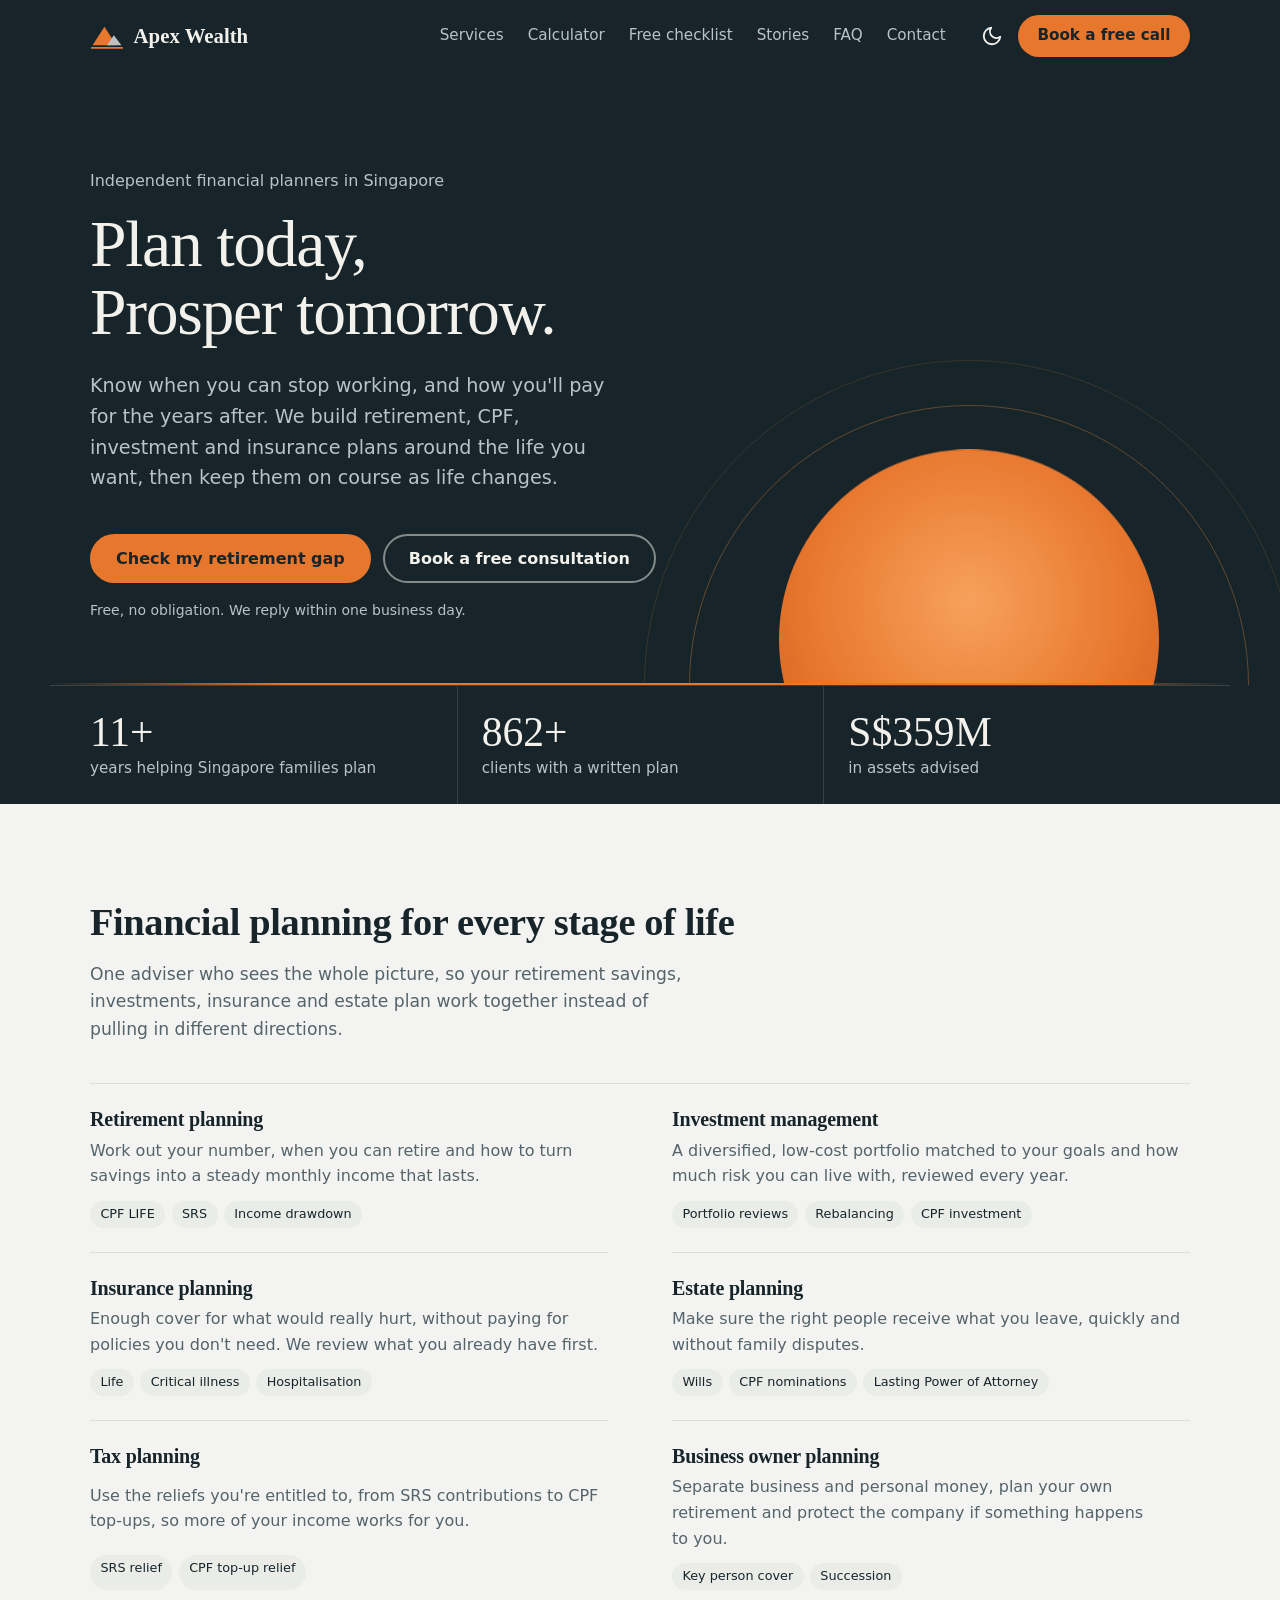
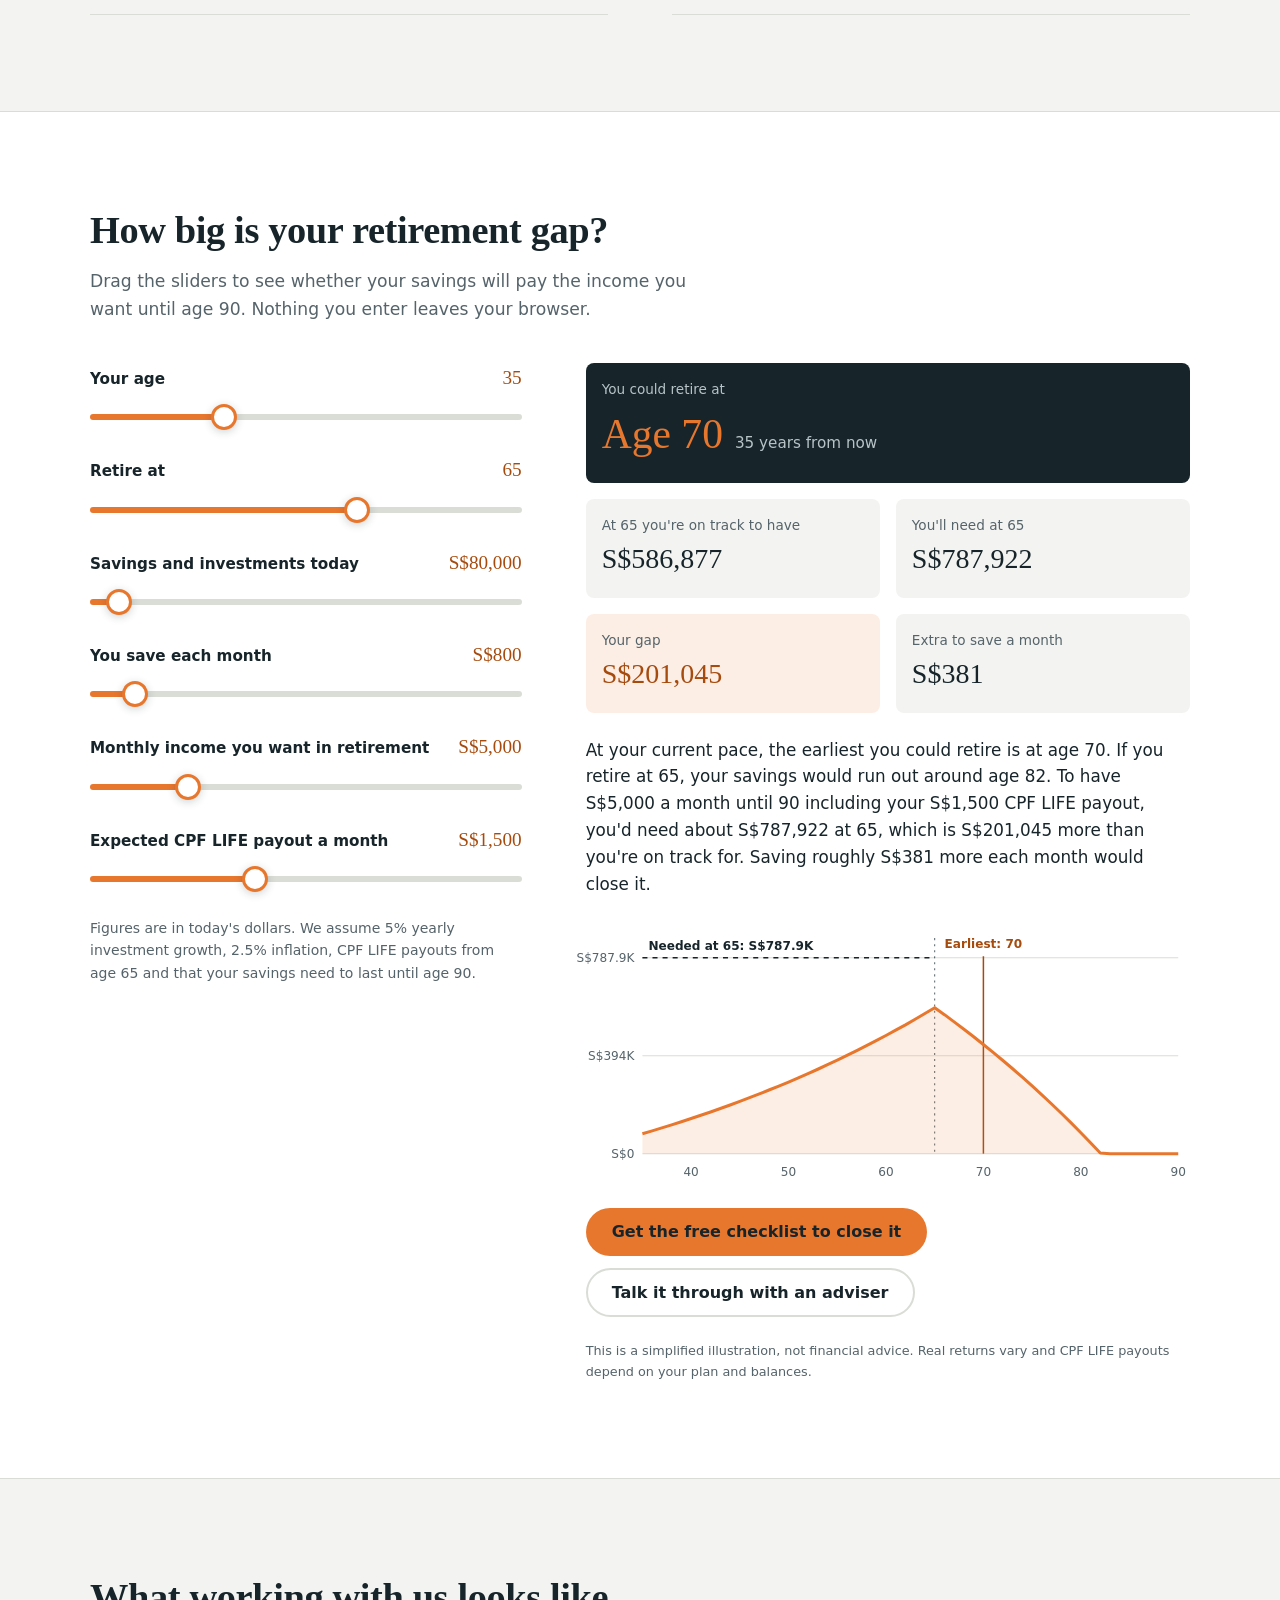
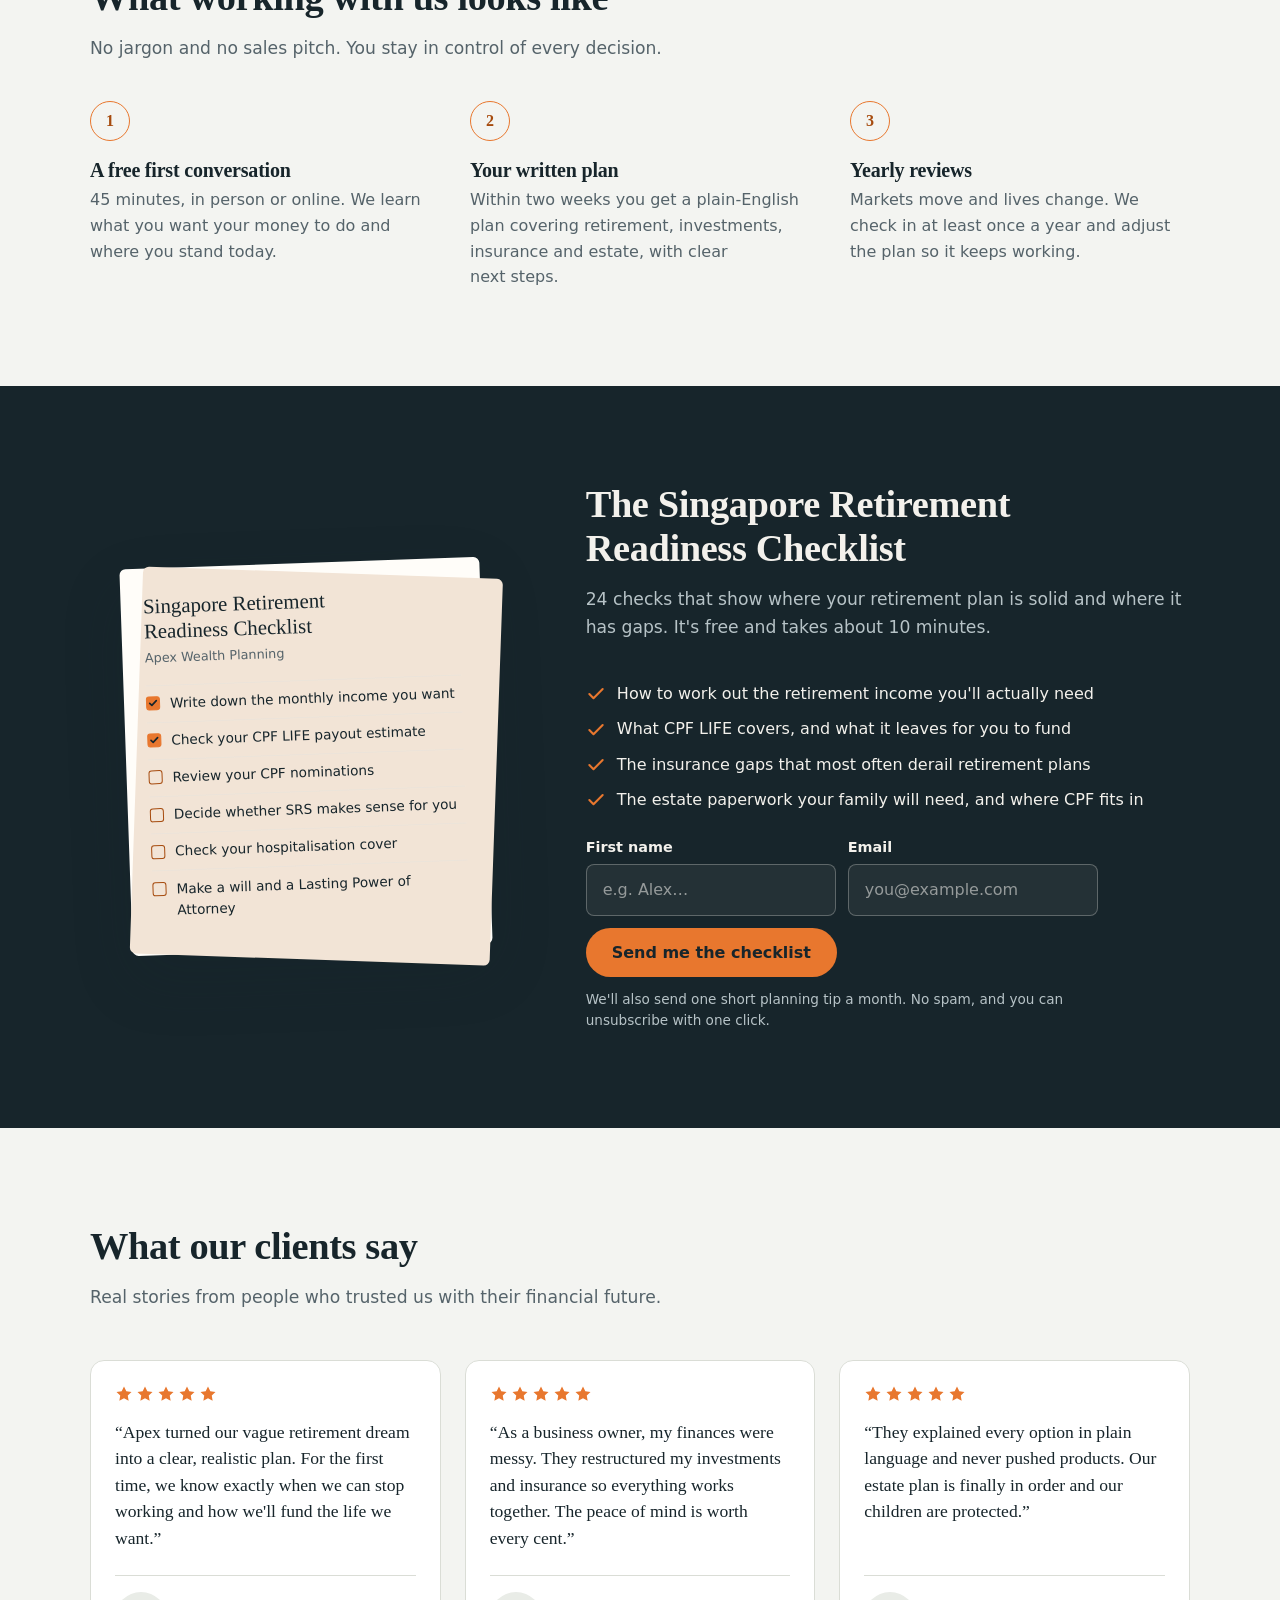
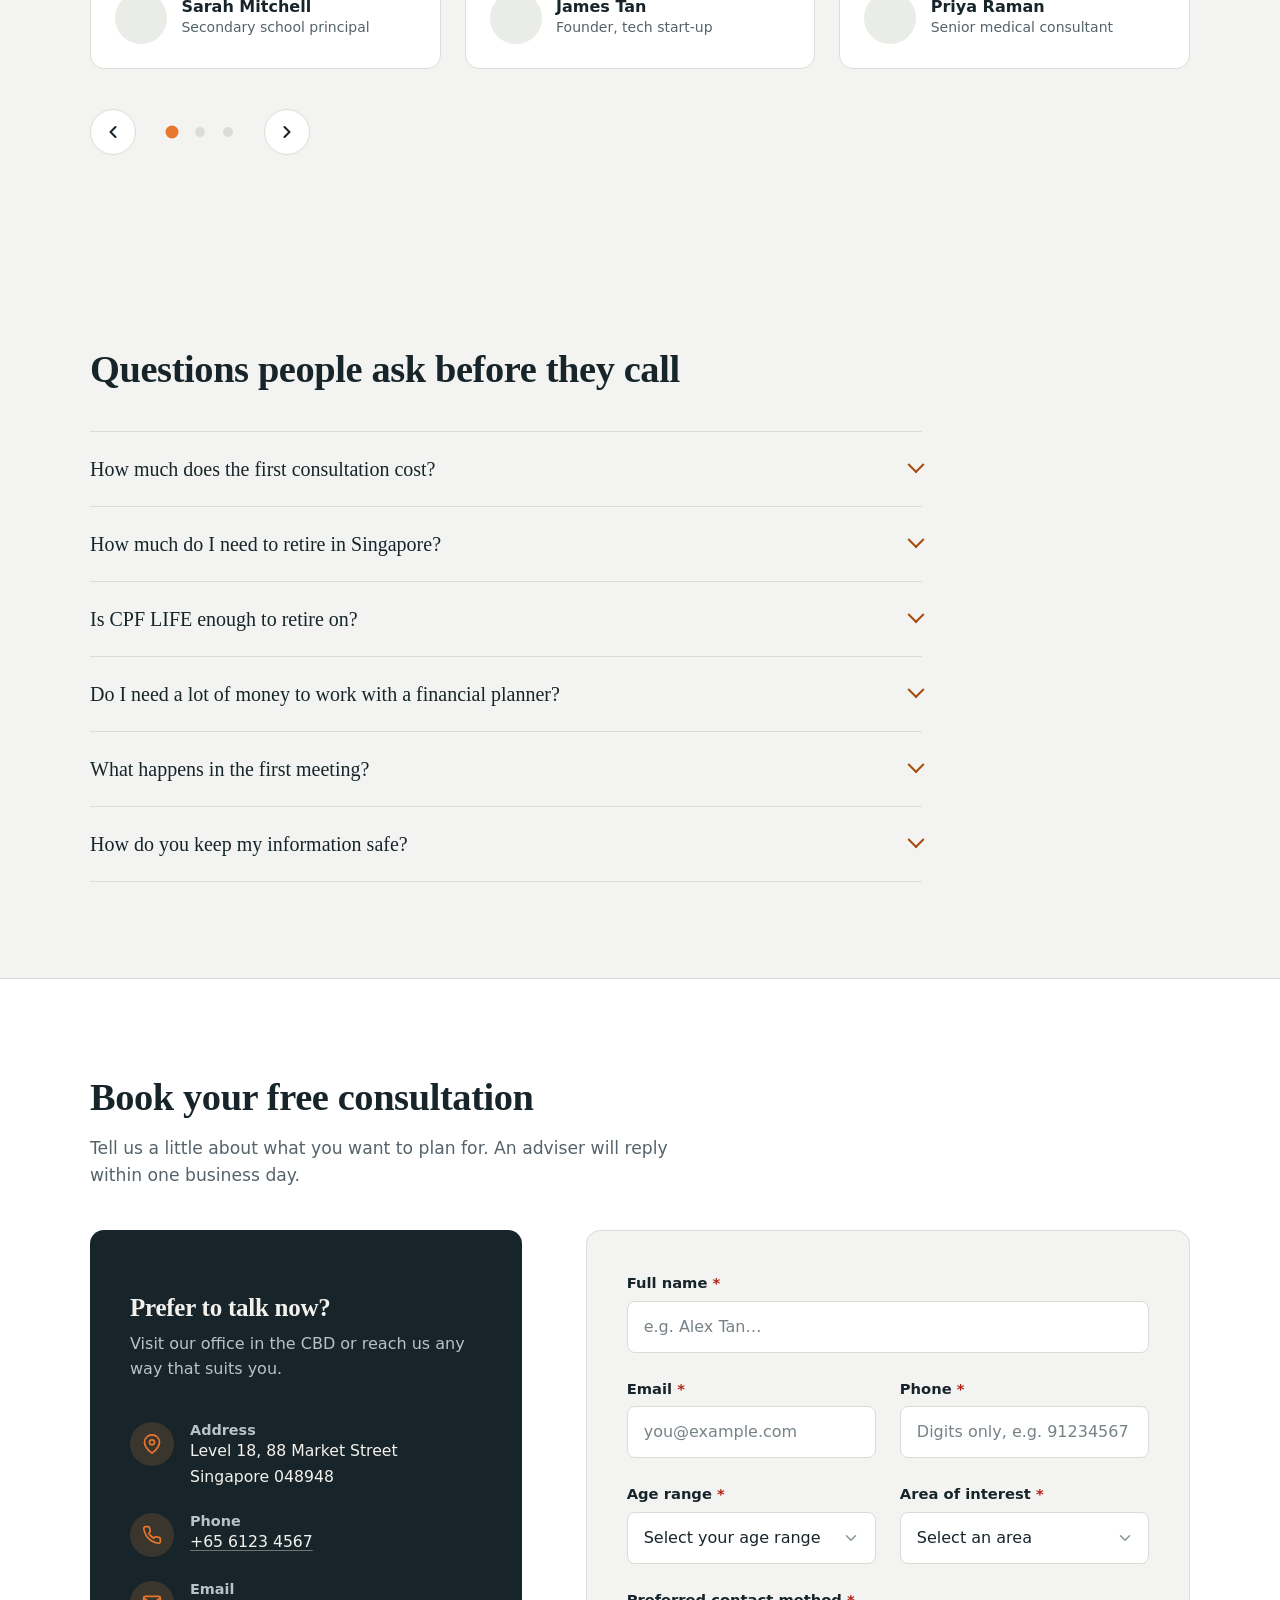
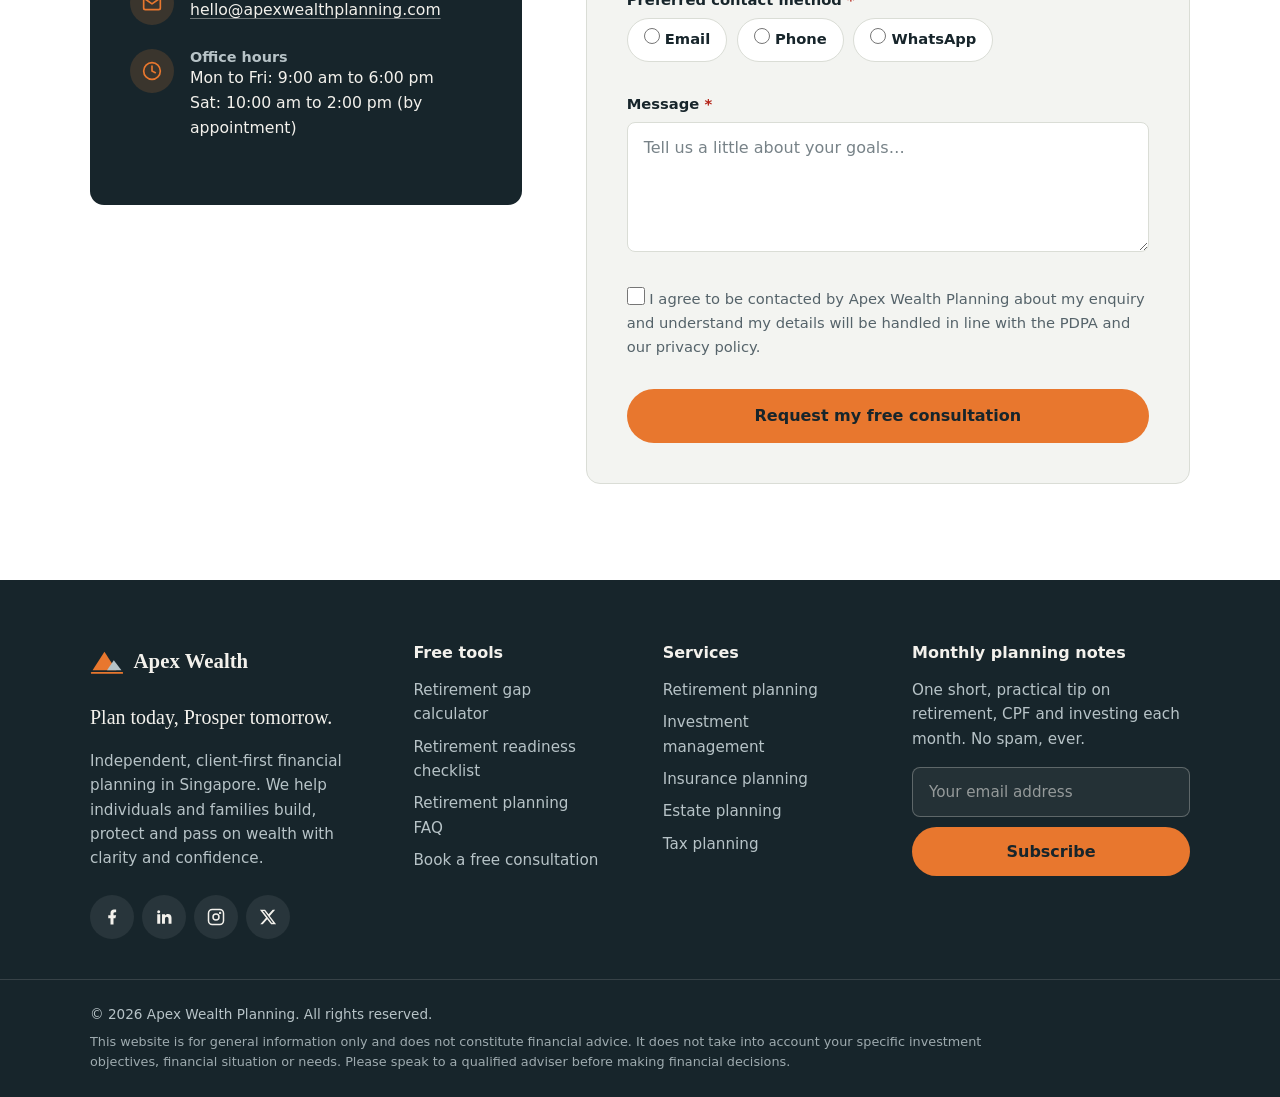
==== commit 5274c79a: "Rebrand to Apex Wealth; add earliest retirement age to calculator - Rename Horizon Wealth to Apex We" ====
--- a/index.html
+++ b/index.html
@@ -12,22 +12,22 @@
   <meta name="referrer" content="strict-origin-when-cross-origin">
 
   <!-- SEO -->
-  <title>Financial Planner Singapore | Horizon Wealth Planning</title>
+  <title>Financial Planner Singapore | Apex Wealth Planning</title>
   <meta name="description" content="Independent financial planning in Singapore: retirement and CPF planning, investments, insurance and estate plans. Use our free retirement gap calculator today.">
   <link rel="canonical" href="https://akigixon.github.io/horizon-wealth-planning/">
   <meta name="robots" content="index, follow, max-image-preview:large">
 
   <!-- Social sharing -->
   <meta property="og:type" content="website">
-  <meta property="og:site_name" content="Horizon Wealth Planning">
+  <meta property="og:site_name" content="Apex Wealth Planning">
   <meta property="og:locale" content="en_SG">
-  <meta property="og:title" content="Financial Planner Singapore | Horizon Wealth Planning">
+  <meta property="og:title" content="Apex Wealth Planning | Plan today, Prosper tomorrow">
   <meta property="og:description" content="Find out how big your retirement gap is in two minutes, then get a plan to close it. Independent retirement, investment and insurance planning in Singapore.">
   <meta property="og:url" content="https://akigixon.github.io/horizon-wealth-planning/">
   <meta property="og:image" content="https://akigixon.github.io/horizon-wealth-planning/assets/og-image.png">
   <meta property="og:image:width" content="1200">
   <meta property="og:image:height" content="630">
-  <meta property="og:image:alt" content="Horizon Wealth Planning: an orange sun rising over a horizon line">
+  <meta property="og:image:alt" content="Apex Wealth Planning: Plan today, Prosper tomorrow">
   <meta name="twitter:card" content="summary_large_image">
 
   <!-- Theme -->
@@ -52,13 +52,14 @@
       {
         "@type": "FinancialService",
         "@id": "https://akigixon.github.io/horizon-wealth-planning/#business",
-        "name": "Horizon Wealth Planning",
+        "name": "Apex Wealth Planning",
+        "slogan": "Plan today, Prosper tomorrow.",
         "url": "https://akigixon.github.io/horizon-wealth-planning/",
         "logo": "https://akigixon.github.io/horizon-wealth-planning/assets/favicon.svg",
         "image": "https://akigixon.github.io/horizon-wealth-planning/assets/og-image.png",
         "description": "Independent financial planning in Singapore: retirement and CPF planning, investment management, insurance planning, estate planning and tax planning.",
         "telephone": "+65 6123 4567",
-        "email": "hello@horizonwealthplanning.com",
+        "email": "hello@apexwealthplanning.com",
         "address": {
           "@type": "PostalAddress",
           "streetAddress": "Level 18, 88 Market Street",
@@ -77,7 +78,7 @@
         "@type": "WebSite",
         "@id": "https://akigixon.github.io/horizon-wealth-planning/#website",
         "url": "https://akigixon.github.io/horizon-wealth-planning/",
-        "name": "Horizon Wealth Planning",
+        "name": "Apex Wealth Planning",
         "inLanguage": "en-SG",
         "publisher": { "@id": "https://akigixon.github.io/horizon-wealth-planning/#business" }
       },
@@ -129,14 +130,13 @@
        ============================================================ -->
   <header class="site-header" id="siteHeader">
     <nav class="nav container" aria-label="Main navigation">
-      <a href="#home" class="logo" translate="no" aria-label="Horizon Wealth Planning home">
+      <a href="#home" class="logo" translate="no" aria-label="Apex Wealth Planning home">
         <svg class="logo-mark" viewBox="0 0 40 40" aria-hidden="true">
-          <clipPath id="logoClip"><rect x="0" y="0" width="40" height="26"/></clipPath>
-          <circle cx="20" cy="27" r="11" fill="#E8772E" clip-path="url(#logoClip)"/>
-          <path d="M4 27h32" stroke="#E8772E" stroke-width="2.4" stroke-linecap="round"/>
-          <path d="M9 32.5h22" stroke="#B7C3C7" stroke-width="1.6" stroke-linecap="round"/>
+          <path d="M3 31 L17 9 L31 31 Z" fill="#E8772E"/>
+          <path d="M20 31 L28 19 L37 31 Z" fill="#B7C3C7"/>
+          <path d="M2 34h36" stroke="#E8772E" stroke-width="2" stroke-linecap="round"/>
         </svg>
-        Horizon Wealth
+        Apex Wealth
       </a>
 
       <div class="nav-menu" id="navMenu">
@@ -175,10 +175,10 @@
         <div class="hero-grid">
           <div>
             <p class="hero-kicker">Independent financial planners in Singapore</p>
-            <h1 class="hero-title" id="heroTitle">Know when you can stop working, and how you'll pay for the years after.</h1>
+            <h1 class="hero-title" id="heroTitle">Plan today, Prosper tomorrow.</h1>
             <p class="hero-subtitle">
-              We build retirement, CPF, investment and insurance plans around the life you want,
-              then keep them on course as life changes. Start with a two-minute estimate of your retirement gap.
+              Know when you can stop working, and how you'll pay for the years after. We build retirement, CPF,
+              investment and insurance plans around the life you want, then keep them on course as life changes.
             </p>
             <div class="hero-actions">
               <a href="#calculator" class="btn btn-primary">Check my retirement gap</a>
@@ -267,50 +267,72 @@
       <div class="container">
         <header class="section-header">
           <h2 class="section-title" id="calcTitle">How big is your retirement gap?</h2>
-          <p class="section-subtitle">Enter a few numbers to see whether your savings will pay the income you want until age 90.
-            Nothing you type leaves your browser.</p>
+          <p class="section-subtitle">Drag the sliders to see whether your savings will pay the income you want until age 90.
+            Nothing you enter leaves your browser.</p>
         </header>
 
         <div class="calc">
           <form class="calc-form" id="calcForm" novalidate aria-label="Retirement gap calculator">
             <div class="calc-field">
-              <label for="calcAge">Your age</label>
-              <div class="input-affix no-prefix"><input id="calcAge" name="age" type="number" inputmode="numeric" min="18" max="75" step="1" value="35" autocomplete="off"></div>
+              <div class="calc-field-head">
+                <label for="calcAge">Your age</label>
+                <output class="calc-value" for="calcAge" id="calcAgeValue" aria-hidden="true"></output>
+              </div>
+              <input class="calc-range" id="calcAge" name="age" type="range" min="18" max="75" step="1" value="35" data-format="age">
             </div>
             <div class="calc-field">
-              <label for="calcRetire">Retire at</label>
-              <div class="input-affix no-prefix"><input id="calcRetire" name="retireAge" type="number" inputmode="numeric" min="40" max="80" step="1" value="65" autocomplete="off"></div>
+              <div class="calc-field-head">
+                <label for="calcRetire">Retire at</label>
+                <output class="calc-value" for="calcRetire" id="calcRetireValue" aria-hidden="true"></output>
+              </div>
+              <input class="calc-range" id="calcRetire" name="retireAge" type="range" min="40" max="80" step="1" value="65" data-format="age">
             </div>
             <div class="calc-field">
-              <label for="calcSavings">Savings and investments today</label>
-              <div class="input-affix"><span aria-hidden="true">S$</span><input id="calcSavings" name="savings" type="number" inputmode="numeric" min="0" max="100000000" step="1000" value="80000" autocomplete="off"></div>
+              <div class="calc-field-head">
+                <label for="calcSavings">Savings and investments today</label>
+                <output class="calc-value" for="calcSavings" id="calcSavingsValue" aria-hidden="true"></output>
+              </div>
+              <input class="calc-range" id="calcSavings" name="savings" type="range" min="0" max="2000000" step="5000" value="80000" data-format="money">
             </div>
             <div class="calc-field">
-              <label for="calcMonthly">You save each month</label>
-              <div class="input-affix"><span aria-hidden="true">S$</span><input id="calcMonthly" name="monthly" type="number" inputmode="numeric" min="0" max="1000000" step="50" value="800" autocomplete="off"></div>
+              <div class="calc-field-head">
+                <label for="calcMonthly">You save each month</label>
+                <output class="calc-value" for="calcMonthly" id="calcMonthlyValue" aria-hidden="true"></output>
+              </div>
+              <input class="calc-range" id="calcMonthly" name="monthly" type="range" min="0" max="10000" step="50" value="800" data-format="money">
             </div>
             <div class="calc-field">
-              <label for="calcIncome">Monthly income you want in retirement</label>
-              <div class="input-affix"><span aria-hidden="true">S$</span><input id="calcIncome" name="income" type="number" inputmode="numeric" min="0" max="1000000" step="100" value="5000" autocomplete="off"></div>
+              <div class="calc-field-head">
+                <label for="calcIncome">Monthly income you want in retirement</label>
+                <output class="calc-value" for="calcIncome" id="calcIncomeValue" aria-hidden="true"></output>
+              </div>
+              <input class="calc-range" id="calcIncome" name="income" type="range" min="1000" max="20000" step="100" value="5000" data-format="money">
             </div>
             <div class="calc-field">
-              <label for="calcCpf">Expected CPF LIFE payout a month</label>
-              <div class="input-affix"><span aria-hidden="true">S$</span><input id="calcCpf" name="cpf" type="number" inputmode="numeric" min="0" max="100000" step="50" value="1500" autocomplete="off"></div>
+              <div class="calc-field-head">
+                <label for="calcCpf">Expected CPF LIFE payout a month</label>
+                <output class="calc-value" for="calcCpf" id="calcCpfValue" aria-hidden="true"></output>
+              </div>
+              <input class="calc-range" id="calcCpf" name="cpf" type="range" min="0" max="4000" step="50" value="1500" data-format="money">
             </div>
             <p class="calc-assumptions" id="calcAssumptions">
-              Figures are in today's dollars. We assume 5% yearly investment growth, 2.5% inflation and that your savings need to last until age 90.
+              Figures are in today's dollars. We assume 5% yearly investment growth, 2.5% inflation, CPF LIFE payouts from age 65 and that your savings need to last until age 90.
             </p>
             <p class="error-msg calc-field full" id="calcError" aria-live="polite"></p>
           </form>
 
           <div class="calc-result">
             <dl class="calc-figures">
+              <div class="calc-figure is-headline">
+                <dt>You could retire at</dt>
+                <dd><span id="calcEarliest">–</span> <span class="calc-figure-note" id="calcEarliestNote"></span></dd>
+              </div>
               <div class="calc-figure">
                 <dt id="projLabel">You're on track to have</dt>
                 <dd id="calcProjected">–</dd>
               </div>
               <div class="calc-figure">
-                <dt>You'll need</dt>
+                <dt id="neededLabel">You'll need</dt>
                 <dd id="calcNeeded">–</dd>
               </div>
               <div class="calc-figure is-gap">
@@ -318,7 +340,7 @@
                 <dd id="calcGap">–</dd>
               </div>
               <div class="calc-figure">
-                <dt id="extraLabel">Extra to save a month</dt>
+                <dt>Extra to save a month</dt>
                 <dd id="calcExtra">–</dd>
               </div>
             </dl>
@@ -374,7 +396,7 @@
         <div class="paper-stack" aria-hidden="true">
           <div class="paper">
             <p class="paper-title">Singapore Retirement Readiness Checklist</p>
-            <p class="paper-sub">Horizon Wealth Planning</p>
+            <p class="paper-sub">Apex Wealth Planning</p>
             <ul>
               <li class="done">Write down the monthly income you want</li>
               <li class="done">Check your CPF LIFE payout estimate</li>
@@ -448,7 +470,7 @@
                 <article class="testimonial-card">
                   <div class="stars" role="img" aria-label="Rated 5 out of 5 stars"></div>
                   <blockquote class="testimonial-quote">
-                    “Horizon turned our vague retirement dream into a clear, realistic plan. For the first time,
+                    “Apex turned our vague retirement dream into a clear, realistic plan. For the first time,
                     we know exactly when we can stop working and how we'll fund the life we want.”
                   </blockquote>
                   <div class="testimonial-author">
@@ -524,7 +546,7 @@
                 <article class="testimonial-card">
                   <div class="stars" role="img" aria-label="Rated 5 out of 5 stars"></div>
                   <blockquote class="testimonial-quote">
-                    “After my husband passed, I felt lost with our finances. The Horizon team was patient,
+                    “After my husband passed, I felt lost with our finances. The Apex team was patient,
                     compassionate and helped me build a secure income for the years ahead.”
                   </blockquote>
                   <div class="testimonial-author">
@@ -634,7 +656,7 @@
                 </span>
                 <div>
                   <h4>Email</h4>
-                  <p><a href="mailto:hello@horizonwealthplanning.com">hello@horizonwealthplanning.com</a></p>
+                  <p><a href="mailto:hello@apexwealthplanning.com">hello@apexwealthplanning.com</a></p>
                 </div>
               </li>
               <li class="info-item">
@@ -744,7 +766,7 @@
                   <label class="checkbox-wrap" id="consentWrap" for="consent">
                     <input type="checkbox" id="consent" name="consent"
                            required aria-required="true" aria-describedby="consent-error">
-                    <span>I agree to be contacted by Horizon Wealth Planning about my enquiry and understand my
+                    <span>I agree to be contacted by Apex Wealth Planning about my enquiry and understand my
                       details will be handled in line with the PDPA and our privacy policy.</span>
                   </label>
                   <span class="error-msg" id="consent-error" aria-live="polite"></span>
@@ -769,28 +791,28 @@
       <div class="footer-grid">
         <!-- Column 1: Logo & description -->
         <div class="footer-col footer-about">
-          <a href="#home" class="logo" translate="no" aria-label="Horizon Wealth Planning, back to top">
+          <a href="#home" class="logo" translate="no" aria-label="Apex Wealth Planning, back to top">
             <svg class="logo-mark" viewBox="0 0 40 40" aria-hidden="true">
-              <clipPath id="logoClipFooter"><rect x="0" y="0" width="40" height="26"/></clipPath>
-              <circle cx="20" cy="27" r="11" fill="#E8772E" clip-path="url(#logoClipFooter)"/>
-              <path d="M4 27h32" stroke="#E8772E" stroke-width="2.4" stroke-linecap="round"/>
-              <path d="M9 32.5h22" stroke="#B7C3C7" stroke-width="1.6" stroke-linecap="round"/>
+              <path d="M3 31 L17 9 L31 31 Z" fill="#E8772E"/>
+          <path d="M20 31 L28 19 L37 31 Z" fill="#B7C3C7"/>
+          <path d="M2 34h36" stroke="#E8772E" stroke-width="2" stroke-linecap="round"/>
             </svg>
-            Horizon Wealth
+            Apex Wealth
           </a>
+          <p class="footer-slogan">Plan today, Prosper tomorrow.</p>
           <p>Independent, client-first financial planning in Singapore. We help individuals and families build, protect and pass on wealth with clarity and confidence.</p>
 
           <div class="socials">
-            <a href="https://www.facebook.com" class="social-link" aria-label="Horizon Wealth Planning on Facebook" target="_blank" rel="noopener noreferrer">
+            <a href="https://www.facebook.com" class="social-link" aria-label="Apex Wealth Planning on Facebook" target="_blank" rel="noopener noreferrer">
               <svg viewBox="0 0 24 24" fill="currentColor" aria-hidden="true"><path d="M14 13.5h2.5l1-4H14v-2c0-1.03 0-2 2-2h1.5V2.14A28 28 0 0 0 14.64 2C11.93 2 10 3.66 10 6.7v2.8H7v4h3V22h4v-8.5z"/></svg>
             </a>
-            <a href="https://www.linkedin.com" class="social-link" aria-label="Horizon Wealth Planning on LinkedIn" target="_blank" rel="noopener noreferrer">
+            <a href="https://www.linkedin.com" class="social-link" aria-label="Apex Wealth Planning on LinkedIn" target="_blank" rel="noopener noreferrer">
               <svg viewBox="0 0 24 24" fill="currentColor" aria-hidden="true"><path d="M6.94 5a2 2 0 1 1-4-.002 2 2 0 0 1 4 .002zM7 8.48H3V21h4V8.48zm6.32 0H9.34V21h3.94v-6.57c0-3.66 4.77-4 4.77 0V21H22v-7.93c0-6.17-7.06-5.94-8.72-2.91l.04-1.68z"/></svg>
             </a>
-            <a href="https://www.instagram.com" class="social-link" aria-label="Horizon Wealth Planning on Instagram" target="_blank" rel="noopener noreferrer">
+            <a href="https://www.instagram.com" class="social-link" aria-label="Apex Wealth Planning on Instagram" target="_blank" rel="noopener noreferrer">
               <svg viewBox="0 0 24 24" fill="none" stroke="currentColor" stroke-width="2" stroke-linecap="round" stroke-linejoin="round" aria-hidden="true"><rect x="2" y="2" width="20" height="20" rx="5"/><circle cx="12" cy="12" r="4"/><circle cx="17.5" cy="6.5" r="0.6" fill="currentColor"/></svg>
             </a>
-            <a href="https://x.com" class="social-link" aria-label="Horizon Wealth Planning on X" target="_blank" rel="noopener noreferrer">
+            <a href="https://x.com" class="social-link" aria-label="Apex Wealth Planning on X" target="_blank" rel="noopener noreferrer">
               <svg viewBox="0 0 24 24" fill="currentColor" aria-hidden="true"><path d="M18.244 2.25h3.308l-7.227 8.26 8.502 11.24H16.17l-5.214-6.817L4.99 21.75H1.68l7.73-8.835L1.254 2.25H8.08l4.713 6.231zm-1.161 17.52h1.833L7.084 4.126H5.117z"/></svg>
             </a>
           </div>
@@ -842,7 +864,7 @@
     <!-- Bottom bar -->
     <div class="footer-bottom">
       <div class="container">
-        <p>© <span id="currentYear">2026</span> Horizon Wealth Planning. All rights reserved.</p>
+        <p>© <span id="currentYear">2026</span> Apex Wealth Planning. All rights reserved.</p>
         <p>This website is for general information only and does not constitute financial advice. It does not take into account your specific investment objectives, financial situation or needs. Please speak to a qualified adviser before making financial decisions.</p>
       </div>
     </div>
--- a/assets/site.css
+++ b/assets/site.css
@@ -1,5 +1,5 @@
 /* ==========================================================
-   Horizon Wealth Planning: site styles
+   Apex Wealth Planning: site styles
    Loaded as an external file so the Content-Security-Policy in
    index.html can forbid inline styles and scripts.
    ========================================================== */
@@ -596,45 +596,93 @@
 
 .calc-form {
   display: grid;
-  grid-template-columns: 1fr 1fr;
-  gap: var(--space-sm) var(--space-md);
+  grid-template-columns: 1fr;
+  gap: var(--space-md);
   align-content: start;
-  align-items: end; /* keeps inputs level when labels wrap to two lines */
-}
-
-.calc-field { display: grid; gap: 0.35rem; min-width: 0; }
+}
+
+.calc-field { display: grid; gap: 0.6rem; min-width: 0; }
 .calc-field.full { grid-column: 1 / -1; }
 
+.calc-field-head {
+  display: flex;
+  justify-content: space-between;
+  align-items: baseline;
+  gap: var(--space-sm);
+}
+
 .calc-field label {
-  font-size: 0.9rem;
+  font-size: 0.95rem;
   font-weight: 600;
 }
 
-.input-affix {
-  display: flex;
-  align-items: center;
-  border: 1.5px solid var(--line);
-  border-radius: var(--radius-sm);
-  background: var(--bg);
-  transition: border-color var(--transition);
-}
-.input-affix:focus-within { border-color: var(--orange); }
-.input-affix span {
-  padding-left: 0.8rem;
-  color: var(--muted);
-  font-size: 0.95rem;
-}
-.input-affix input {
+.calc-value {
+  font-family: var(--font-display);
+  font-size: 1.2rem;
+  font-weight: 500;
+  font-variant-numeric: tabular-nums;
+  color: var(--orange-text);
+  white-space: nowrap;
+}
+
+/* Range sliders: --fill (0–100%) is set by site.js so the track fills up to the thumb */
+.calc-range {
+  --fill: 50%;
+  -webkit-appearance: none;
+  appearance: none;
   width: 100%;
-  min-width: 0;
-  padding: 0.7rem 0.8rem 0.7rem 0.4rem;
-  border: none;
+  height: 28px;              /* generous hit area; the visible track is thinner */
   background: transparent;
-  font-variant-numeric: tabular-nums;
-}
-.input-affix input:focus { outline: none; }
-.input-affix.no-prefix input { padding-left: 0.8rem; }
-.input-affix.invalid { border-color: var(--error); }
+  cursor: pointer;
+  touch-action: pan-y;       /* horizontal drags move the slider, vertical still scrolls */
+}
+
+.calc-range:focus { outline: none; }
+
+.calc-range::-webkit-slider-runnable-track {
+  height: 6px;
+  border-radius: var(--radius-pill);
+  background: linear-gradient(to right, var(--orange) var(--fill), var(--line) var(--fill));
+}
+
+.calc-range::-moz-range-track {
+  height: 6px;
+  border-radius: var(--radius-pill);
+  background: var(--line);
+}
+
+.calc-range::-moz-range-progress {
+  height: 6px;
+  border-radius: var(--radius-pill);
+  background: var(--orange);
+}
+
+.calc-range::-webkit-slider-thumb {
+  -webkit-appearance: none;
+  appearance: none;
+  width: 26px;
+  height: 26px;
+  margin-top: -10px;
+  border-radius: 50%;
+  background: var(--surface);
+  border: 3px solid var(--orange);
+  box-shadow: 0 2px 8px rgba(23, 37, 43, 0.2);
+  transition: transform var(--transition);
+}
+
+.calc-range::-moz-range-thumb {
+  width: 20px;
+  height: 20px;
+  border-radius: 50%;
+  background: var(--surface);
+  border: 3px solid var(--orange);
+  box-shadow: 0 2px 8px rgba(23, 37, 43, 0.2);
+}
+
+.calc-range:active::-webkit-slider-thumb { transform: scale(1.12); }
+
+.calc-range:focus-visible::-webkit-slider-thumb { box-shadow: 0 0 0 4px var(--orange-soft), 0 0 0 6px var(--orange); }
+.calc-range:focus-visible::-moz-range-thumb { box-shadow: 0 0 0 4px var(--orange-soft), 0 0 0 6px var(--orange); }
 
 .calc-assumptions {
   grid-column: 1 / -1;
@@ -670,6 +718,27 @@
 }
 
 .calc-figure.is-gap { background: var(--orange-soft); }
+
+/* The headline answer: earliest age you could retire */
+.calc-figure.is-headline {
+  grid-column: 1 / -1;
+  background: var(--band);
+  color: var(--on-band);
+}
+.calc-figure.is-headline dt { color: var(--on-band-muted); }
+.calc-figure.is-headline dd {
+  display: flex;
+  flex-wrap: wrap;
+  align-items: baseline;
+  gap: 0.25rem 0.75rem;
+  font-size: clamp(1.9rem, 4.5vw, 2.6rem);
+}
+.calc-figure.is-headline #calcEarliest { color: var(--orange); }
+.calc-figure-note {
+  font-family: var(--font-body);
+  font-size: 0.95rem;
+  color: var(--on-band-muted);
+}
 .calc-figure.is-gap dd { color: var(--orange-text); }
 
 .calc-summary { font-size: 1.05rem; }
@@ -682,6 +751,8 @@
 .chart-line { stroke: var(--orange); stroke-width: 3; fill: none; stroke-linejoin: round; }
 .chart-area { fill: var(--orange-soft); }
 .chart-retire { stroke: var(--muted); stroke-width: 1; stroke-dasharray: 2 4; }
+.chart-earliest { stroke: var(--orange-text); stroke-width: 1.5; }
+.chart-earliest-label { fill: var(--orange-text); font-size: 12px; font-weight: 600; font-family: var(--font-body); }
 
 .calc-actions {
   display: flex;
@@ -1297,6 +1368,12 @@
 }
 
 .footer-about p { margin-block: var(--space-sm) var(--space-md); max-width: 30rem; }
+.footer-about .footer-slogan {
+  margin-bottom: 0;
+  font-family: var(--font-display);
+  font-size: var(--step-1);
+  color: var(--on-band);
+}
 
 .footer-links li + li { margin-top: 0.5rem; }
 
@@ -1507,7 +1584,7 @@
   .hero .container { position: relative; }
   .hero-grid { padding-bottom: var(--space-xl); max-width: 36rem; }
   .horizon-sun { transform: translateY(38%); }
-  .horizon { position: absolute; left: 0; right: 0; bottom: 0; height: 100%; margin: 0; }
+  .horizon { position: absolute; left: 0; right: 0; bottom: 0; height: 100%; margin: 0; clip-path: inset(-100vh -100vw 0 -100vw); } /* clip only below the horizon line */
   .horizon-sun { right: 6%; width: 380px; }
   .horizon-rings { right: calc(6% - 90px); width: 560px; }
 
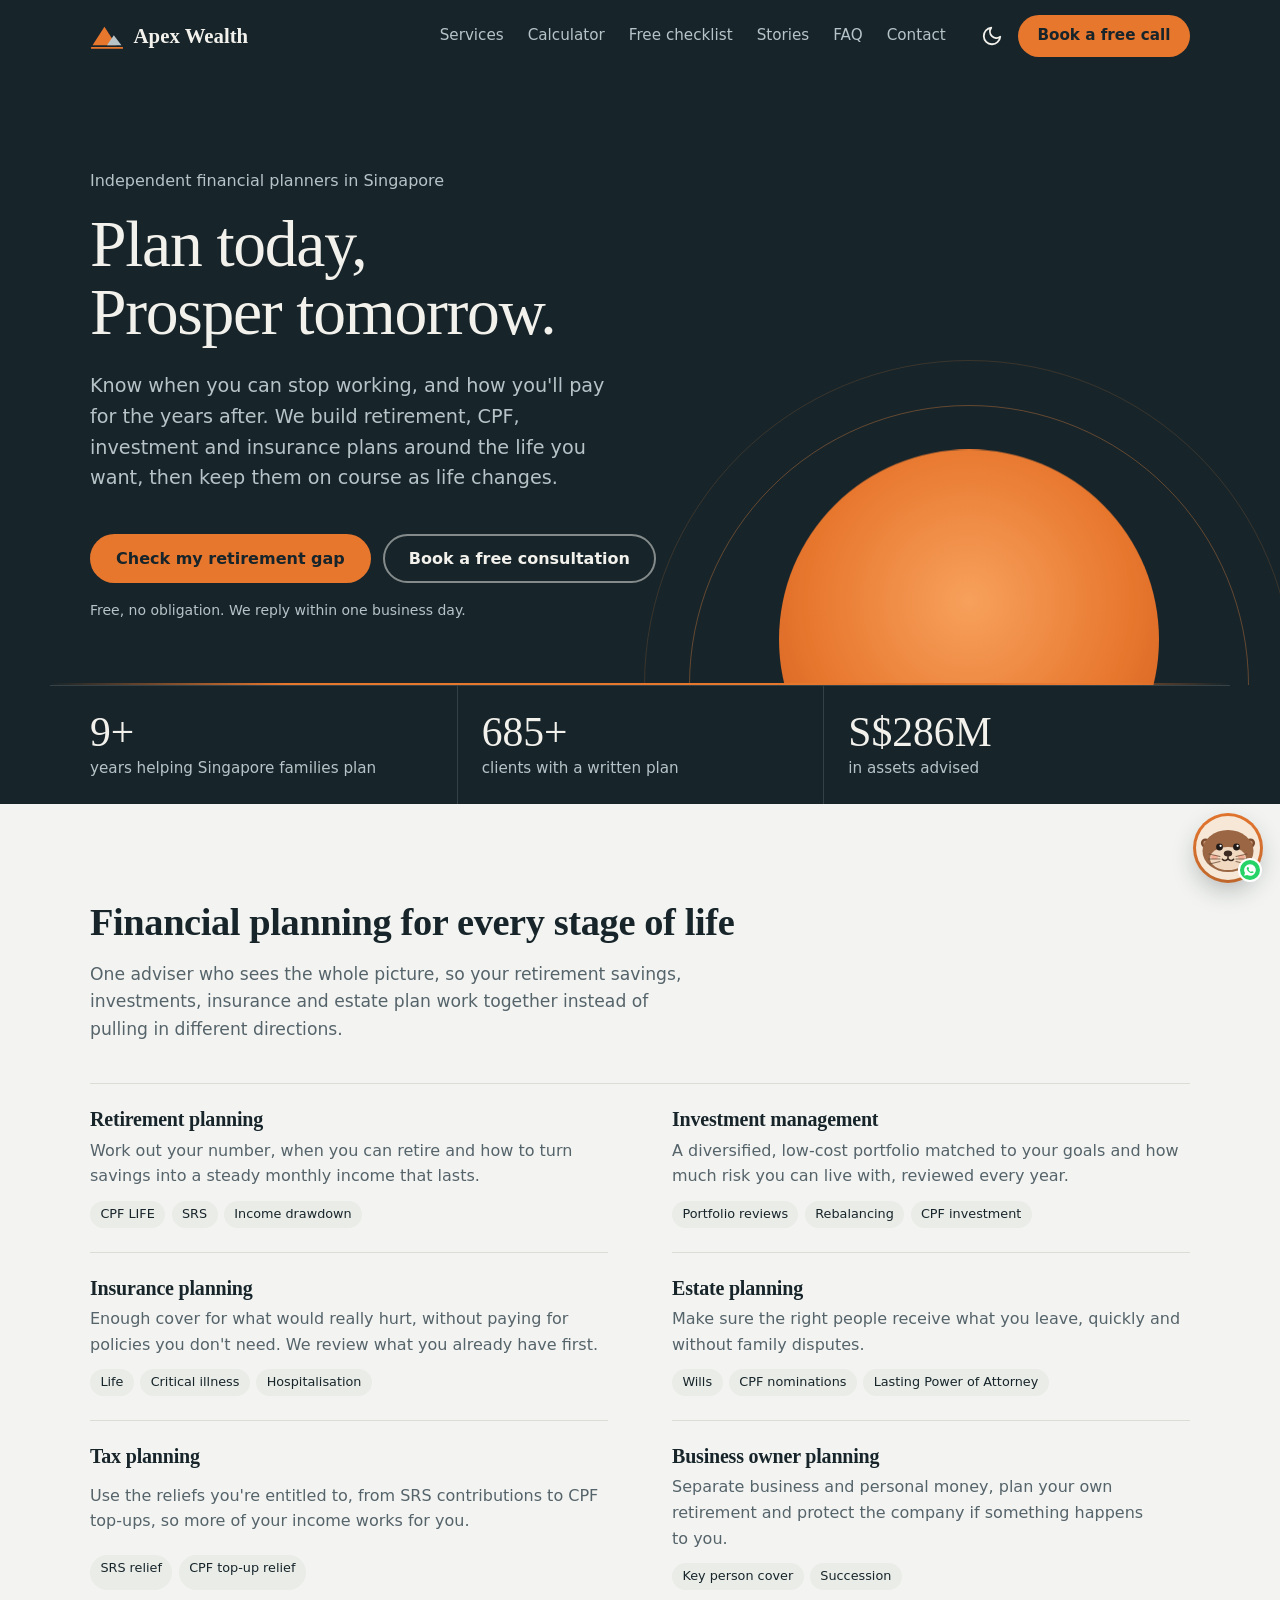
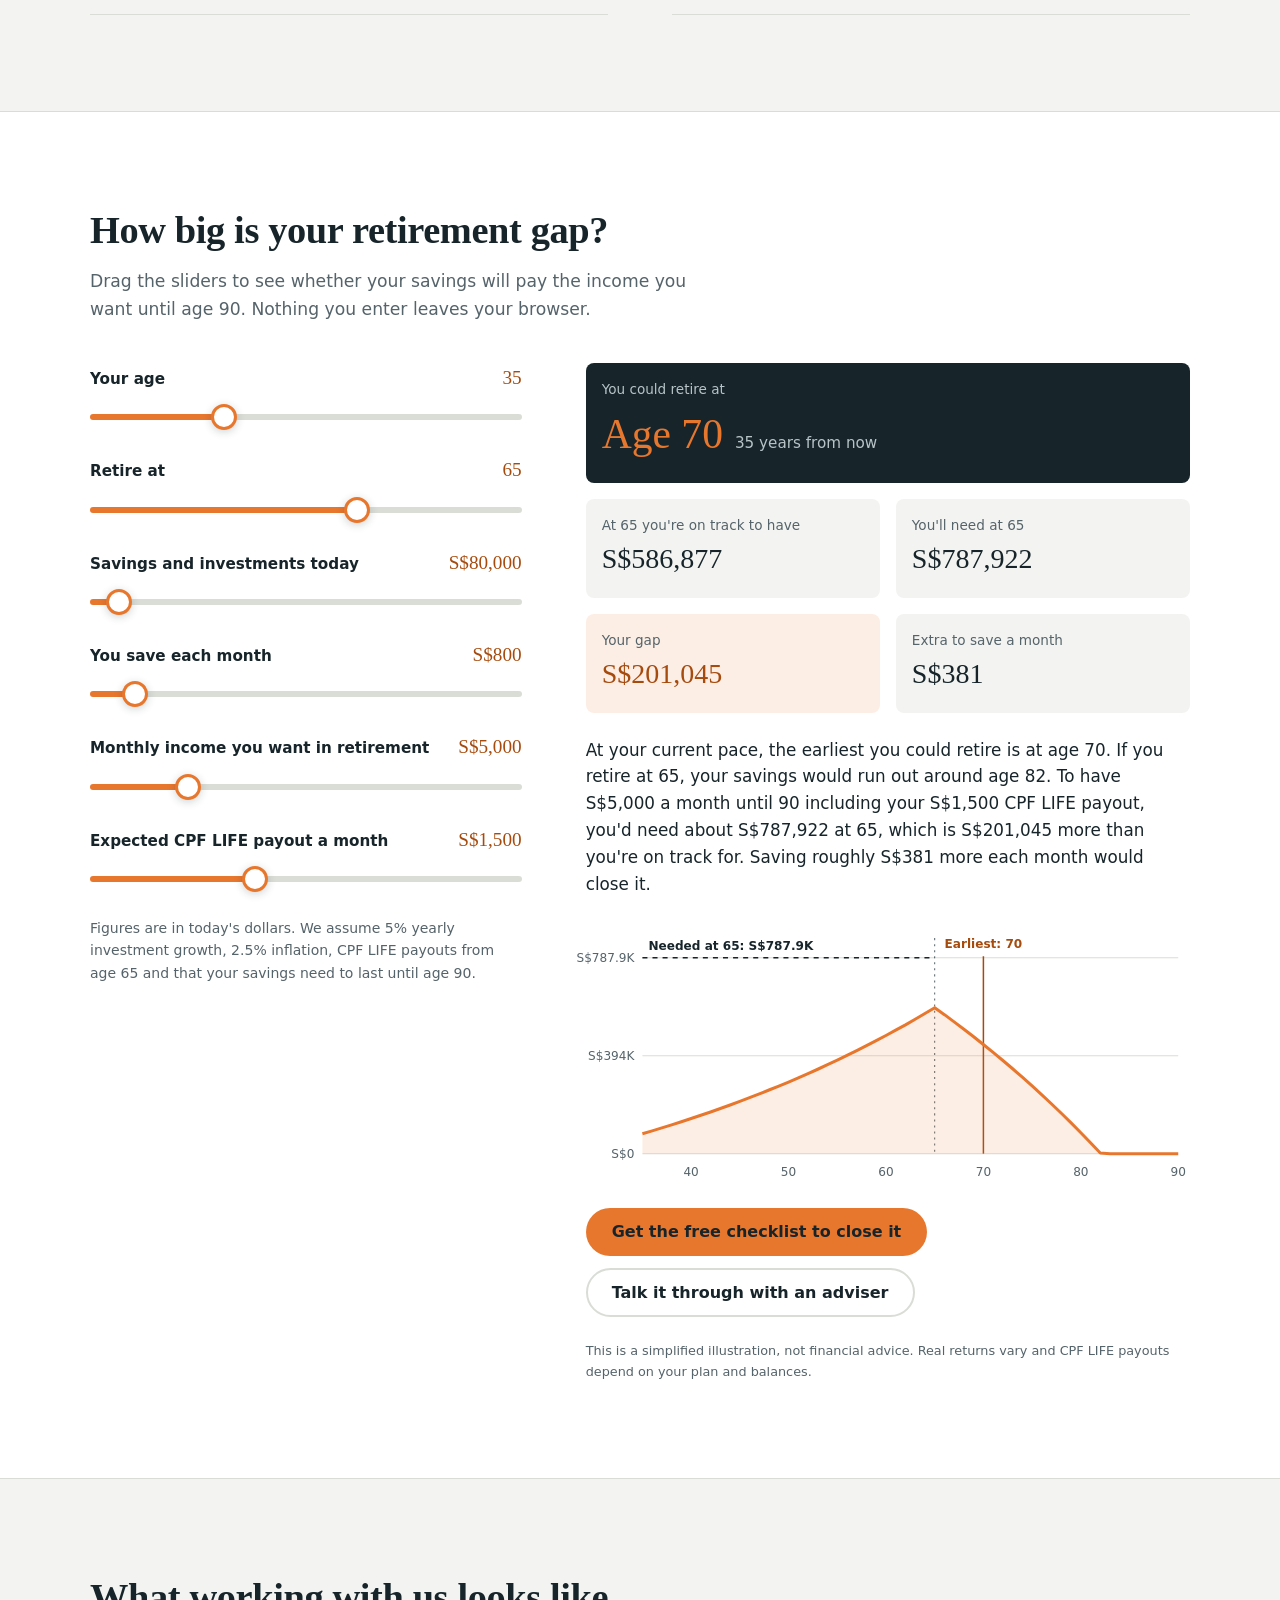
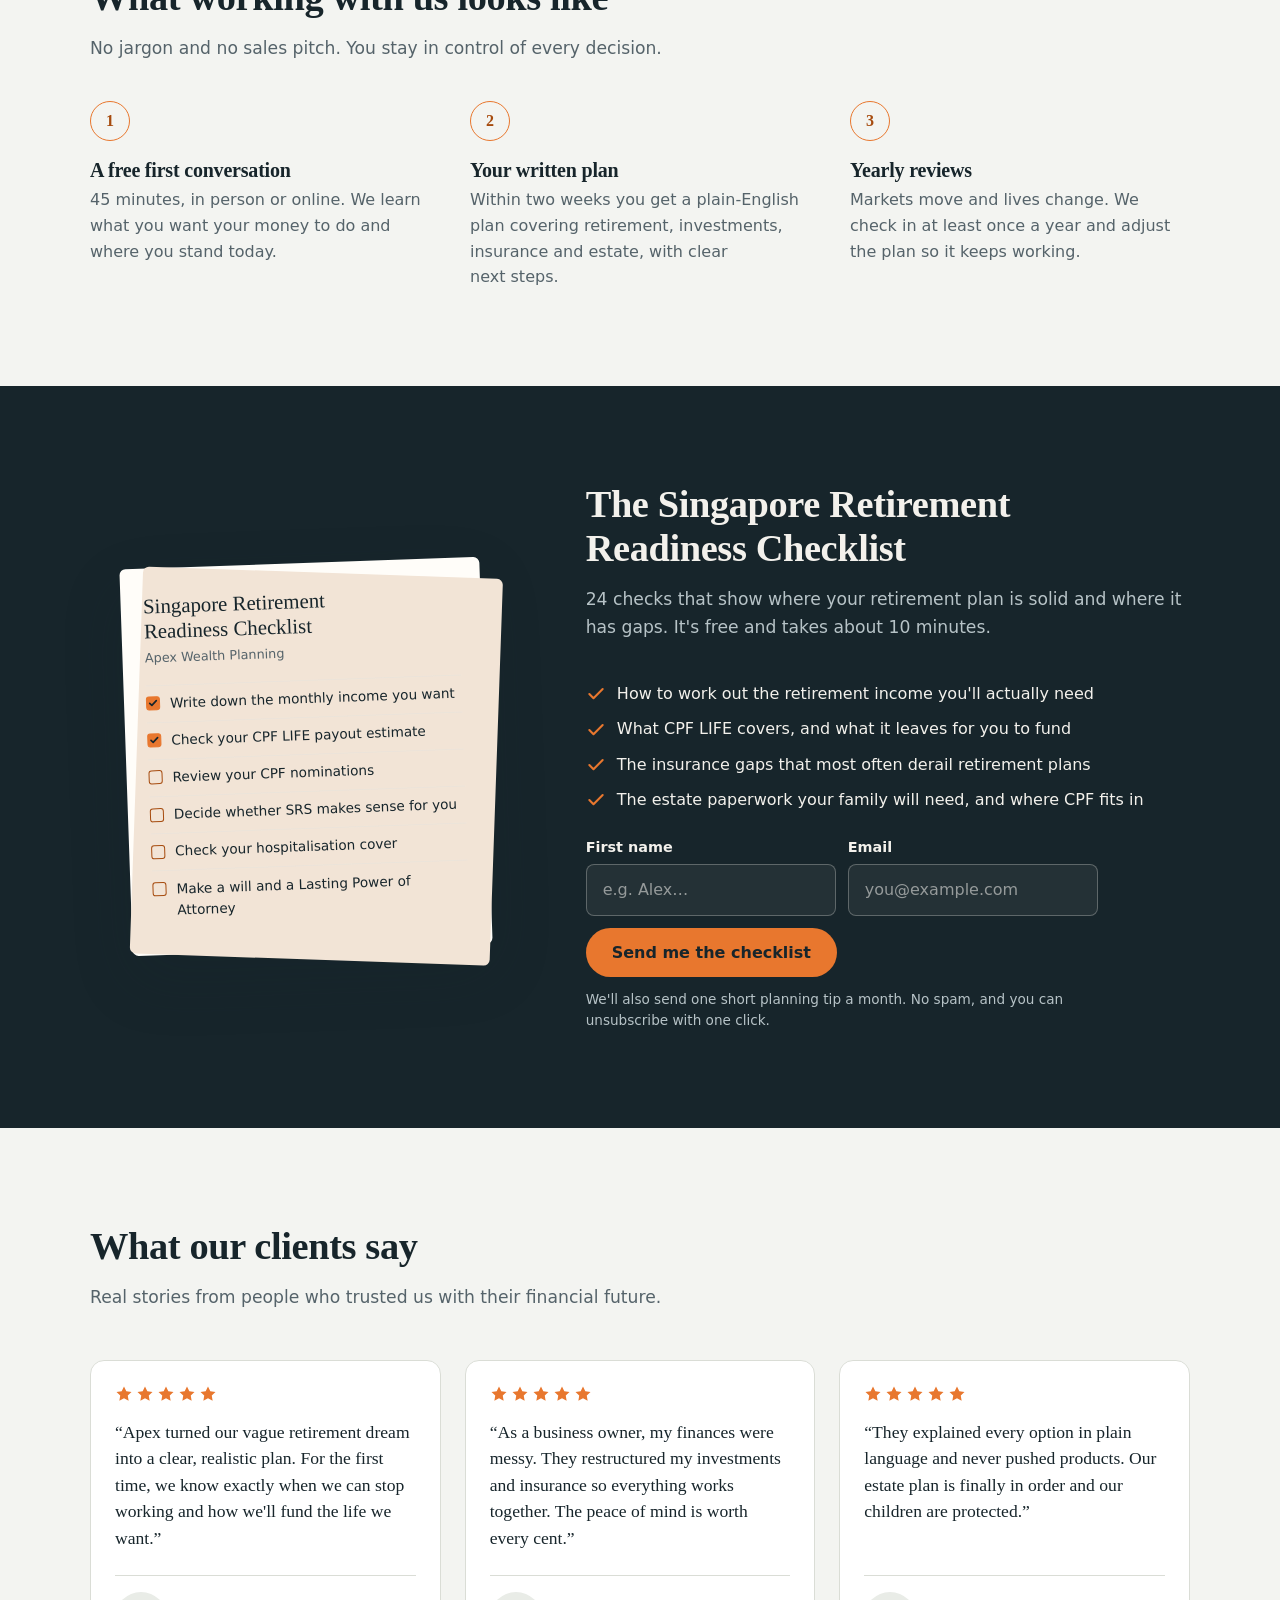
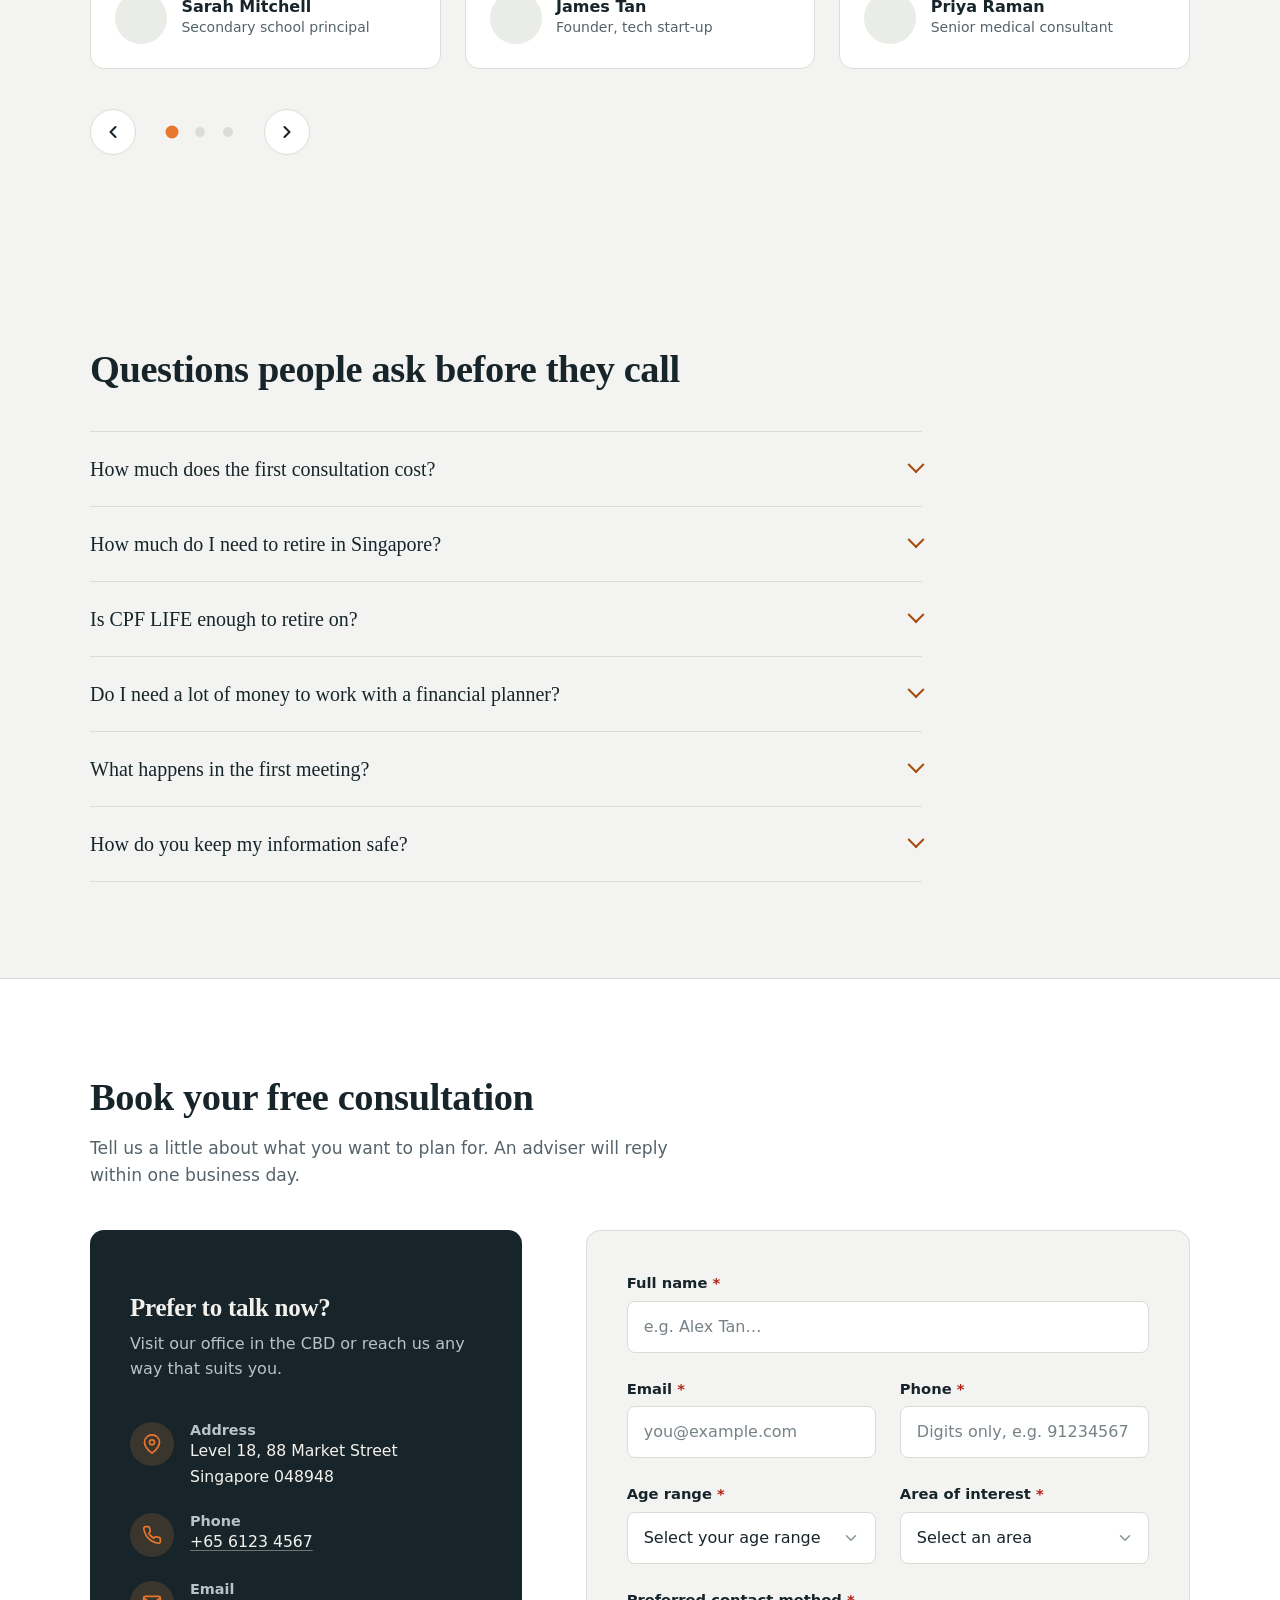
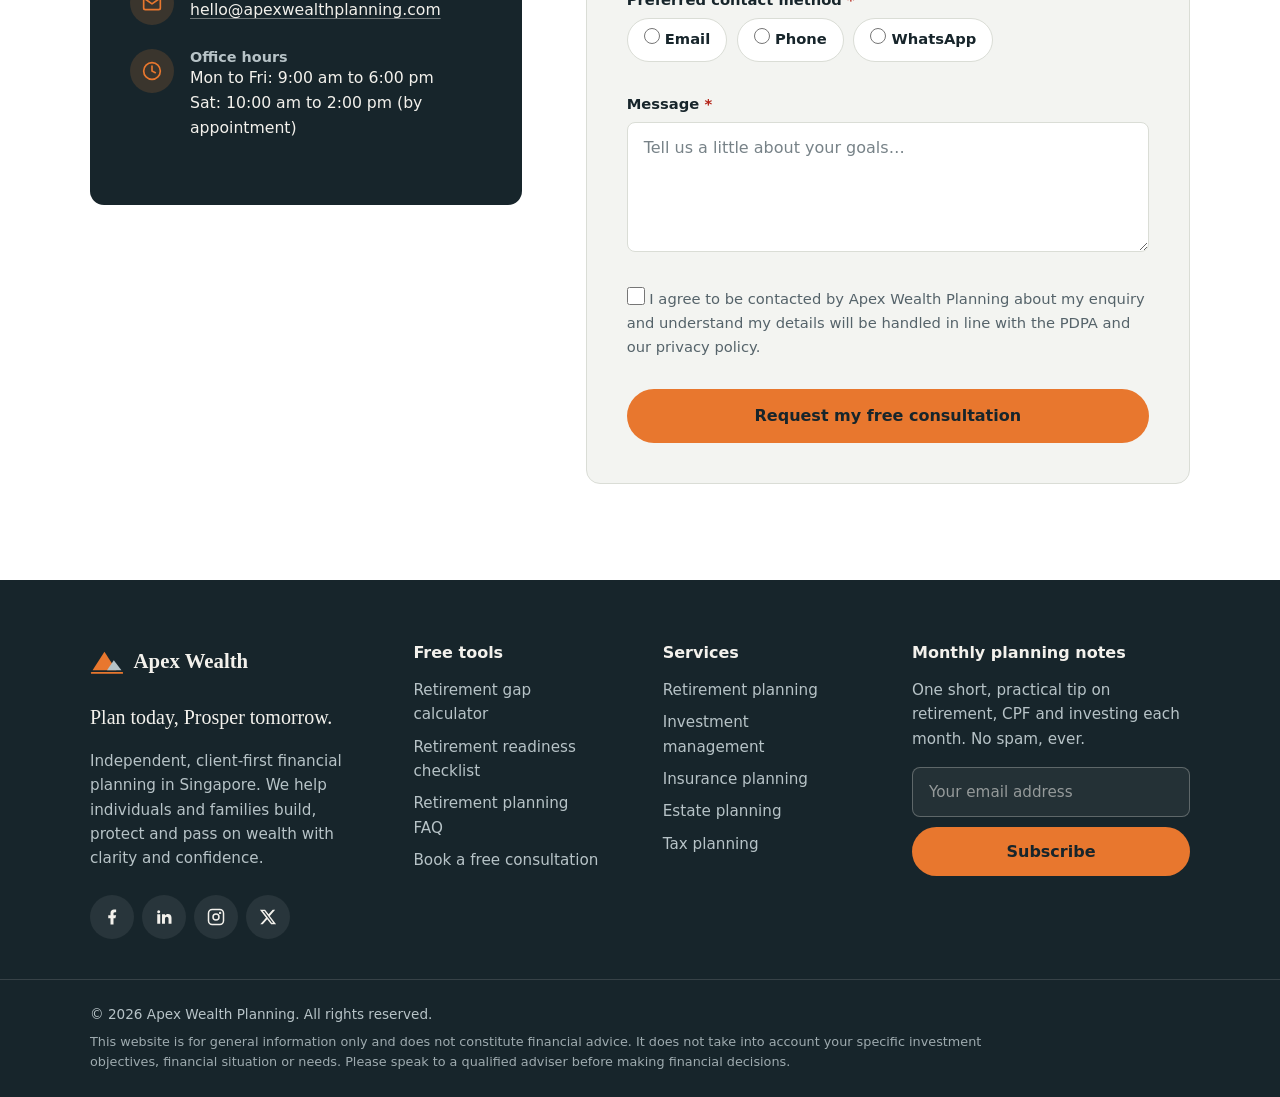
==== commit 3744f191: "Add lunch talk invitation and otter WhatsApp chat widget - Invitation popup after 10s of visible tim" ====
--- a/index.html
+++ b/index.html
@@ -73,6 +73,36 @@
           { "@type": "OpeningHoursSpecification", "dayOfWeek": "Saturday", "opens": "10:00", "closes": "14:00" }
         ],
         "knowsAbout": ["Retirement planning", "CPF LIFE", "Supplementary Retirement Scheme", "Investment management", "Insurance planning", "Estate planning", "Tax planning"]
+      },
+      {
+        "@type": "Event",
+        "@id": "https://akigixon.github.io/horizon-wealth-planning/#lunch-talk-2026-09-30",
+        "name": "What is your retirement figure, and how to plan accordingly with the OODA framework",
+        "description": "A free lunchtime talk by Apex Wealth Planning in Singapore's CBD. Work out your retirement figure, then learn how to plan for it using the OODA loop: Observe, Orient, Decide, Act. Light refreshments are provided. Seats are limited.",
+        "startDate": "2026-09-30T12:30:00+08:00",
+        "endDate": "2026-09-30T13:30:00+08:00",
+        "eventStatus": "https://schema.org/EventScheduled",
+        "eventAttendanceMode": "https://schema.org/OfflineEventAttendanceMode",
+        "isAccessibleForFree": true,
+        "location": {
+          "@type": "Place",
+          "name": "60 Cecil Street",
+          "address": {
+            "@type": "PostalAddress",
+            "streetAddress": "60 Cecil Street",
+            "addressLocality": "Singapore",
+            "postalCode": "049709",
+            "addressCountry": "SG"
+          }
+        },
+        "offers": {
+          "@type": "Offer",
+          "price": "0",
+          "priceCurrency": "SGD",
+          "availability": "https://schema.org/LimitedAvailability",
+          "url": "https://akigixon.github.io/horizon-wealth-planning/"
+        },
+        "organizer": { "@id": "https://akigixon.github.io/horizon-wealth-planning/#business" }
       },
       {
         "@type": "WebSite",
@@ -125,6 +155,14 @@
 <body>
   <a class="skip-link" href="#main">Skip to content</a>
 
+  <!-- Lunch talk announcement (revealed by site.js only while the event is upcoming) -->
+  <div class="announce" id="announce" hidden>
+    <p class="container">
+      Free lunch talk: What is your retirement figure? Wed 30 Sept, 12:30pm at 60 Cecil St. Seats are limited.
+      <button type="button" class="announce-btn" id="announceBtn" aria-haspopup="dialog" aria-controls="invite">Get your invitation</button>
+    </p>
+  </div>
+
   <!-- ============================================================
        HEADER / STICKY NAVIGATION
        ============================================================ -->
@@ -870,6 +908,51 @@
     </div>
   </footer>
 
+  <!-- Lunch talk invitation: opens after 10 seconds of visible time on the page (see site.js section 10) -->
+  <dialog class="invite" id="invite" aria-labelledby="inviteTitle" aria-describedby="inviteDesc">
+    <button class="icon-btn invite-close" id="inviteClose" type="button" aria-label="Close invitation">
+      <svg viewBox="0 0 24 24" fill="none" stroke="currentColor" stroke-width="2" stroke-linecap="round" aria-hidden="true"><path d="M6 6l12 12M18 6L6 18"/></svg>
+    </button>
+
+    <div class="invite-head">
+      <p class="invite-badge">Free lunch talk, limited seats</p>
+      <h2 id="inviteTitle">What is your retirement figure, and how to plan accordingly with the OODA framework</h2>
+      <p id="inviteDesc">Join our advisers over lunch in the CBD. Work out the figure you need to retire, then learn how to plan for it with the OODA loop: Observe, Orient, Decide, Act.</p>
+    </div>
+
+    <div class="invite-body" id="inviteBody">
+      <dl class="invite-details">
+        <div>
+          <dt>When</dt>
+          <dd><time datetime="2026-09-30T12:30+08:00">Wed 30 Sept 2026</time><br>12:30pm to 1:30pm</dd>
+        </div>
+        <div>
+          <dt>Where</dt>
+          <dd>60 Cecil St<br>Singapore 049709</dd>
+        </div>
+        <div>
+          <dt>Included</dt>
+          <dd>Light refreshments</dd>
+        </div>
+      </dl>
+
+      <form class="invite-form" id="inviteForm" novalidate aria-label="Get the lunch talk invitation">
+        <label for="inviteEmail">Your email</label>
+        <div class="invite-row">
+          <input class="form-control" type="email" id="inviteEmail" name="email" autocomplete="email"
+                 spellcheck="false" maxlength="254" placeholder="you@example.com" aria-describedby="inviteEmail-error inviteNote">
+          <button type="submit" class="btn btn-primary">Send my invitation</button>
+        </div>
+        <span class="error-msg" id="inviteEmail-error" aria-live="polite"></span>
+        <div class="hp-field" aria-hidden="true">
+          <label for="inviteWebsite">Leave this field empty</label>
+          <input type="text" id="inviteWebsite" name="website" tabindex="-1" autocomplete="off">
+        </div>
+        <p class="invite-note" id="inviteNote">Seats are limited. We'll email your invitation with a link to confirm your seat.</p>
+      </form>
+    </div>
+  </dialog>
+
   <!-- Checklist slide-in (shown once per visit, never to people who already signed up) -->
   <aside class="offer" id="offer" aria-labelledby="offerTitle">
     <h2 id="offerTitle">Is your retirement plan on track?</h2>
@@ -880,6 +963,75 @@
     </button>
   </aside>
 
+  <!-- WhatsApp chat widget ("Ollie" the otter). Without JS the launcher is a plain WhatsApp link. -->
+  <div class="chat" id="chat">
+    <section class="chat-panel" id="chatPanel" role="dialog" aria-modal="false" aria-labelledby="chatTitle" hidden>
+      <header class="chat-head">
+        <svg class="chat-avatar" viewBox="0 0 64 64" aria-hidden="true">
+          <circle cx="9.5" cy="27" r="4.6" fill="#7A4B2E"/><circle cx="9.5" cy="27" r="2.2" fill="#C99672"/>
+          <circle cx="54.5" cy="27" r="4.6" fill="#7A4B2E"/><circle cx="54.5" cy="27" r="2.2" fill="#C99672"/>
+          <ellipse cx="32" cy="35" rx="25.5" ry="21" fill="#9A6644"/>
+          <ellipse cx="32" cy="42.5" rx="18" ry="11.5" fill="#F0D9C0"/>
+          <ellipse cx="18.5" cy="41" rx="3.4" ry="2.2" fill="#F4A38A" opacity="0.75"/>
+          <ellipse cx="45.5" cy="41" rx="3.4" ry="2.2" fill="#F4A38A" opacity="0.75"/>
+          <circle cx="23.5" cy="31" r="3.4" fill="#1F1A17"/><circle cx="24.6" cy="29.8" r="1.1" fill="#FFF"/>
+          <circle cx="40.5" cy="31" r="3.4" fill="#1F1A17"/><circle cx="41.6" cy="29.8" r="1.1" fill="#FFF"/>
+          <ellipse cx="32" cy="37.5" rx="4.2" ry="2.9" fill="#3A2A22"/>
+          <path d="M32 40.4v2.4M32 42.8c-1.6 2.2-4.2 2.2-5.6.4M32 42.8c1.6 2.2 4.2 2.2 5.6.4" fill="none" stroke="#3A2A22" stroke-width="1.5" stroke-linecap="round"/>
+          <path d="M24 40.5l-11-2.5M24 43l-11.5 0M24 45.5l-10.5 2.5M40 40.5l11-2.5M40 43l11.5 0M40 45.5l10.5 2.5" stroke="#6B4A36" stroke-width="1.1" stroke-linecap="round" opacity="0.75"/>
+        </svg>
+        <div>
+          <h2 id="chatTitle">Ollie from Apex Wealth</h2>
+          <p>We reply on WhatsApp</p>
+        </div>
+        <button class="icon-btn chat-close" id="chatClose" type="button" aria-label="Close chat">
+          <svg viewBox="0 0 24 24" fill="none" stroke="currentColor" stroke-width="2" stroke-linecap="round" aria-hidden="true"><path d="M6 6l12 12M18 6L6 18"/></svg>
+        </button>
+      </header>
+
+      <div class="chat-body">
+        <p class="chat-bubble">Hi, I'm Ollie. Pick a topic or type a question and I'll connect you with an adviser on WhatsApp.</p>
+        <div class="chat-quick" role="group" aria-label="Quick topics">
+          <button type="button" class="chat-chip" data-wa="Hi Apex Wealth, I'd like to book a free consultation.">Book a free consultation</button>
+          <button type="button" class="chat-chip" data-wa="Hi Apex Wealth, I'd like to save a seat at the lunch talk on Wed 30 Sept, 12:30pm." data-event-only>Save my seat at the lunch talk</button>
+          <button type="button" class="chat-chip" data-wa="Hi Apex Wealth, I have a question about retirement planning.">Retirement planning</button>
+          <button type="button" class="chat-chip" data-wa="Hi Apex Wealth, I'd like my insurance reviewed.">Review my insurance</button>
+        </div>
+      </div>
+
+      <form class="chat-compose" id="chatForm" novalidate aria-label="Message us on WhatsApp">
+        <label for="chatMessage" class="visually-hidden">Your message</label>
+        <input class="form-control" type="text" id="chatMessage" name="message" maxlength="500"
+               autocomplete="off" placeholder="Type your question…">
+        <button type="submit" class="chat-send" aria-label="Send on WhatsApp">
+          <svg viewBox="0 0 24 24" fill="none" stroke="currentColor" stroke-width="2" stroke-linecap="round" stroke-linejoin="round" aria-hidden="true"><path d="M22 2L11 13"/><path d="M22 2l-7 20-4-9-9-4 20-7z"/></svg>
+        </button>
+      </form>
+      <p class="chat-foot">Opens WhatsApp to chat with us at <a href="https://wa.me/6590019980" target="_blank" rel="noopener noreferrer">+65 9001 9980</a>.</p>
+    </section>
+
+    <a class="chat-launcher" id="chatLauncher" href="https://wa.me/6590019980" target="_blank" rel="noopener noreferrer"
+       aria-label="Chat with Apex Wealth on WhatsApp">
+      <svg class="chat-otter" viewBox="0 0 64 64" aria-hidden="true">
+          <circle cx="9.5" cy="27" r="4.6" fill="#7A4B2E"/><circle cx="9.5" cy="27" r="2.2" fill="#C99672"/>
+          <circle cx="54.5" cy="27" r="4.6" fill="#7A4B2E"/><circle cx="54.5" cy="27" r="2.2" fill="#C99672"/>
+          <ellipse cx="32" cy="35" rx="25.5" ry="21" fill="#9A6644"/>
+          <ellipse cx="32" cy="42.5" rx="18" ry="11.5" fill="#F0D9C0"/>
+          <ellipse cx="18.5" cy="41" rx="3.4" ry="2.2" fill="#F4A38A" opacity="0.75"/>
+          <ellipse cx="45.5" cy="41" rx="3.4" ry="2.2" fill="#F4A38A" opacity="0.75"/>
+          <circle cx="23.5" cy="31" r="3.4" fill="#1F1A17"/><circle cx="24.6" cy="29.8" r="1.1" fill="#FFF"/>
+          <circle cx="40.5" cy="31" r="3.4" fill="#1F1A17"/><circle cx="41.6" cy="29.8" r="1.1" fill="#FFF"/>
+          <ellipse cx="32" cy="37.5" rx="4.2" ry="2.9" fill="#3A2A22"/>
+          <path d="M32 40.4v2.4M32 42.8c-1.6 2.2-4.2 2.2-5.6.4M32 42.8c1.6 2.2 4.2 2.2 5.6.4" fill="none" stroke="#3A2A22" stroke-width="1.5" stroke-linecap="round"/>
+          <path d="M24 40.5l-11-2.5M24 43l-11.5 0M24 45.5l-10.5 2.5M40 40.5l11-2.5M40 43l11.5 0M40 45.5l10.5 2.5" stroke="#6B4A36" stroke-width="1.1" stroke-linecap="round" opacity="0.75"/>
+        </svg>
+      <span class="chat-badge" aria-hidden="true">
+        <svg viewBox="0 0 24 24" fill="currentColor"><path d="M12 2a10 10 0 0 0-8.6 15.1L2 22l5-1.3A10 10 0 1 0 12 2zm5.3 14.1c-.2.6-1.3 1.2-1.8 1.2-.5.1-1 .2-3.3-.7-2.8-1.1-4.5-3.9-4.7-4.1-.1-.2-1.1-1.5-1.1-2.9s.7-2.1 1-2.4c.3-.3.6-.3.8-.3h.6c.2 0 .4 0 .6.5l.9 2.1c.1.2.1.3 0 .5l-.3.5-.4.5c-.1.1-.3.3-.1.6.2.3.8 1.3 1.7 2.1 1.2 1 2.1 1.4 2.4 1.5.3.1.5.1.6-.1l.9-1c.2-.3.4-.2.6-.1l2 .9c.3.1.5.2.5.3.1.2.1.7-.1 1.3z"/></svg>
+      </span>
+      <span class="chat-tip" aria-hidden="true">Chat with us</span>
+    </a>
+  </div>
+
   <!-- Back to top button -->
   <button class="back-to-top" id="backToTop" type="button" aria-label="Back to top">
     <svg viewBox="0 0 24 24" fill="none" stroke="currentColor" stroke-width="2.5" stroke-linecap="round" stroke-linejoin="round" aria-hidden="true"><polyline points="18 15 12 9 6 15"/></svg>
--- a/assets/site.css
+++ b/assets/site.css
@@ -1425,8 +1425,8 @@
    ========================================================== */
 .back-to-top {
   position: fixed;
-  right: max(1.25rem, env(safe-area-inset-right));
-  bottom: max(1.25rem, env(safe-area-inset-bottom));
+  right: calc(max(1.25rem, env(safe-area-inset-right)) + 8px); /* centred over the 64px otter */
+  bottom: calc(max(1.25rem, env(safe-area-inset-bottom)) + 76px);
   z-index: 900;
   width: 48px;
   height: 48px;
@@ -1451,7 +1451,7 @@
   position: fixed;
   left: max(1rem, env(safe-area-inset-left));
   right: max(1rem, env(safe-area-inset-right));
-  bottom: max(1rem, env(safe-area-inset-bottom));
+  bottom: calc(max(1rem, env(safe-area-inset-bottom)) + 80px); /* clears the chat otter on phones */
   z-index: 950;
   max-width: 380px;
   padding: var(--space-md);
@@ -1479,6 +1479,278 @@
 }
 .offer-close:hover { background: var(--surface-2); }
 
+/* Lunch talk announcement bar */
+.announce {
+  background: var(--orange);
+  color: var(--on-orange);
+  font-size: 0.92rem;
+  font-weight: 500;
+}
+.announce[hidden] { display: none; }
+.announce p { padding-block: 0.55rem; text-align: center; }
+.announce-btn {
+  margin-left: 0.35rem;
+  padding: 0.35rem 0.1rem; /* keeps a comfortable tap target inside the line */
+  border: none;
+  background: none;
+  color: inherit;
+  font-weight: 700;
+  text-decoration: underline;
+  text-underline-offset: 3px;
+  cursor: pointer;
+}
+.announce-btn:focus-visible { outline-color: var(--on-orange); }
+
+/* Lunch talk invitation dialog */
+.invite {
+  width: min(460px, calc(100% - 2rem));
+  max-height: calc(100dvh - 2rem);
+  margin: auto;
+  padding: 0;
+  border: none;
+  border-radius: var(--radius);
+  background: var(--surface);
+  color: var(--text);
+  box-shadow: var(--shadow-lg);
+  overflow: auto;
+  overscroll-behavior: contain;
+}
+.invite[open] { animation: inviteIn 0.35s var(--ease) both; }
+.invite::backdrop { background: rgba(11, 19, 22, 0.6); }
+
+@keyframes inviteIn {
+  from { opacity: 0; transform: translateY(12px) scale(0.98); }
+}
+
+.invite-close {
+  position: absolute;
+  top: 0.5rem;
+  right: 0.5rem;
+  z-index: 1;
+}
+
+.invite-head {
+  padding: var(--space-lg) var(--space-md) var(--space-md);
+  padding-right: 3.5rem;
+  background: var(--band);
+  color: var(--on-band);
+  border-bottom: 3px solid var(--orange);
+}
+.invite-badge {
+  display: inline-block;
+  margin-bottom: 0.6rem;
+  padding: 0.2rem 0.7rem;
+  border-radius: var(--radius-pill);
+  background: var(--orange);
+  color: var(--on-orange);
+  font-size: 0.82rem;
+  font-weight: 600;
+}
+.invite-head h2 { font-size: var(--step-2); margin-bottom: 0.5rem; }
+.invite-head p:last-child { color: var(--on-band-muted); font-size: 0.97rem; }
+
+.invite-body { padding: var(--space-md); }
+
+.invite-details {
+  display: grid;
+  grid-template-columns: repeat(3, 1fr);
+  gap: var(--space-sm);
+  margin-bottom: var(--space-md);
+  padding-bottom: var(--space-md);
+  border-bottom: 1px solid var(--line);
+}
+.invite-details dt { font-size: 0.82rem; color: var(--muted); margin-bottom: 0.15rem; }
+.invite-details dd { font-size: 0.93rem; font-weight: 600; line-height: 1.4; }
+
+.invite-form label { display: block; font-weight: 600; font-size: 0.92rem; margin-bottom: 0.4rem; }
+.invite-row { display: grid; gap: 0.6rem; }
+.invite-note { margin-top: 0.6rem; font-size: 0.85rem; color: var(--muted); }
+
+.invite-success { text-align: center; padding-block: var(--space-sm); }
+.invite-success:focus { outline: none; }
+.invite-success h3 { font-size: var(--step-2); margin-bottom: 0.5rem; }
+.invite-success p { color: var(--muted); margin-bottom: var(--space-md); }
+
+@media (max-width: 480px) {
+  .invite-head { padding: var(--space-md); padding-right: 3.25rem; }
+  .invite-head h2 { font-size: 1.3rem; }
+  .invite-head p:last-child { font-size: 0.9rem; }
+  .invite-body { padding: var(--space-sm) var(--space-md) var(--space-md); }
+  .invite-details { gap: 0.6rem var(--space-sm); margin-bottom: var(--space-sm); padding-bottom: var(--space-sm); }
+}
+
+@media (max-width: 400px) {
+  .invite-details { grid-template-columns: 1fr 1fr; }
+}
+
+/* WhatsApp chat widget: "Ollie" the otter */
+.chat {
+  position: fixed;
+  right: max(1.25rem, env(safe-area-inset-right));
+  bottom: max(1.25rem, env(safe-area-inset-bottom));
+  z-index: 960;
+}
+
+.chat-launcher {
+  position: relative;
+  display: block;
+  width: 64px;
+  height: 64px;
+  border-radius: 50%;
+  background: #F6E7D6;
+  box-shadow: 0 10px 24px rgba(23, 37, 43, 0.28), 0 0 0 3px var(--orange);
+  animation: otterBob 3.2s ease-in-out infinite;
+  transition: transform var(--transition);
+}
+.chat-launcher:hover { transform: scale(1.06); }
+.chat-launcher[aria-expanded="true"] { animation: none; }
+.chat-otter { width: 100%; height: 100%; display: block; border-radius: 50%; }
+
+@keyframes otterBob {
+  0%, 100% { translate: 0 0; }
+  50% { translate: 0 -5px; }
+}
+
+.chat-badge {
+  position: absolute;
+  right: -2px;
+  bottom: -2px;
+  width: 24px;
+  height: 24px;
+  display: grid;
+  place-items: center;
+  border-radius: 50%;
+  background: #25D366; /* WhatsApp green, so people know where the chat goes */
+  color: #fff;
+  border: 2px solid var(--surface);
+}
+.chat-badge svg { width: 14px; height: 14px; }
+
+.chat-tip {
+  position: absolute;
+  right: calc(100% + 10px);
+  top: 50%;
+  translate: 0 -50%;
+  padding: 0.4rem 0.75rem;
+  border-radius: var(--radius-pill);
+  background: var(--band);
+  color: var(--on-band);
+  font-size: 0.85rem;
+  font-weight: 600;
+  white-space: nowrap;
+  box-shadow: var(--shadow-md);
+  opacity: 0;
+  pointer-events: none;
+  transition: opacity var(--transition);
+}
+.chat-launcher:hover .chat-tip,
+.chat-launcher:focus-visible .chat-tip { opacity: 1; }
+.chat-launcher[aria-expanded="true"] .chat-tip { opacity: 0; }
+
+.chat-panel {
+  position: absolute;
+  right: 0;
+  bottom: calc(100% + 14px);
+  width: min(350px, calc(100vw - 2rem));
+  max-height: min(560px, calc(100dvh - 120px));
+  display: flex;
+  flex-direction: column;
+  border-radius: var(--radius);
+  background: var(--surface);
+  color: var(--text);
+  border: 1px solid var(--line);
+  box-shadow: var(--shadow-lg);
+  overflow: hidden;
+  transform-origin: bottom right;
+  animation: chatIn 0.25s var(--ease) both;
+}
+.chat-panel[hidden] { display: none; }
+
+@keyframes chatIn {
+  from { opacity: 0; transform: translateY(8px) scale(0.97); }
+}
+
+.chat-head {
+  display: flex;
+  align-items: center;
+  gap: 0.75rem;
+  padding: 0.85rem 0.75rem 0.85rem 1rem;
+  background: var(--band);
+  color: var(--on-band);
+  border-bottom: 3px solid var(--orange);
+}
+.chat-avatar { width: 42px; height: 42px; flex-shrink: 0; border-radius: 50%; background: #F6E7D6; }
+.chat-head h2 { font-family: var(--font-body); font-size: 1rem; font-weight: 700; letter-spacing: 0; }
+.chat-head p { font-size: 0.82rem; color: var(--on-band-muted); }
+.chat-close { margin-left: auto; }
+
+.chat-body {
+  flex: 1;
+  overflow-y: auto;
+  overscroll-behavior: contain;
+  padding: 1rem;
+  display: grid;
+  gap: 0.6rem;
+  align-content: start;
+  background: var(--bg);
+}
+
+.chat-bubble {
+  max-width: 90%;
+  padding: 0.65rem 0.85rem;
+  border-radius: 4px 14px 14px 14px;
+  background: var(--surface);
+  border: 1px solid var(--line);
+  font-size: 0.93rem;
+  line-height: 1.45;
+}
+
+.chat-quick { display: flex; flex-wrap: wrap; gap: 0.45rem; margin-top: 0.25rem; }
+.chat-chip {
+  min-height: 40px;
+  padding: 0.45rem 0.85rem;
+  border-radius: var(--radius-pill);
+  border: 1.5px solid var(--orange);
+  background: var(--surface);
+  color: var(--orange-text);
+  font-size: 0.88rem;
+  font-weight: 600;
+  cursor: pointer;
+  transition: background-color var(--transition), color var(--transition);
+}
+.chat-chip:hover { background: var(--orange); color: var(--on-orange); }
+.chat-chip[hidden] { display: none; }
+
+.chat-compose {
+  display: flex;
+  gap: 0.5rem;
+  padding: 0.75rem;
+  border-top: 1px solid var(--line);
+}
+.chat-compose .form-control { min-height: 44px; padding: 0.55rem 0.85rem; }
+.chat-send {
+  flex-shrink: 0;
+  width: 44px;
+  height: 44px;
+  display: grid;
+  place-items: center;
+  border: none;
+  border-radius: 50%;
+  background: var(--orange);
+  color: var(--on-orange);
+  cursor: pointer;
+  transition: background-color var(--transition);
+}
+.chat-send:hover { background: var(--orange-hover); }
+.chat-send svg { width: 19px; height: 19px; }
+
+.chat-foot {
+  padding: 0 0.75rem 0.75rem;
+  font-size: 0.78rem;
+  color: var(--muted);
+}
+.chat-foot a { color: var(--orange-text); font-weight: 600; }
+
 /* ==========================================================
    15. SCROLL REVEAL (used sparingly)
    Only hidden when JS is running, so content is never lost.
@@ -1528,7 +1800,7 @@
   .lead-form { grid-template-columns: 1fr 1fr; }
   .lead-form .full { grid-column: 1 / -1; }
 
-  .offer { left: auto; }
+  .offer { right: auto; bottom: max(1.25rem, env(safe-area-inset-bottom)); } /* bottom-left, away from the chat otter */
 }
 
 /* ==========================================================
@@ -1629,9 +1901,10 @@
     transition-duration: 0.01ms !important;
   }
   .js .reveal { opacity: 1; transform: none; }
+  .chat-launcher { animation: none; }
 }
 
 @media print {
-  .site-header, .back-to-top, .offer, .hero-actions, .horizon { display: none !important; }
+  .site-header, .back-to-top, .offer, .chat, .announce, .hero-actions, .horizon { display: none !important; }
   body { background: #fff; color: #000; }
 }
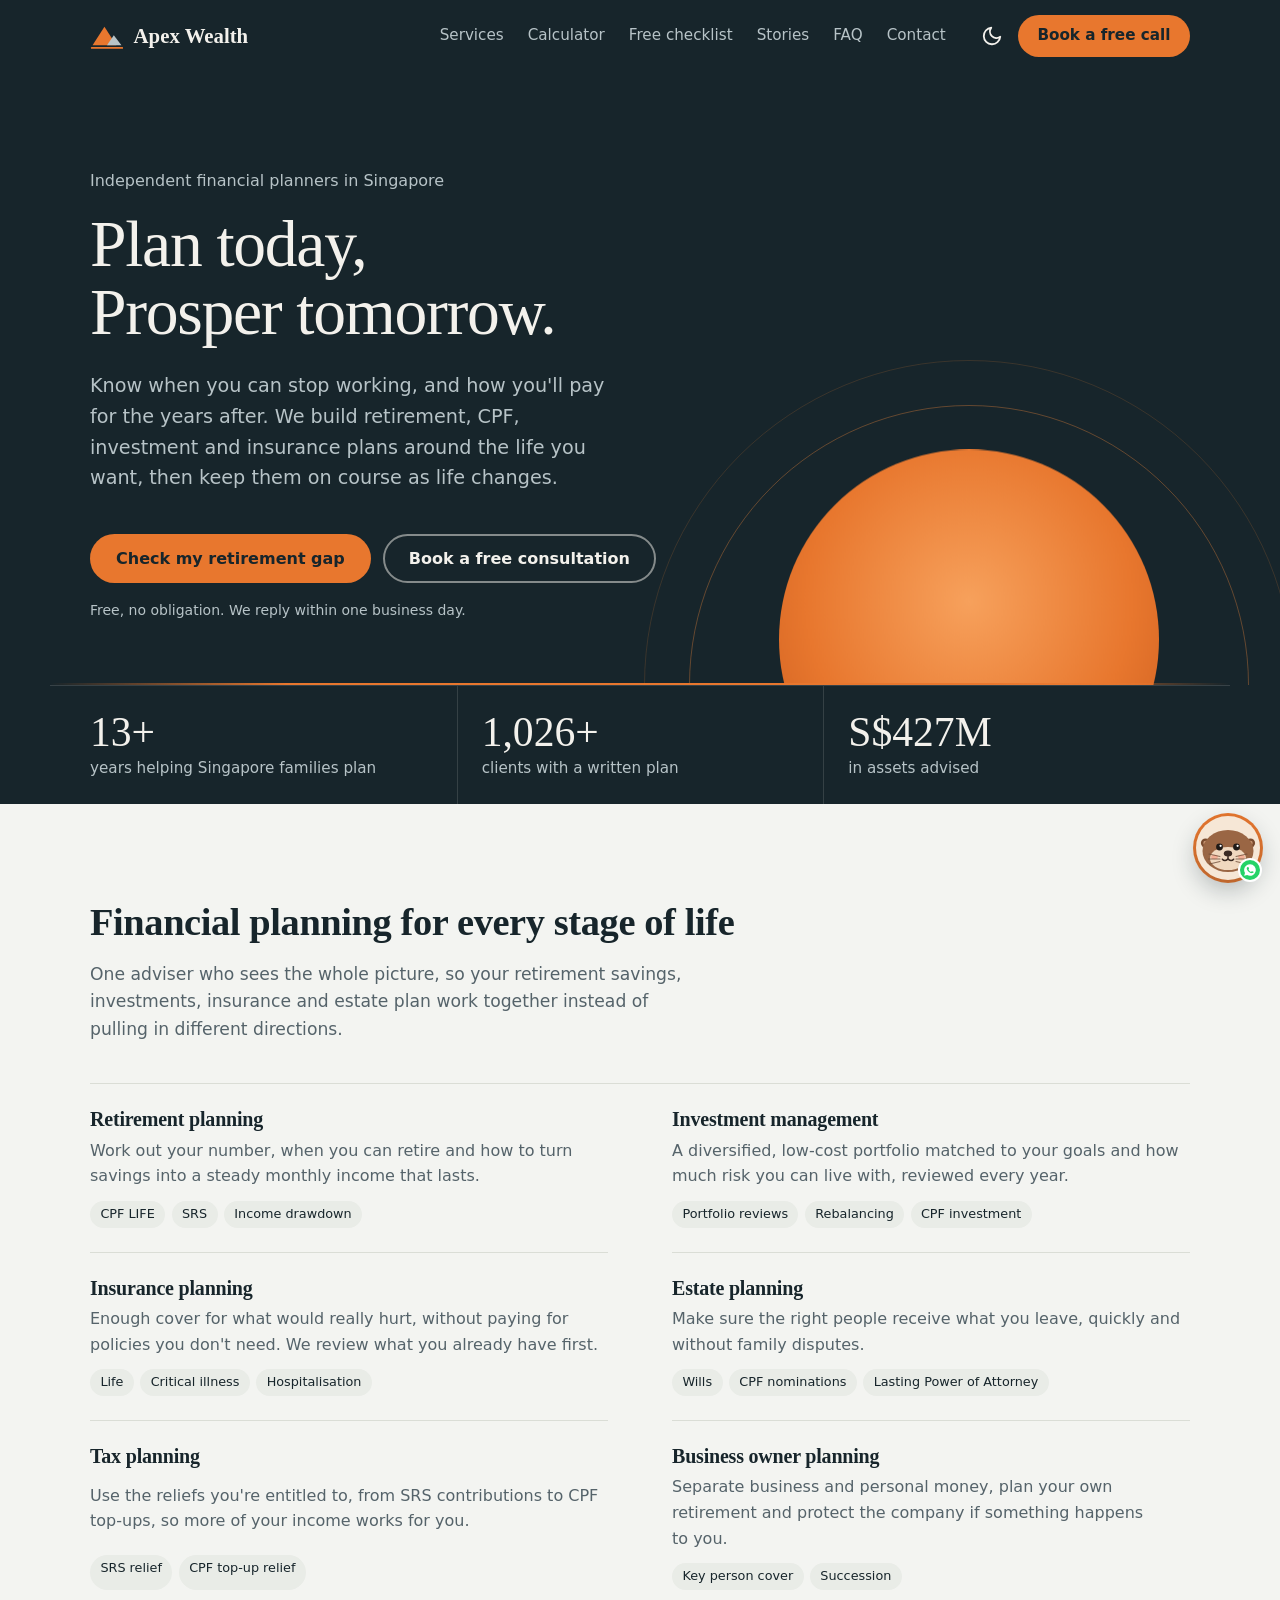
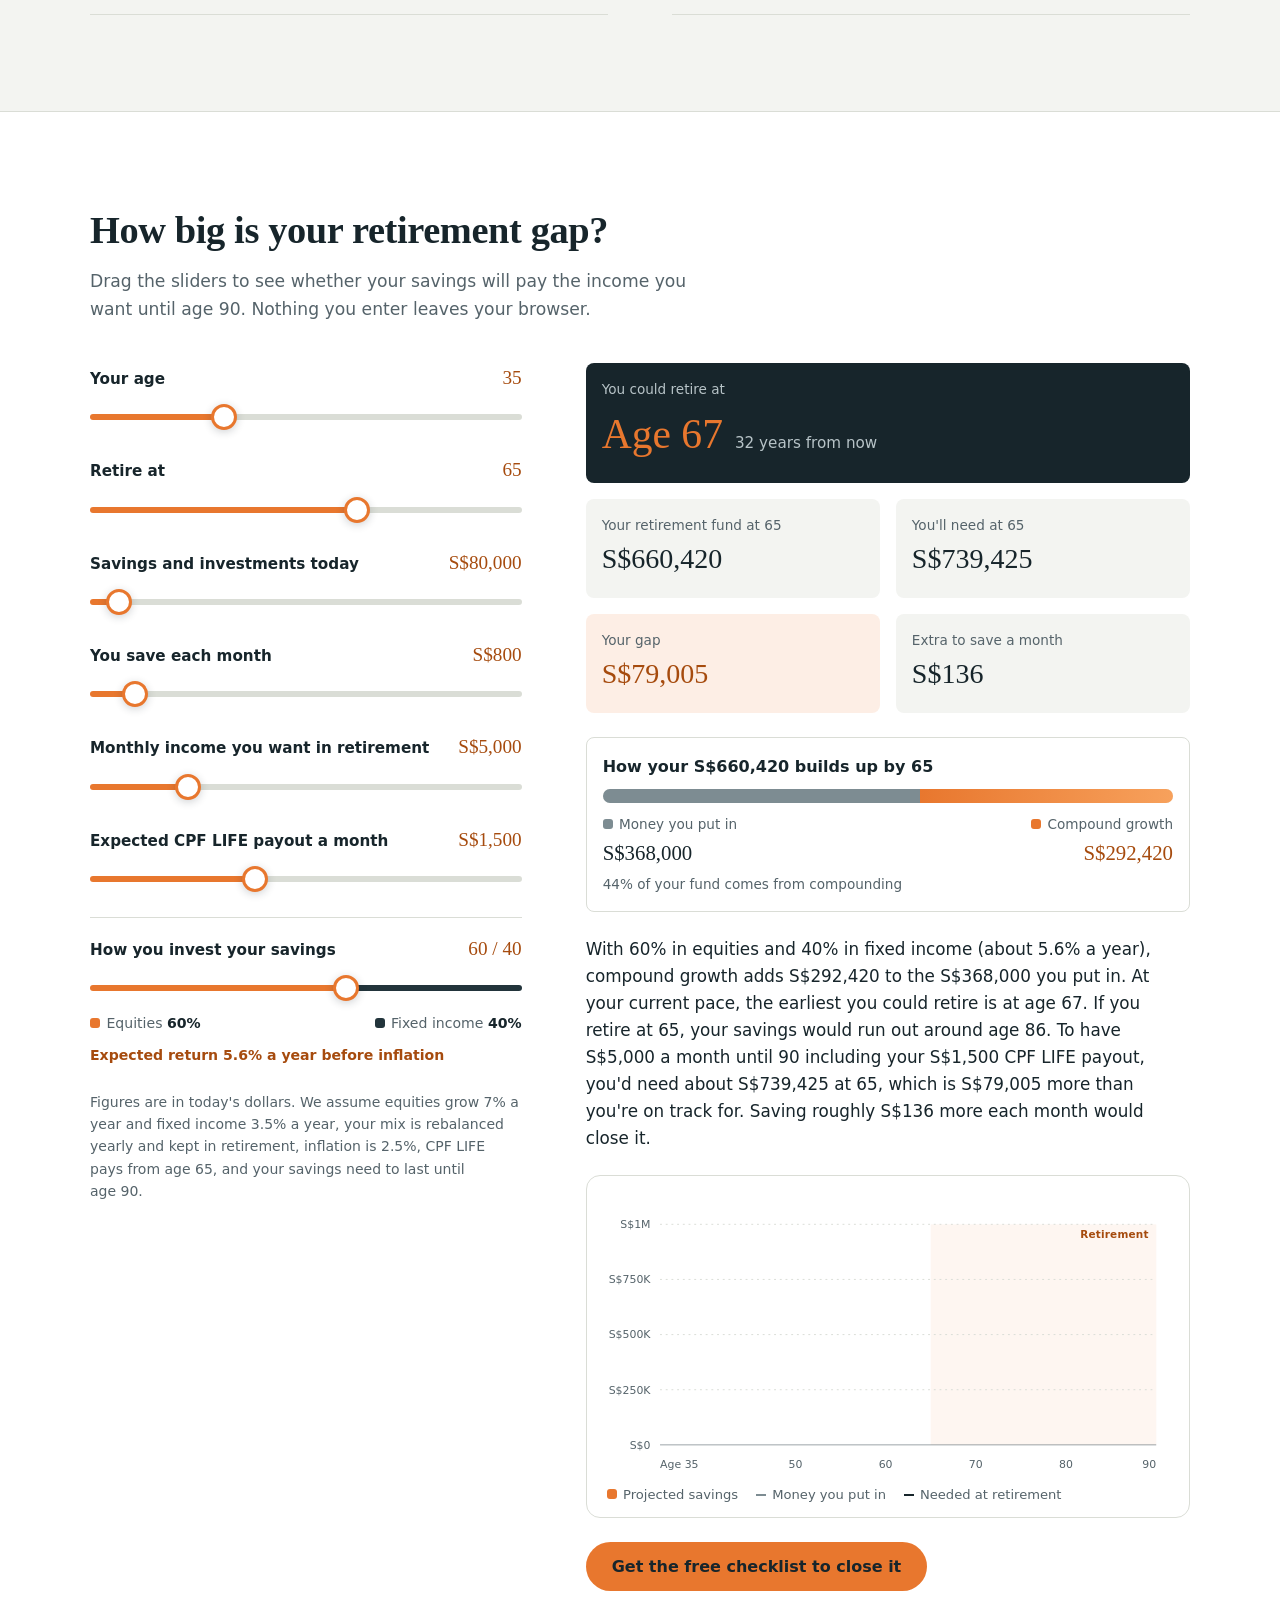
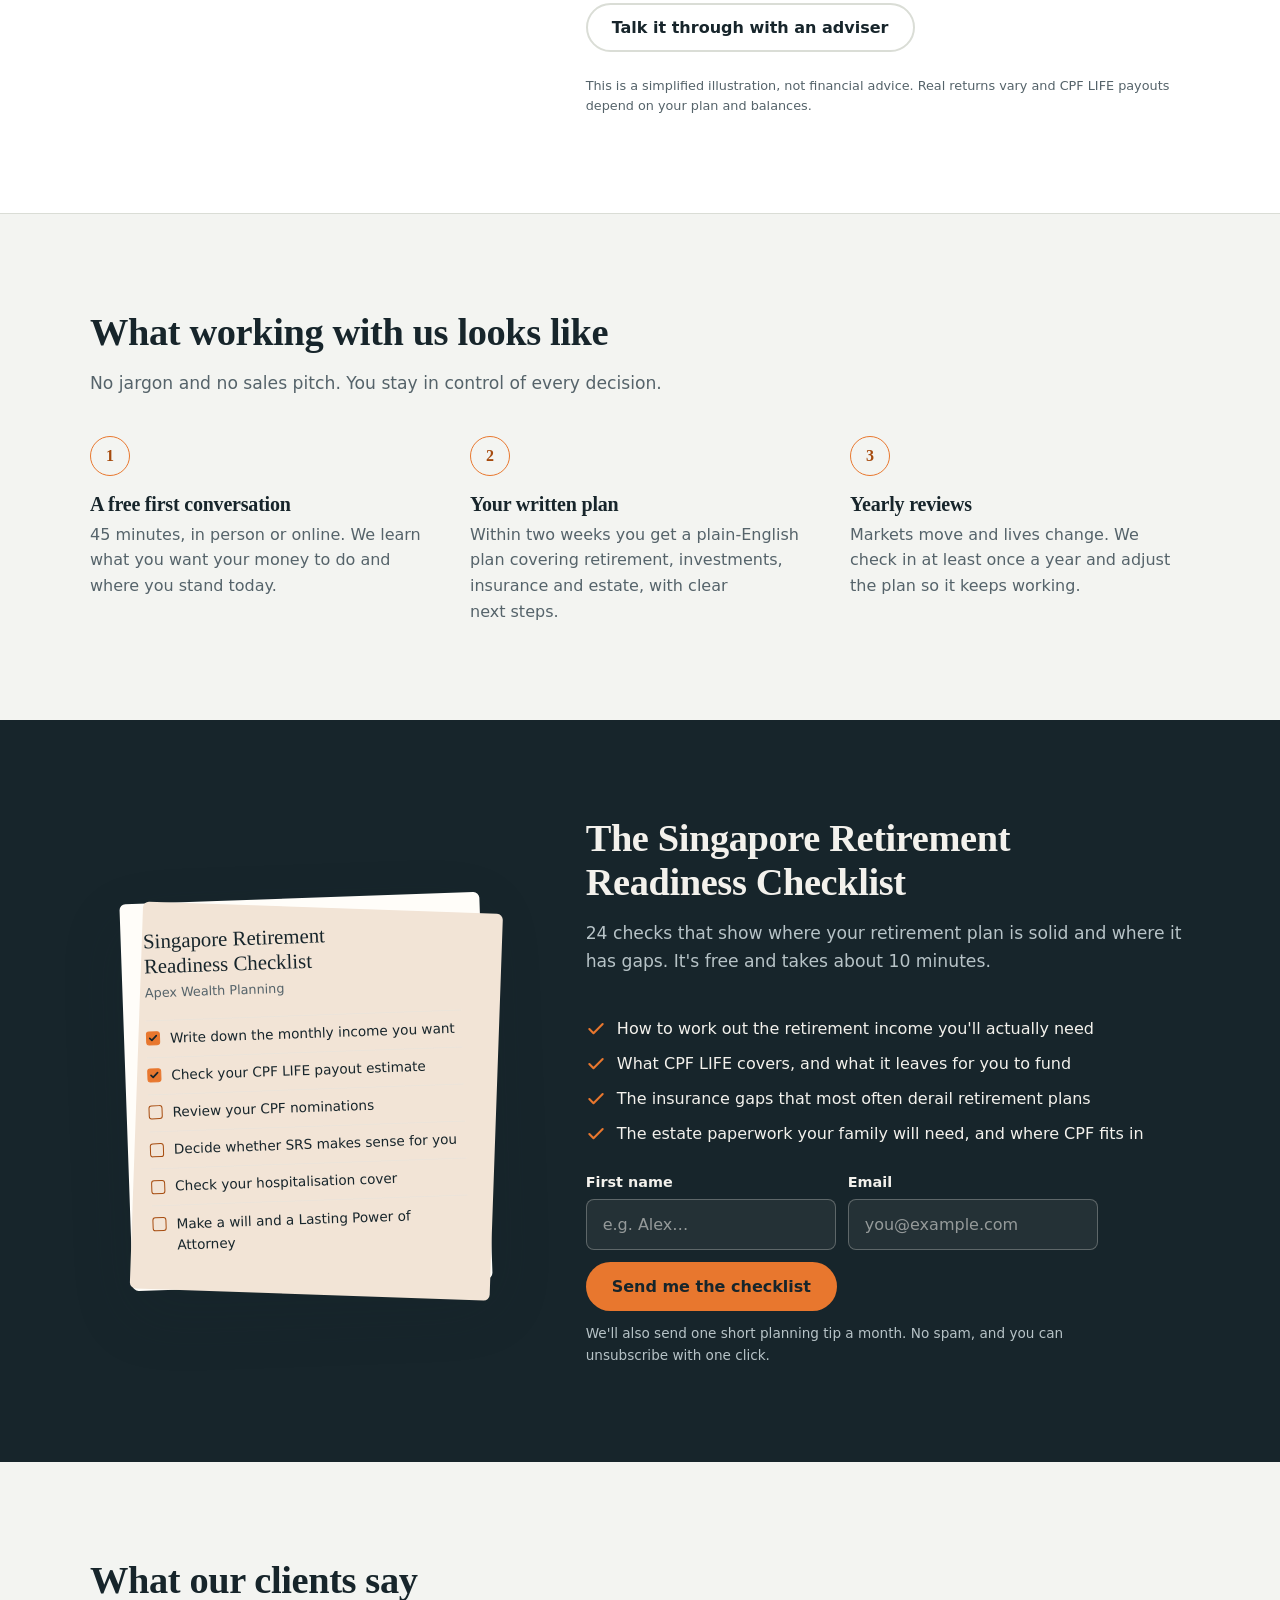
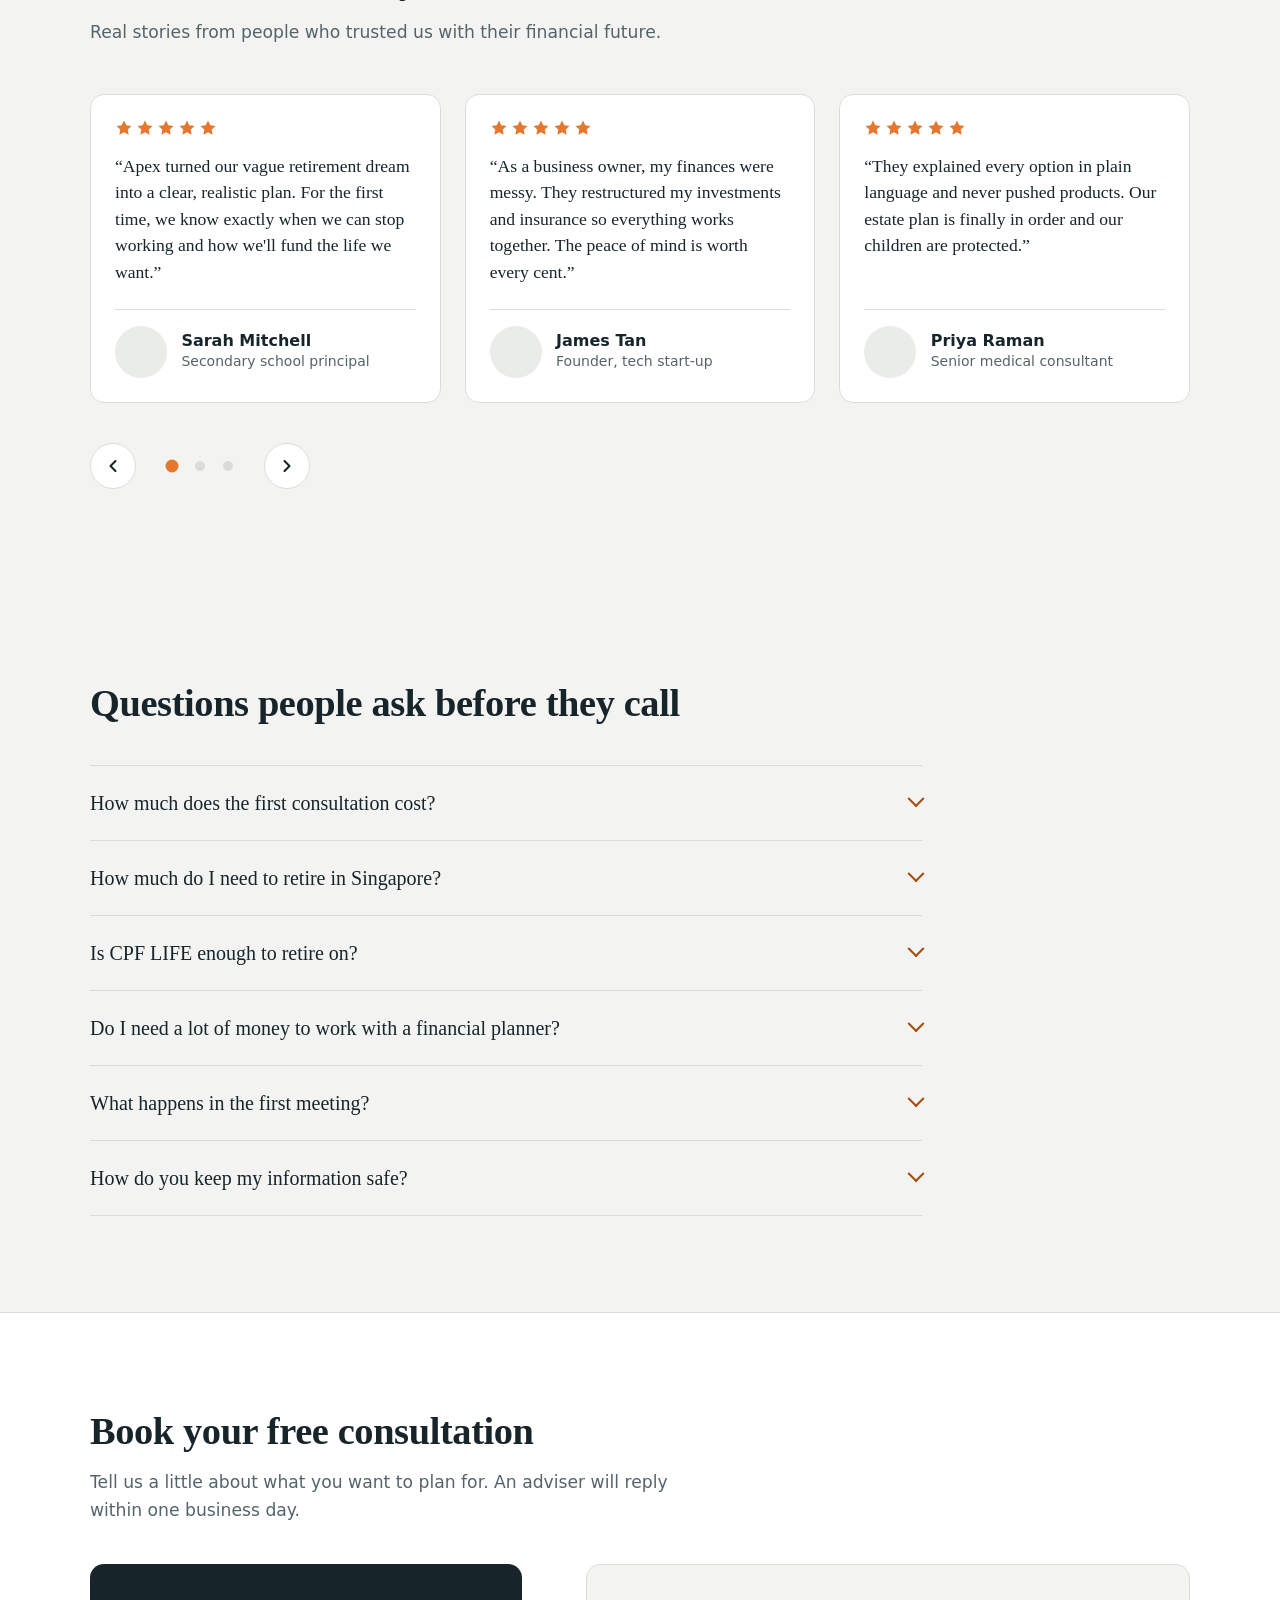
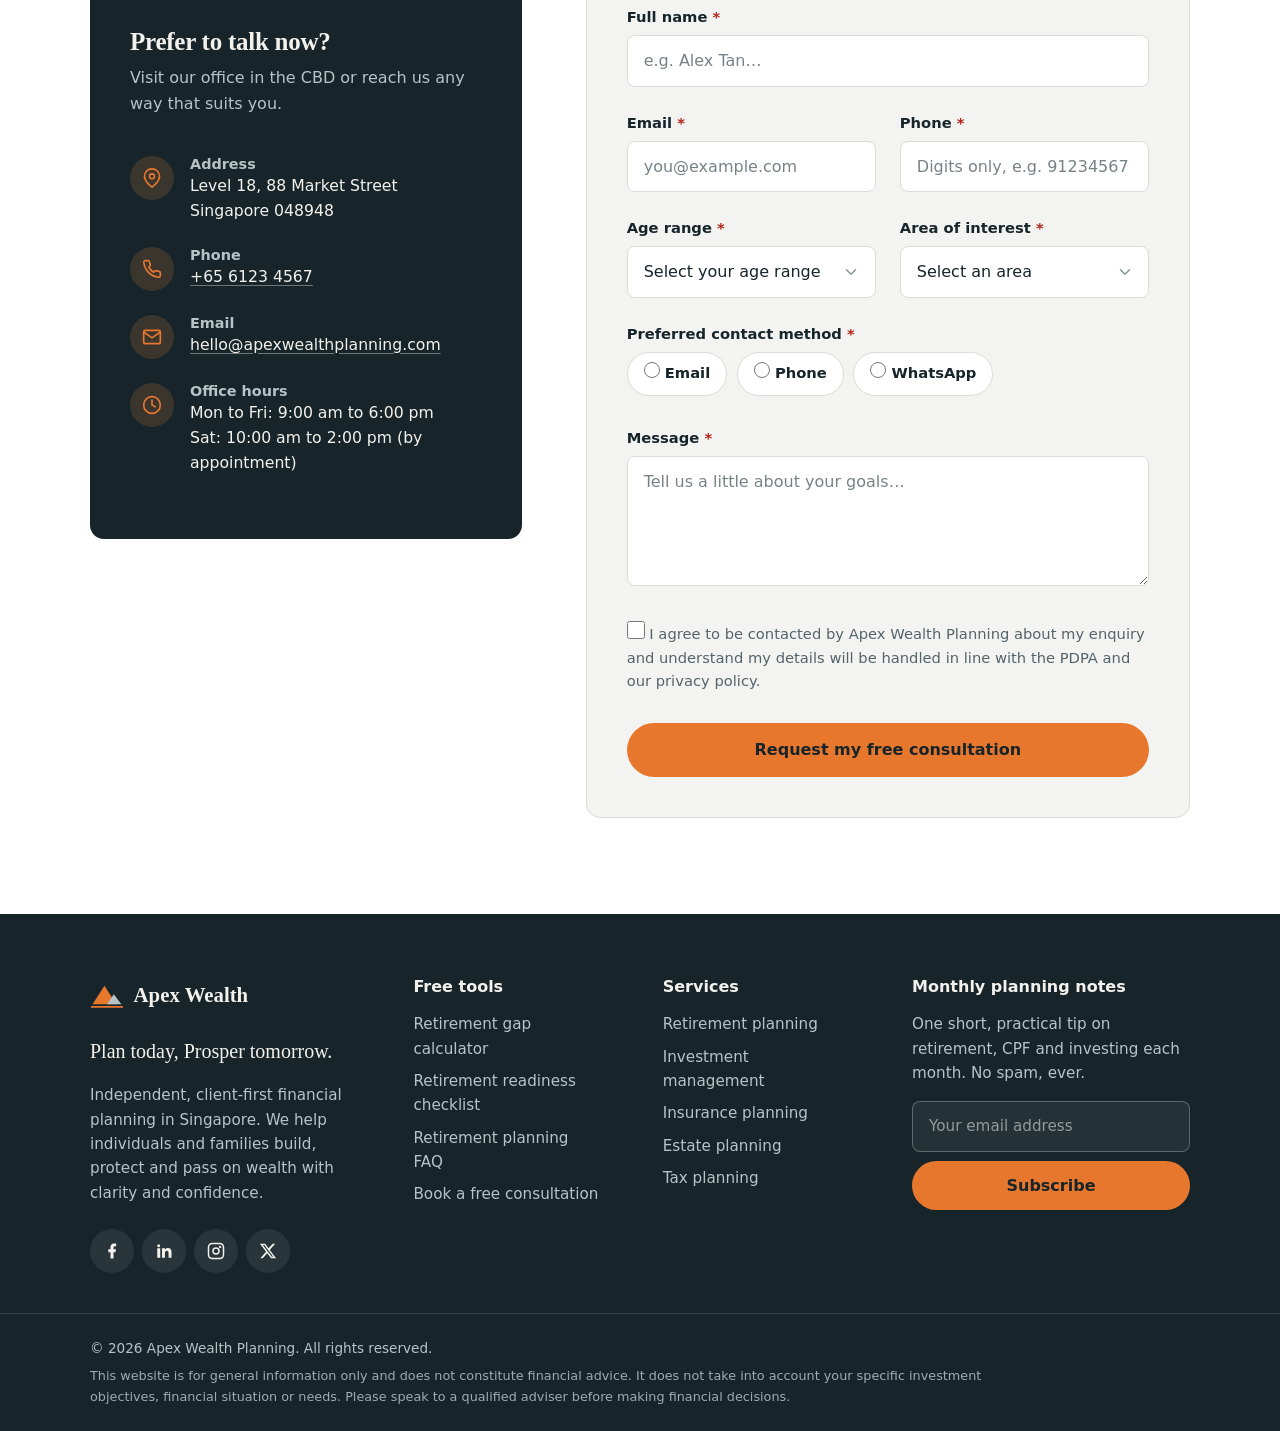
==== commit f65379d2: "Calculator: equity/fixed income allocation and animated chart - Allocation slider blends equity (7%)" ====
--- a/index.html
+++ b/index.html
@@ -353,8 +353,20 @@
               </div>
               <input class="calc-range" id="calcCpf" name="cpf" type="range" min="0" max="4000" step="50" value="1500" data-format="money">
             </div>
+            <div class="calc-field calc-alloc">
+              <div class="calc-field-head">
+                <label for="calcEquity">How you invest your savings</label>
+                <output class="calc-value" for="calcEquity" id="calcEquityValue" aria-hidden="true"></output>
+              </div>
+              <input class="calc-range calc-range-split" id="calcEquity" name="equity" type="range" min="0" max="100" step="5" value="60" data-format="split" aria-describedby="calcReturn">
+              <div class="calc-split-legend" aria-hidden="true">
+                <span><i class="key key-eq"></i>Equities <b id="calcEqPct">60%</b></span>
+                <span><i class="key key-fi"></i>Fixed income <b id="calcFiPct">40%</b></span>
+              </div>
+              <p class="calc-return" id="calcReturn">Expected return 5.6% a year before inflation</p>
+            </div>
             <p class="calc-assumptions" id="calcAssumptions">
-              Figures are in today's dollars. We assume 5% yearly investment growth, 2.5% inflation, CPF LIFE payouts from age 65 and that your savings need to last until age 90.
+              Figures are in today's dollars. We assume equities grow 7% a year and fixed income 3.5% a year, your mix is rebalanced yearly and kept in retirement, inflation is 2.5%, CPF LIFE pays from age 65, and your savings need to last until age 90.
             </p>
             <p class="error-msg calc-field full" id="calcError" aria-live="polite"></p>
           </form>
@@ -383,10 +395,27 @@
               </div>
             </dl>
 
+            <div class="calc-build">
+              <p class="calc-build-title" id="buildTitle">How your fund builds up</p>
+              <div class="calc-build-bar" aria-hidden="true"><span class="seg-in" id="segIn"></span><span class="seg-growth" id="segGrowth"></span></div>
+              <dl class="calc-build-legend">
+                <div><dt><i class="key key-in"></i>Money you put in</dt><dd id="calcPutIn">–</dd></div>
+                <div><dt><i class="key key-eq"></i>Compound growth</dt><dd id="calcGrowth">–</dd></div>
+              </dl>
+              <p class="calc-build-note" id="calcGrowthShare"></p>
+            </div>
+
             <p class="calc-summary" id="calcSummary" aria-live="polite"></p>
 
             <figure class="calc-chart">
-              <svg id="calcChart" viewBox="0 0 600 260" role="img" aria-labelledby="calcSummary"></svg>
+              <svg id="calcChart" viewBox="0 0 600 300" role="img" aria-labelledby="calcSummary" aria-describedby="chartHint" tabindex="0"></svg>
+              <figcaption class="chart-legend">
+                <span><i class="key key-bal"></i>Projected savings</span>
+                <span><i class="key key-putin"></i>Money you put in</span>
+                <span><i class="key key-need"></i>Needed at retirement</span>
+              </figcaption>
+              <p class="visually-hidden" id="chartHint">Use the left and right arrow keys to read your projected savings at each age.</p>
+              <p class="visually-hidden" id="chartReadout" aria-live="polite"></p>
             </figure>
 
             <div class="calc-actions">
--- a/assets/site.css
+++ b/assets/site.css
@@ -37,6 +37,7 @@
   --error: #B42318;
   --success: #1D7A46;
   --chart-grid: #DADDD6;
+  --chart-putin: #7D8C92;
 
   /* Typography */
   --font-display: "Fraunces", Georgia, "Times New Roman", serif;
@@ -87,6 +88,7 @@
   --error: #FF8A7A;
   --success: #5BC98A;
   --chart-grid: #2A393E;
+  --chart-putin: #8FA3A9;
   --shadow-md: 0 12px 32px rgba(0, 0, 0, 0.35);
   --shadow-lg: 0 24px 60px rgba(0, 0, 0, 0.5);
 }
@@ -109,6 +111,7 @@
     --error: #FF8A7A;
     --success: #5BC98A;
     --chart-grid: #2A393E;
+  --chart-putin: #8FA3A9;
     --shadow-md: 0 12px 32px rgba(0, 0, 0, 0.35);
     --shadow-lg: 0 24px 60px rgba(0, 0, 0, 0.5);
   }
@@ -743,16 +746,150 @@
 
 .calc-summary { font-size: 1.05rem; }
 
-.calc-chart svg { width: 100%; height: auto; display: block; overflow: visible; }
-.chart-grid { stroke: var(--chart-grid); stroke-width: 1; }
-.chart-axis-label { fill: var(--muted); font-size: 12px; font-family: var(--font-body); }
+/* Allocation slider: the track shows the equity / fixed income split */
+.calc-alloc { padding-top: var(--space-sm); border-top: 1px solid var(--line); }
+.calc-range-split::-webkit-slider-runnable-track {
+  background: linear-gradient(to right, var(--orange) var(--fill), var(--ink-2) var(--fill));
+}
+.calc-range-split::-moz-range-track { background: var(--ink-2); }
+:root[data-theme="dark"] .calc-range-split::-webkit-slider-runnable-track {
+  background: linear-gradient(to right, var(--orange) var(--fill), #6F8A92 var(--fill));
+}
+@media (prefers-color-scheme: dark) {
+  :root:not([data-theme="light"]) .calc-range-split::-webkit-slider-runnable-track {
+    background: linear-gradient(to right, var(--orange) var(--fill), #6F8A92 var(--fill));
+  }
+}
+.calc-split-legend {
+  display: flex;
+  justify-content: space-between;
+  font-size: 0.88rem;
+  color: var(--muted);
+}
+.calc-split-legend b { color: var(--text); font-variant-numeric: tabular-nums; }
+.calc-return { font-size: 0.88rem; font-weight: 600; color: var(--orange-text); }
+
+/* Colour keys shared by the legends */
+.key {
+  display: inline-block;
+  width: 10px;
+  height: 10px;
+  margin-right: 0.4rem;
+  border-radius: 3px;
+  vertical-align: 0;
+}
+.key-eq, .key-bal { background: var(--orange); }
+.key-fi { background: var(--ink-2); }
+.key-in { background: var(--chart-putin); }
+.key-putin { height: 0; border-top: 2px dashed var(--chart-putin); border-radius: 0; vertical-align: 3px; }
+.key-need { height: 0; border-top: 2px dashed var(--text); border-radius: 0; vertical-align: 3px; }
+:root[data-theme="dark"] .key-fi { background: #6F8A92; }
+@media (prefers-color-scheme: dark) { :root:not([data-theme="light"]) .key-fi { background: #6F8A92; } }
+
+/* Compounding breakdown */
+.calc-build {
+  padding: var(--space-sm);
+  border-radius: var(--radius-sm);
+  border: 1px solid var(--line);
+}
+.calc-build-title { font-weight: 600; margin-bottom: 0.6rem; }
+.calc-build-bar {
+  display: flex;
+  height: 14px;
+  border-radius: var(--radius-pill);
+  overflow: hidden;
+  background: var(--surface-2);
+}
+.calc-build-bar span { flex: 1 1 0; transition: flex-grow 0.5s var(--ease); }
+.seg-in { background: var(--chart-putin); }
+.seg-growth { background: linear-gradient(90deg, var(--orange), #F7A15C); }
+.calc-build-legend {
+  display: flex;
+  flex-wrap: wrap;
+  justify-content: space-between;
+  gap: 0.5rem 1rem;
+  margin-top: 0.7rem;
+}
+.calc-build-legend dt { font-size: 0.85rem; color: var(--muted); }
+.calc-build-legend dd {
+  font-family: var(--font-display);
+  font-size: 1.3rem;
+  font-weight: 500;
+  font-variant-numeric: tabular-nums;
+}
+.calc-build-legend div:last-child { text-align: right; }
+.calc-build-legend div:last-child dd { color: var(--orange-text); }
+.calc-build-note { margin-top: 0.3rem; font-size: 0.85rem; color: var(--muted); }
+
+/* Chart */
+.calc-chart {
+  padding: var(--space-sm) var(--space-sm) 0.75rem;
+  border-radius: var(--radius);
+  background: var(--surface);
+  border: 1px solid var(--line);
+}
+.calc-chart svg { width: 100%; height: auto; display: block; overflow: visible; touch-action: pan-y; cursor: crosshair; }
+.calc-chart svg:focus-visible { outline-offset: 6px; }
+.chart-grid { stroke: var(--chart-grid); stroke-width: 1; stroke-dasharray: 2 4; }
+.chart-baseline { stroke: var(--muted); stroke-width: 1; opacity: 0.6; }
+.chart-axis-label { fill: var(--muted); font-size: 11.5px; font-family: var(--font-body); font-variant-numeric: tabular-nums; }
+.chart-zone { fill: var(--orange-soft); opacity: 0.55; }
+.chart-zone-label { fill: var(--orange-text); font-size: 11px; font-weight: 600; font-family: var(--font-body); letter-spacing: 0.02em; }
+.chart-stop-top { stop-color: var(--orange); stop-opacity: 0.38; }
+.chart-stop-bottom { stop-color: var(--orange); stop-opacity: 0.02; }
+.chart-area { fill: url(#chartFill); }
+.chart-line { stroke: var(--orange); stroke-width: 3; fill: none; stroke-linejoin: round; stroke-linecap: round; }
+.chart-putin { stroke: var(--chart-putin); stroke-width: 2; stroke-dasharray: 6 5; fill: none; }
 .chart-need { stroke: var(--text); stroke-width: 1.5; stroke-dasharray: 5 5; fill: none; }
 .chart-need-label { fill: var(--text); font-size: 12px; font-weight: 600; font-family: var(--font-body); }
-.chart-line { stroke: var(--orange); stroke-width: 3; fill: none; stroke-linejoin: round; }
-.chart-area { fill: var(--orange-soft); }
-.chart-retire { stroke: var(--muted); stroke-width: 1; stroke-dasharray: 2 4; }
 .chart-earliest { stroke: var(--orange-text); stroke-width: 1.5; }
-.chart-earliest-label { fill: var(--orange-text); font-size: 12px; font-weight: 600; font-family: var(--font-body); }
+.chart-pill-earliest { fill: var(--orange-text); }
+.chart-pill { fill: var(--band); }
+.chart-pill-text { fill: #fff; font-size: 11.5px; font-weight: 700; font-family: var(--font-body); }
+.chart-pill-text-dark { fill: var(--on-band); }
+.chart-dot { fill: var(--surface); stroke: var(--orange); stroke-width: 3; }
+.chart-halo { fill: var(--orange); opacity: 0.18; transform-box: fill-box; transform-origin: center; animation: haloPulse 2.4s ease-out infinite; }
+.chart-tip-line { stroke: var(--text); stroke-width: 1; opacity: 0.35; }
+.chart-tip-box { fill: var(--band); }
+.chart-tip-age { fill: var(--on-band-muted); font-size: 11px; font-family: var(--font-body); }
+.chart-tip-value { fill: var(--on-band); font-size: 13px; font-weight: 700; font-family: var(--font-body); font-variant-numeric: tabular-nums; }
+
+@keyframes haloPulse {
+  0% { transform: scale(0.6); opacity: 0.35; }
+  100% { transform: scale(2.2); opacity: 0; }
+}
+
+/* First-view draw-in: line traces left to right, then the fill and markers arrive */
+.calc-chart svg.is-pending .chart-line { stroke-dasharray: 1; stroke-dashoffset: 1; }
+.calc-chart svg.is-pending .chart-area,
+.calc-chart svg.is-pending .chart-putin,
+.calc-chart svg.is-pending .chart-mark { opacity: 0; }
+.calc-chart svg.is-intro .chart-line { stroke-dasharray: 1; animation: chartDraw 1.4s var(--ease) both; }
+.calc-chart svg.is-intro .chart-area { animation: chartFade 0.9s var(--ease) 0.45s both; }
+.calc-chart svg.is-intro .chart-putin { animation: chartFade 0.8s var(--ease) 0.3s both; }
+.calc-chart svg.is-intro .chart-mark { animation: chartPop 0.5s var(--ease) 1.25s both; }
+@keyframes chartDraw { from { stroke-dashoffset: 1; } to { stroke-dashoffset: 0; } }
+@keyframes chartFade { from { opacity: 0; } }
+@keyframes chartPop { from { opacity: 0; transform: translateY(6px); } }
+
+/* Phones: the SVG is scaled down, so its text is drawn larger to stay readable */
+.calc-chart svg.is-compact .chart-axis-label { font-size: 18px; }
+.calc-chart svg.is-compact .chart-need-label,
+.calc-chart svg.is-compact .chart-zone-label { font-size: 18px; }
+.calc-chart svg.is-compact .chart-pill-text { font-size: 18px; }
+.calc-chart svg.is-compact .chart-tip-age { font-size: 17px; }
+.calc-chart svg.is-compact .chart-tip-value { font-size: 20px; }
+.calc-chart svg.is-compact .chart-line { stroke-width: 4.5; }
+
+.chart-legend {
+  display: flex;
+  flex-wrap: wrap;
+  gap: 0.35rem 1.1rem;
+  margin-top: 0.4rem;
+  padding-left: 0.25rem;
+  font-size: 0.82rem;
+  color: var(--muted);
+}
 
 .calc-actions {
   display: flex;
@@ -1902,6 +2039,7 @@
   }
   .js .reveal { opacity: 1; transform: none; }
   .chat-launcher { animation: none; }
+  .chart-halo { animation: none; }
 }
 
 @media print {
